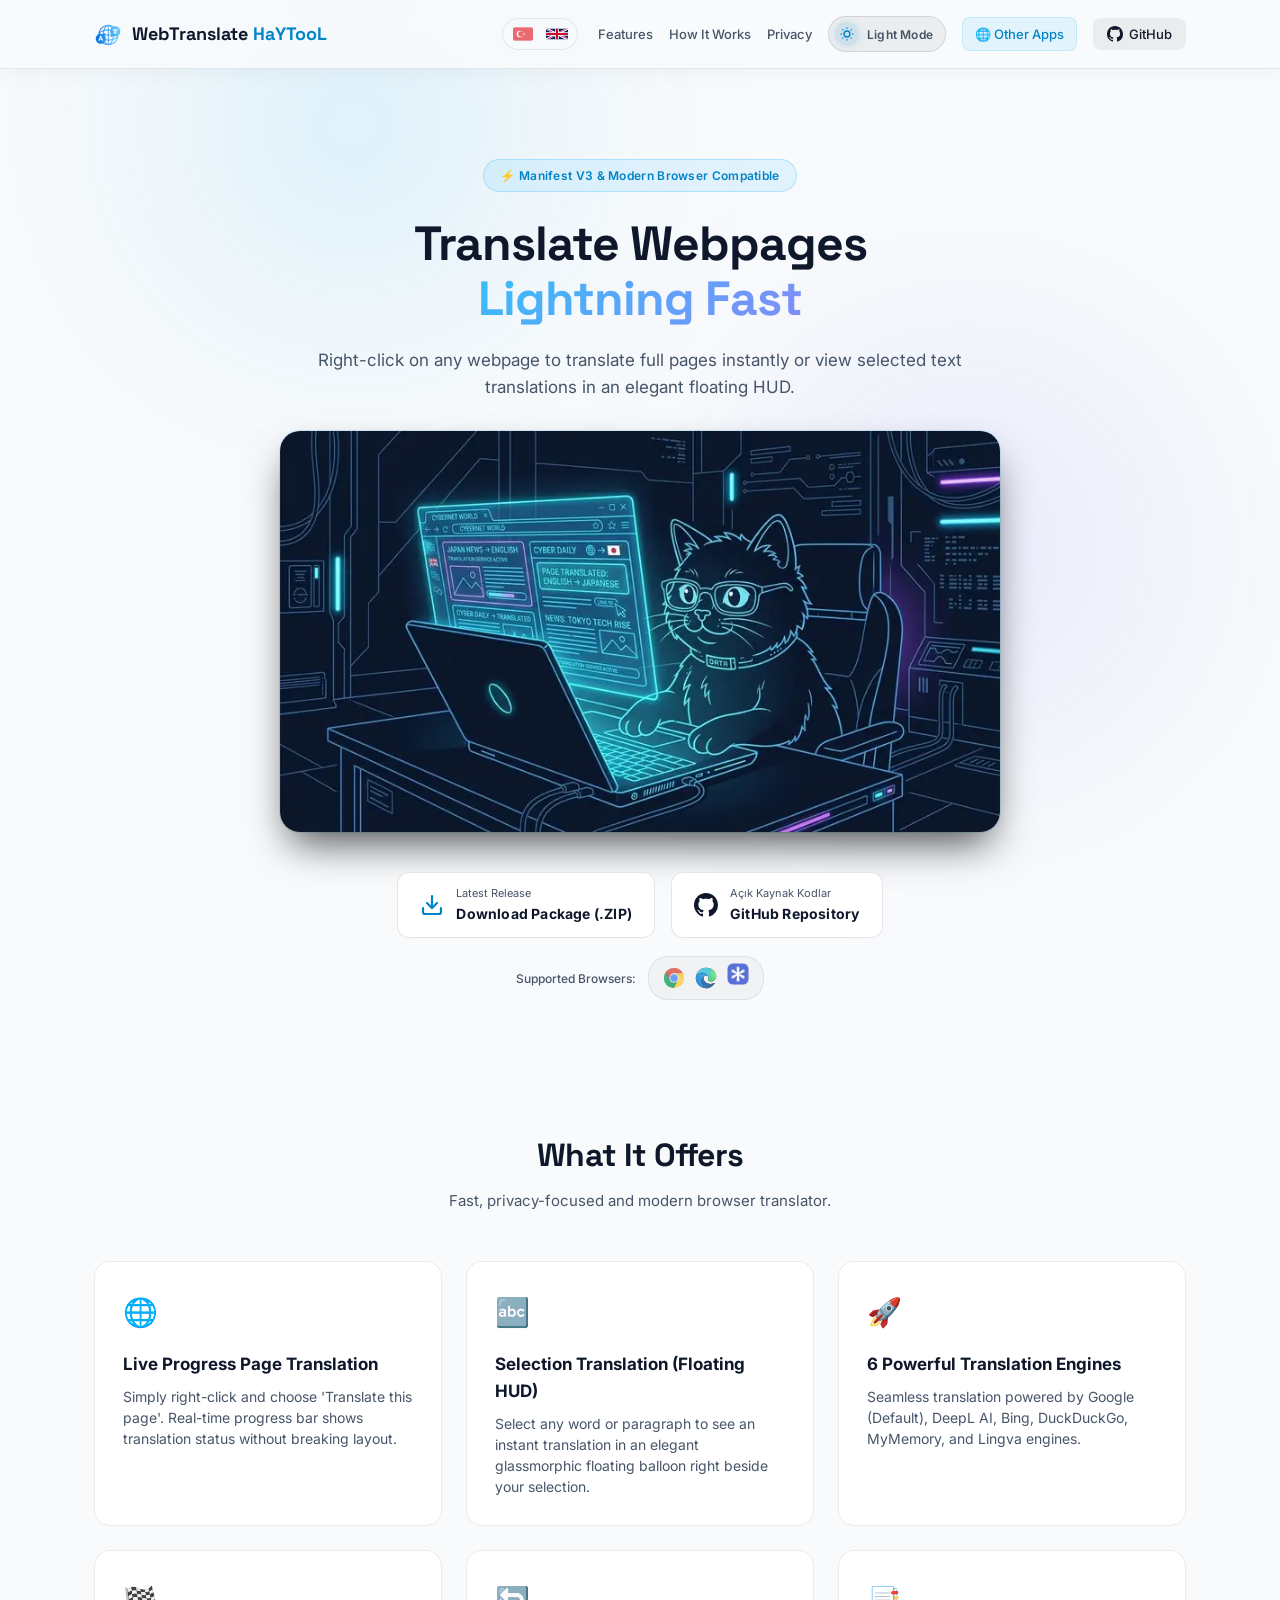
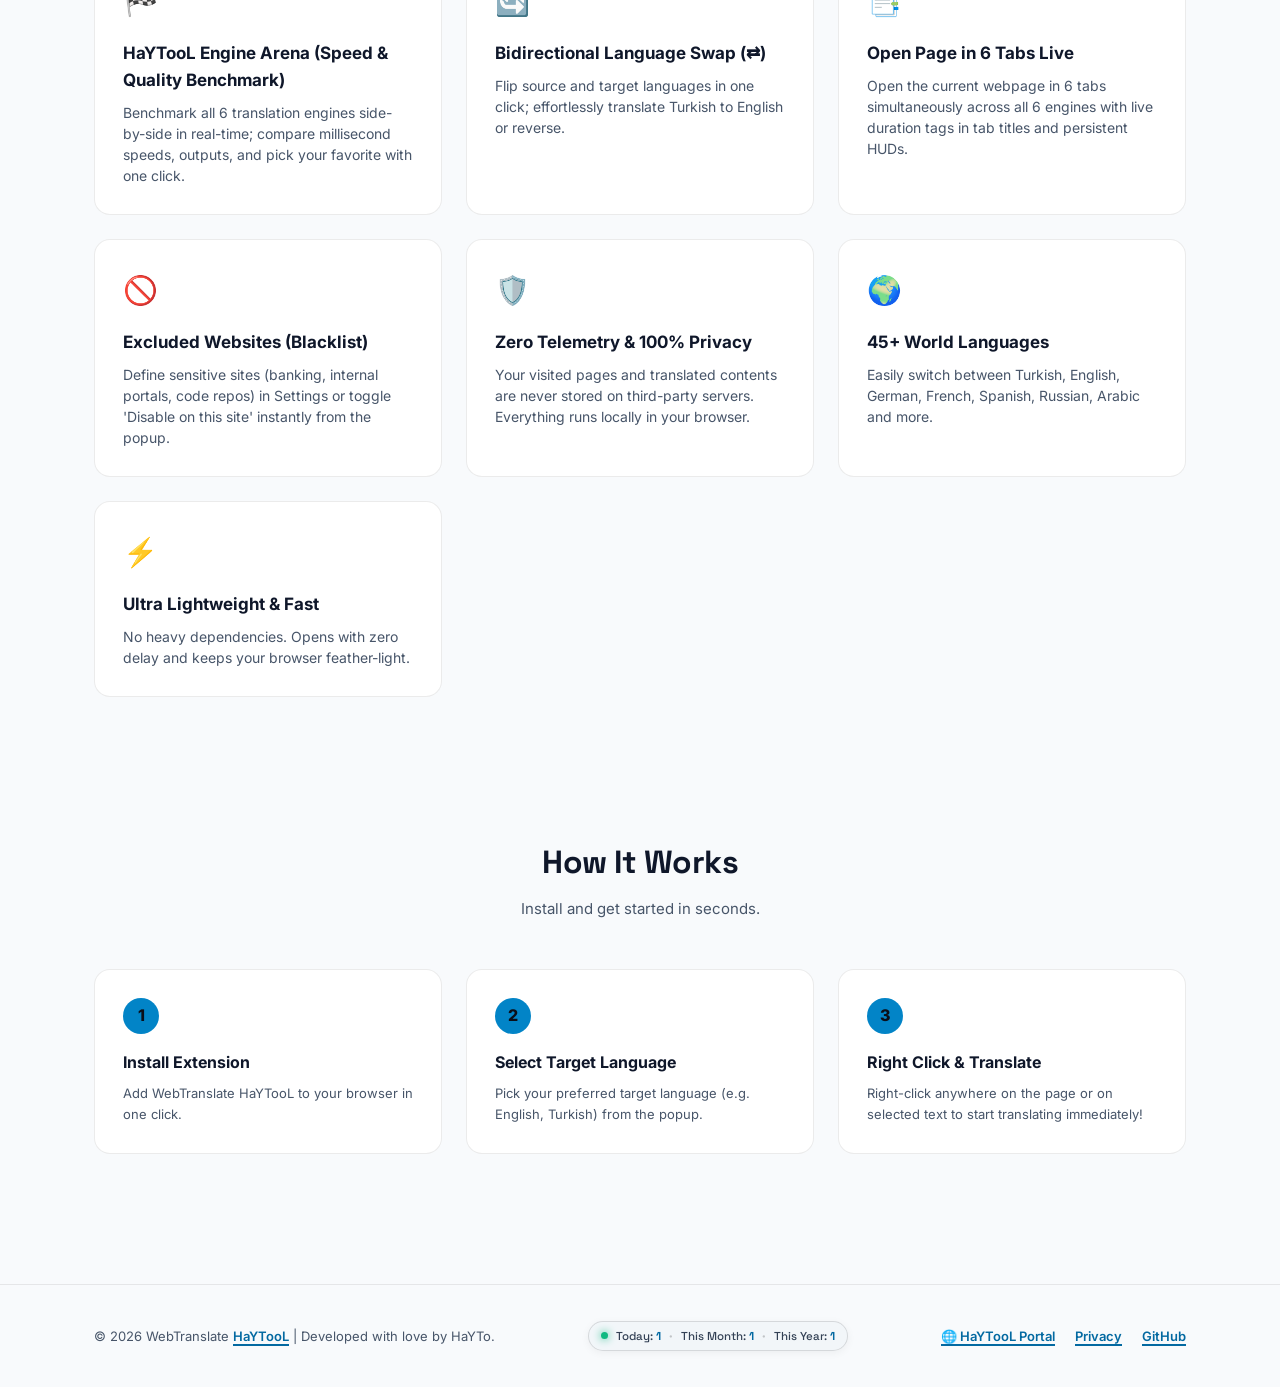
==== index.html @ 19ab4c97 "WebTranslate HaYTooL Website update (2026-10-05 01:56:24)" ====
<!DOCTYPE html>
<html lang="en">
<head>
  <meta charset="UTF-8" />
  <meta name="viewport" content="width=device-width, initial-scale=1.0" />
  <title>WebTranslate HaYTooL | Translate Web Pages & Text at Lightning Speed</title>
  <meta name="description" content="Ultra-lightweight web page and text translator for modern browsers. Translate whole pages seamlessly or selected text instantly with 6 translation engines." />
  <meta name="keywords" content="web translate, web page translator, text translate extension, browser translation extension, chrome translate, deepl extension, google translate addon, helium browser translate" />
  <meta name="author" content="HaYTo" />
  <meta name="publisher" content="HaYTooL" />
  <link rel="canonical" href="https://haytokoraz.github.io/WebTranslate-HaYTooL/" />
  <link rel="sitemap" type="application/xml" title="Sitemap" href="https://haytokoraz.github.io/WebTranslate-HaYTooL/sitemap.xml" />

  <!-- Multi-Language & Regional SEO (Hreflang) -->
  <link rel="alternate" hreflang="tr" href="https://haytokoraz.github.io/WebTranslate-HaYTooL/?lang=tr" />
  <link rel="alternate" hreflang="tr-TR" href="https://haytokoraz.github.io/WebTranslate-HaYTooL/?lang=tr" />
  <link rel="alternate" hreflang="en" href="https://haytokoraz.github.io/WebTranslate-HaYTooL/?lang=en" />
  <link rel="alternate" hreflang="en-US" href="https://haytokoraz.github.io/WebTranslate-HaYTooL/?lang=en" />
  <link rel="alternate" hreflang="en-GB" href="https://haytokoraz.github.io/WebTranslate-HaYTooL/?lang=en" />
  <link rel="alternate" hreflang="x-default" href="https://haytokoraz.github.io/WebTranslate-HaYTooL/" />

  <!-- Open Graph / Facebook -->
  <meta property="og:type" content="website" />
  <meta property="og:site_name" content="WebTranslate HaYTooL" />
  <meta property="og:url" content="https://haytokoraz.github.io/WebTranslate-HaYTooL/" />
  <meta property="og:title" content="WebTranslate HaYTooL | Translate Web Pages at Lightning Speed" />
  <meta property="og:description" content="Ultra-lightweight web page and text translator for modern browsers. Translate whole pages seamlessly or selected text instantly with 6 translation engines." />
  <meta property="og:image" content="https://haytokoraz.github.io/WebTranslate-HaYTooL/icon.png" />
  <meta property="og:image:width" content="512" />
  <meta property="og:image:height" content="512" />
  <meta property="og:image:alt" content="WebTranslate HaYTooL Logo" />
  <meta property="og:locale" content="en_US" />
  <meta property="og:locale:alternate" content="tr_TR" />

  <!-- Twitter Cards -->
  <meta name="twitter:card" content="summary" />
  <meta name="twitter:site" content="@HaYToKoRaZ" />
  <meta name="twitter:creator" content="@HaYToKoRaZ" />
  <meta name="twitter:title" content="WebTranslate HaYTooL | Browser Page & Text Translator" />
  <meta name="twitter:description" content="Ultra-lightweight web page and text translator for modern browsers. Translate whole pages seamlessly or selected text instantly with 6 translation engines." />
  <meta name="twitter:image" content="https://haytokoraz.github.io/WebTranslate-HaYTooL/icon.png" />
  <meta name="twitter:image:alt" content="WebTranslate HaYTooL Logo" />

  <!-- Structured Data / JSON-LD Schema (SoftwareApplication & Organization) -->
  <script type="application/ld+json">
  {
    "@context": "https://schema.org",
    "@graph": [
      {
        "@type": "SoftwareApplication",
        "name": "WebTranslate HaYTooL",
        "operatingSystem": "Windows, macOS, Linux, ChromeOS",
        "applicationCategory": "BrowserExtension",
        "offers": {
          "@type": "Offer",
          "price": "0",
          "priceCurrency": "USD"
        },
        "description": "Web sayfalarını ve seçili metinleri tek tıkla ışık hızında çeviren modern, gizlilik odaklı tarayıcı çevirmeni.",
        "softwareVersion": "3.0.0",
        "author": {
          "@type": "Person",
          "name": "HaYTo",
          "url": "https://github.com/HaYToKoRaZ"
        }
      },
      {
        "@type": "WebSite",
        "url": "https://haytokoraz.github.io/WebTranslate-HaYTooL/",
        "name": "WebTranslate HaYTooL",
        "inLanguage": ["tr", "en"]
      }
    ]
  }
  </script>

  <link rel="icon" type="image/x-icon" href="favicon.ico" />
  <link rel="icon" type="image/png" sizes="32x32" href="favicon.png" />
  <link rel="apple-touch-icon" sizes="180x180" href="apple-touch-icon.png" />
  <link rel="preconnect" href="https://fonts.googleapis.com">
  <link rel="preconnect" href="https://fonts.gstatic.com" crossorigin>
  <link rel="preload" as="style" href="https://fonts.googleapis.com/css2?family=Inter:wght@400;500;600;700;800&family=Space+Grotesk:wght@600;700&display=swap" />
  <link rel="stylesheet" href="https://fonts.googleapis.com/css2?family=Inter:wght@400;500;600;700;800&family=Space+Grotesk:wght@600;700&display=swap" media="print" onload="this.media='all'" />
  <noscript>
    <link rel="stylesheet" href="https://fonts.googleapis.com/css2?family=Inter:wght@400;500;600;700;800&family=Space+Grotesk:wght@600;700&display=swap" />
    <link rel="stylesheet" href="style.css" />
  </noscript>

  <!-- Inlined Critical CSS for 0ms Zero-Latency First Paint -->
  <style>
:root{--bg:#0b0f19;--bg-card:rgba(17,24,39,0.7);--border:rgba(255,255,255,0.08);--text:#f8fafc;--text-muted:#cbd5e1;--link-color:#38bdf8;--stat-lbl-color:#cbd5e1;--accent:#38bdf8;--accent-glow:rgba(56,189,248,0.25);--nav-bg:rgba(11,15,25,0.85)}[data-theme="light"]{--bg:#f8fafc;--bg-card:rgba(255,255,255,0.95);--border:rgba(0,0,0,0.08);--text:#0f172a;--text-muted:#475569;--link-color:#0369a1;--stat-lbl-color:#334155;--accent:#0284c7;--accent-glow:rgba(2,132,199,0.2);--nav-bg:rgba(248,250,252,0.92)}[data-theme="light"] .navbar{background:var(--nav-bg);border-bottom:1px solid rgba(0,0,0,0.08);box-shadow:0 4px 20px rgba(0,0,0,0.04)}[data-theme="light"] .footer-brand-link{color:#0284c7}[data-theme="light"] .logo,[data-theme="light"] .feature-card h3,[data-theme="light"] .step-card h3,[data-theme="light"] .section-title{color:#0f172a}[data-theme="light"] .nav-links a{color:#475569}[data-theme="light"] .nav-links a:hover{color:#0284c7}[data-theme="light"] .store-btn{background:rgba(255,255,255,0.95);border-color:rgba(0,0,0,0.1);color:#0f172a}[data-theme="light"] .store-btn:hover{border-color:#0284c7;box-shadow:0 8px 24px rgba(2,132,199,0.15)}[data-theme="light"] .github-btn{background:rgba(0,0,0,0.06);color:#0f172a !important}[data-theme="light"] .theme-toggle-btn{color:#475569;background:rgba(0,0,0,0.05);border-color:rgba(0,0,0,0.1)}*{box-sizing:border-box;margin:0;padding:0}body{background-color:var(--bg);color:var(--text);font-family:'Inter',-apple-system,BlinkMacSystemFont,Segoe UI,Roboto,sans-serif;line-height:1.6;overflow-x:hidden;position:relative}.container{width:100%;max-width:1140px;margin:0 auto;padding:0 24px}.glow{position:absolute;border-radius:50%;filter:blur(120px);z-index:-1;pointer-events:none}.glow-1{width:450px;height:450px;background:radial-gradient(circle,rgba(14,165,233,0.25),transparent 70%);top:-100px;left:10%}.glow-2{width:500px;height:500px;background:radial-gradient(circle,rgba(99,102,241,0.2),transparent 70%);top:300px;right:5%}.navbar{position:sticky;top:0;z-index:100;background:var(--nav-bg);backdrop-filter:blur(16px);-webkit-backdrop-filter:blur(16px);border-bottom:1px solid var(--border);padding:16px 0;transition:background-color 0.3s ease,border-color 0.3s ease}.nav-content{display:flex;align-items:center;justify-content:space-between}.logo{display:flex;align-items:center;gap:10px;font-family:'Space Grotesk',sans-serif;font-size:18px;font-weight:700;color:#fff;text-decoration:none}.logo-badge{display:flex;align-items:center;justify-content:center}.logo-text span{color:var(--accent)}.nav-right{display:flex;align-items:center;gap:20px}.lang-switcher{display:flex;align-items:center;gap:6px;background:rgba(255,255,255,0.05);padding:4px 6px;border-radius:20px;border:1px solid var(--border)}.lang-btn{background:transparent;border:none;cursor:pointer;padding:4px;border-radius:50%;display:flex;align-items:center;justify-content:center;opacity:0.6;transition:all 0.2s}.lang-btn.active,.lang-btn:hover{opacity:1;transform:scale(1.1)}.flag-svg{width:20px;height:14px;border-radius:2px}.nav-links{display:flex;align-items:center;gap:16px}.nav-links a{color:var(--text-muted);text-decoration:none;font-size:13px;font-weight:500;transition:color 0.2s}.nav-links a:hover{color:#fff}.portal-btn{background:rgba(56,189,248,0.1);color:var(--accent) !important;padding:6px 12px;border-radius:8px;border:1px solid rgba(56,189,248,0.2)}.theme-toggle-pill{display:inline-flex;align-items:center;gap:8px;background:rgba(255,255,255,0.06);border:1px solid var(--border);color:var(--text-muted);padding:5px 12px 5px 6px;border-radius:24px;cursor:pointer;font-family:inherit;font-size:12px;font-weight:600;transition:all 0.25s ease;user-select:none}.theme-toggle-pill:hover{background:rgba(255,255,255,0.12);border-color:rgba(56,189,248,0.4);color:#fff;transform:translateY(-1px)}.theme-icon-wrap{display:flex;align-items:center;justify-content:center;width:24px;height:24px;border-radius:50%;background:rgba(56,189,248,0.15);color:var(--accent);box-shadow:0 0 10px rgba(56,189,248,0.2);transition:all 0.25s ease}.theme-toggle-pill:hover .theme-icon-wrap{transform:rotate(15deg) scale(1.05);background:rgba(56,189,248,0.25)}.theme-label{font-size:12px;letter-spacing:0.2px}[data-theme="light"] .theme-toggle-pill{background:rgba(0,0,0,0.05);border-color:rgba(0,0,0,0.1);color:#475569}[data-theme="light"] .theme-toggle-pill:hover{background:rgba(0,0,0,0.08);border-color:#0284c7;color:#0f172a}[data-theme="light"] .theme-icon-wrap{background:rgba(2,132,199,0.12);color:#0284c7;box-shadow:0 0 8px rgba(2,132,199,0.15)}#sun-icon{display:none}#moon-icon{display:block}[data-theme="light"] #sun-icon{display:block !important}[data-theme="light"] #moon-icon{display:none !important}.github-btn{display:flex;align-items:center;gap:6px;background:rgba(255,255,255,0.08);padding:6px 14px;border-radius:8px;color:#fff !important}.hero{padding:90px 0 60px;text-align:center}.hero-content{display:flex;flex-direction:column;align-items:center}.badge{background:rgba(56,189,248,0.12);color:var(--accent);border:1px solid rgba(56,189,248,0.3);padding:6px 16px;border-radius:20px;font-size:12px;font-weight:600;letter-spacing:0.3px;margin-bottom:24px}.hero-title{font-family:'Space Grotesk',sans-serif;font-size:48px;font-weight:800;line-height:1.15;letter-spacing:-1px;margin-bottom:20px;max-width:800px}.gradient-text{background:linear-gradient(135deg,#38bdf8 0%,#818cf8 100%);-webkit-background-clip:text;-webkit-text-fill-color:transparent}.hero-subtitle{font-size:17px;color:var(--text-muted);max-width:650px;margin-bottom:30px}.cat-showcase-wrap{position:relative;max-width:720px;width:100%;aspect-ratio:800 / 446;margin:0 auto 40px;border-radius:20px;overflow:hidden;box-shadow:0 20px 40px -10px rgba(0,0,0,0.7),0 0 0 1px rgba(56,189,248,0.2);transition:transform 0.3s ease;contain:layout paint}.cat-showcase-wrap:hover{transform:translateY(-4px);box-shadow:0 25px 50px -10px rgba(0,0,0,0.8),0 0 30px rgba(56,189,248,0.3)}.cat-img{width:100%;height:100%;aspect-ratio:800 / 446;display:block;object-fit:cover}.store-buttons{display:flex;flex-wrap:wrap;justify-content:center;gap:16px}.store-btn{display:flex;align-items:center;gap:12px;background:rgba(17,24,39,0.85);border:1px solid rgba(255,255,255,0.12);padding:12px 22px;border-radius:12px;text-decoration:none;color:#fff;transition:all 0.25s ease;backdrop-filter:blur(10px)}.store-btn:hover{transform:translateY(-2px);border-color:var(--accent);box-shadow:0 8px 24px rgba(56,189,248,0.2)}.store-text{display:flex;flex-direction:column;text-align:left}.store-sub{font-size:11px;color:var(--text-muted)}.store-name{font-size:14px;font-weight:700;letter-spacing:0.2px}.supported-browsers-row{display:flex;align-items:center;justify-content:center;gap:12px;margin-top:18px;flex-wrap:wrap}.browsers-label{font-size:12px;color:var(--text-muted);font-weight:500}.browser-badge-list{display:inline-flex;align-items:center;gap:10px;background:rgba(255,255,255,0.04);padding:6px 14px;border-radius:20px;border:1px solid var(--border)}[data-theme="light"] .browser-badge-list{background:rgba(0,0,0,0.03)}.browser-badge-list a{display:inline-flex;align-items:center;justify-content:center;opacity:0.8;transition:all 0.2s ease}.browser-badge-list a:hover{opacity:1;transform:scale(1.15)}.features-section,.how-section{padding:70px 0}.section-title-wrap{text-align:center;margin-bottom:48px}.section-title{font-family:'Space Grotesk',sans-serif;font-size:32px;font-weight:700;letter-spacing:-0.5px;margin-bottom:8px}.section-subtitle{font-size:15px;color:var(--text-muted)}.features-grid{display:grid;grid-template-columns:repeat(auto-fit,minmax(300px,1fr));gap:24px}.feature-card{background:var(--bg-card);backdrop-filter:blur(12px);border:1px solid var(--border);padding:28px;border-radius:16px;transition:all 0.2s}.feature-card:hover{border-color:rgba(56,189,248,0.4);transform:translateY(-3px)}.feature-icon{font-size:28px;margin-bottom:16px}.feature-card h3{font-size:17px;font-weight:700;margin-bottom:8px;color:#fff}.feature-card p{font-size:14px;color:var(--text-muted);line-height:1.5}.steps-grid{display:grid;grid-template-columns:repeat(auto-fit,minmax(280px,1fr));gap:24px}.step-card{background:var(--bg-card);border:1px solid var(--border);padding:28px;border-radius:16px;position:relative}.step-number{width:36px;height:36px;background:var(--accent);color:#0b0f19;font-weight:800;border-radius:50%;display:flex;align-items:center;justify-content:center;margin-bottom:16px}.step-card h3{font-size:16px;font-weight:700;margin-bottom:8px}.step-card p{font-size:13px;color:var(--text-muted)}.footer{border-top:1px solid var(--border);padding:36px 0;margin-top:60px}.footer-content{display:flex;align-items:center;justify-content:space-between;flex-wrap:wrap;gap:16px;font-size:13px;color:var(--text-muted)}.footer-content a{color:var(--link-color);text-decoration:underline;text-underline-offset:3px;text-decoration-thickness:1.5px;font-weight:600;transition:color 0.2s ease,text-decoration-color 0.2s ease}.footer-content a:hover{text-decoration-color:currentColor;opacity:0.85}.footer-brand-link{color:var(--link-color) !important}.footer-links{display:flex;gap:20px}.footer-links a{color:var(--link-color) !important}.retro-stats-pill{display:inline-flex;align-items:center;gap:8px;background:rgba(15,23,42,0.7);border:1px solid rgba(255,255,255,0.1);padding:5px 12px;border-radius:20px;font-family:'Space Grotesk',-apple-system,sans-serif;font-size:11.5px;color:var(--text-muted);box-shadow:0 2px 10px rgba(0,0,0,0.2);transition:all 0.2s ease}[data-theme="light"] .retro-stats-pill{background:rgba(241,245,249,0.9);border-color:rgba(0,0,0,0.12);box-shadow:0 2px 8px rgba(0,0,0,0.05)}.retro-stats-pill:hover{border-color:rgba(56,189,248,0.4);transform:translateY(-1px)}.retro-led-dot{width:7px;height:7px;border-radius:50%;background:#10b981;box-shadow:0 0 8px #10b981;animation:pulseLed 2s infinite ease-in-out}@keyframes pulseLed{0%,100%{opacity:1;transform:scale(1)}50%{opacity:0.4;transform:scale(0.85)}}.stat-lbl{color:var(--stat-lbl-color);font-weight:500}.retro-stat-item strong{color:#38bdf8;font-weight:700;letter-spacing:0.3px}[data-theme="light"] .retro-stat-item strong{color:#0369a1}.stat-sep{color:rgba(255,255,255,0.2);font-size:10px}[data-theme="light"] .stat-sep{color:rgba(0,0,0,0.2)}@media (max-width:768px){.hero-title{font-size:34px}.nav-links{display:none}}button,a,input,select,[role="button"]{outline:none}button:focus-visible,a:focus-visible{outline:2px solid var(--accent) !important;outline-offset:2px !important;box-shadow:0 0 0 4px var(--accent-glow) !important}button,.store-btn,.github-btn,.portal-btn,.theme-toggle-pill,.lang-btn{cursor:pointer;transition:transform 0.2s cubic-bezier(0.16,1,0.3,1),box-shadow 0.2s ease,opacity 0.2s ease,background-color 0.2s ease,border-color 0.2s ease}.store-btn:active,.github-btn:active,.portal-btn:active,.theme-toggle-pill:active{transform:scale(0.98)}@media (prefers-reduced-motion:reduce){*,*::before,*::after{animation-duration:0.01ms !important;animation-iteration-count:1 !important;transition-duration:0.01ms !important;scroll-behavior:auto !important}}
  </style>
</head>
<body>
  <div class="glow glow-1"></div>
  <div class="glow glow-2"></div>

  <!-- Üst Menü / Navbar -->
  <nav class="navbar">
    <div class="container nav-content">
      <div class="logo">
        <span class="logo-badge">
          <picture>
            <source srcset="icon-28.webp 1x, icon-56.webp 2x" type="image/webp">
            <img src="icon.png" alt="Logo" width="28" height="28" style="vertical-align: middle;" />
          </picture>
        </span>
        <span class="logo-text">WebTranslate<span> HaYTooL</span></span>
      </div>

      <div class="nav-right">
        <!-- Dil Değiştirici (TR / EN) -->
        <div class="lang-switcher">
          <button type="button" class="lang-btn active" onclick="setLanguage('tr')" title="Türkçe">
            <svg viewBox="0 0 1200 800" class="flag-svg">
              <rect width="1200" height="800" fill="#E30A17" />
              <circle cx="425" cy="400" r="200" fill="#FFFFFF" />
              <circle cx="475" cy="400" r="160" fill="#E30A17" />
              <polygon fill="#FFFFFF" points="583.33,400 706.87,440.14 659.73,319.86 659.73,480.14 706.87,359.86" />
            </svg>
          </button>
          <button type="button" class="lang-btn" onclick="setLanguage('en')" title="English">
            <svg viewBox="0 0 60 30" class="flag-svg">
              <clipPath id="s1"><path d="M0,0 v30 h60 v-30 z" /></clipPath>
              <clipPath id="t1"><path d="M30,15 h30 v15 z v15 h-30 z h-30 v-15 z v-15 h30 z" /></clipPath>
              <g clip-path="url(#s1)">
                <path d="M0,0 v30 h60 v-30 z" fill="#012169" />
                <path d="M0,0 L60,30 M60,0 L0,30" stroke="#fff" stroke-width="6" />
                <path d="M0,0 L60,30 M60,0 L0,30" clip-path="url(#t1)" stroke="#C8102E" stroke-width="4" />
                <path d="M30,0 v30 M0,15 h60" stroke="#fff" stroke-width="10" />
                <path d="M30,0 v30 M0,15 h60" stroke="#C8102E" stroke-width="6" />
              </g>
            </svg>
          </button>
        </div>

        <div class="nav-links">
          <a href="#features" data-i18n="navFeatures">Özellikler</a>
          <a href="#how" data-i18n="navHow">Nasıl Çalışır?</a>
          <a href="privacy.html" data-i18n="navPrivacy">Gizlilik</a>
          
          <!-- Tema Değiştirici Buton (Koyu / Açık - Açıklayıcı ve Şık) -->
          <button type="button" id="theme-toggle" class="theme-toggle-pill" title="Koyu / Açık Tema Değiştir">
            <span class="theme-icon-wrap">
              <svg id="moon-icon" width="14" height="14" viewBox="0 0 24 24" fill="none" stroke="currentColor" stroke-width="2.5">
                <path d="M21 12.79A9 9 0 1 1 11.21 3 7 7 0 0 0 21 12.79z"></path>
              </svg>
              <svg id="sun-icon" width="14" height="14" viewBox="0 0 24 24" fill="none" stroke="currentColor" stroke-width="2.5" style="display:none;">
                <circle cx="12" cy="12" r="5"></circle>
                <line x1="12" y1="1" x2="12" y2="3"></line>
                <line x1="12" y1="21" x2="12" y2="23"></line>
                <line x1="4.22" y1="4.22" x2="5.64" y2="5.64"></line>
                <line x1="18.36" y1="18.36" x2="19.78" y2="19.78"></line>
                <line x1="1" y1="12" x2="3" y2="12"></line>
                <line x1="21" y1="12" x2="23" y2="12"></line>
                <line x1="4.22" y1="19.78" x2="5.64" y2="18.36"></line>
                <line x1="18.36" y1="5.64" x2="19.78" y2="4.22"></line>
              </svg>
            </span>
            <span id="theme-text" class="theme-label" data-i18n="themeDark">Koyu Tema</span>
          </button>

          <a href="https://haytokoraz.github.io/" target="_blank" rel="nofollow noopener noreferrer" class="portal-btn" data-i18n="navOtherApps" title="HaYTooL Portal">
            🌐 Diğer Uygulamalar
          </a>
          <a href="https://github.com/HaYToKoRaZ/WebTranslate-HaYTooL" target="_blank" rel="nofollow noopener noreferrer" class="github-btn">
            <svg height="16" width="16" viewBox="0 0 16 16" fill="currentColor">
              <path d="M8 0C3.58 0 0 3.58 0 8c0 3.54 2.29 6.53 5.47 7.59.4.07.55-.17.55-.38 0-.19-.01-.82-.01-1.49-2.01.37-2.53-.49-2.69-.94-.09-.23-.48-.94-.82-1.13-.28-.15-.68-.52-.01-.53.63-.01 1.08.58 1.23.82.72 1.21 1.87.87 2.33.66.07-.52.28-.87.51-1.07-1.78-.2-3.64-.89-3.64-3.95 0-.87.31-1.59.82-2.15-.08-.2-.36-1.02.08-2.12 0 0 .67-.21 2.2.82.64-.18 1.32-.27 2-.27.68 0 1.36.09 2 .27 1.53-1.04 2.2-.82 2.2-.82.44 1.1.16 1.92.08 2.12.51.56.82 1.27.82 2.15 0 3.07-1.87 3.75-3.65 3.95.29.25.54.73.54 1.48 0 1.07-.01 1.93-.01 2.2 0 .21.15.46.55.38A8.013 8.013 0 0016 8c0-4.42-3.58-8-8-8z"/>
            </svg>
            GitHub
          </a>
        </div>
      </div>
    </div>
  </nav>

  <!-- Hero Bölümü -->
  <header class="hero">
    <div class="container hero-content">
      <div class="badge" data-i18n="heroBadge">⚡ Manifest V3 & Modern Tarayıcı Uyumlu</div>
      <h1 class="hero-title" data-i18n="heroTitle">
        Web Sayfalarını <br />
        <span class="gradient-text">Işık Hızında</span> Çevirin
      </h1>
      <p class="hero-subtitle" data-i18n="heroSubtitle">
        Tarayıcınızda dilediğiniz sayfada sağ tıklayarak sayfayı tek tıkla çevirin veya seçtiğiniz metinleri zarif bir baloncuk içinde anında görüntüleyin.
      </p>

      <!-- Web Sayfalarını Gezen Akıllı Çizgi-Sanatı Kedi Görsel Vitrini -->
      <div class="cat-showcase-wrap">
        <picture>
          <source type="image/webp" srcset="cat-400.webp 400w, cat.webp 800w" sizes="(max-width: 600px) 364px, 800px">
          <source type="image/jpeg" srcset="cat-400.jpg 400w, cat.jpg 800w" sizes="(max-width: 600px) 364px, 800px">
          <img src="cat.jpg" alt="Web Sitelerini Gezen Çevirmen Kedi - WebTranslate HaYTooL" class="cat-img" width="800" height="446" fetchpriority="high" decoding="async" />
        </picture>
        <div class="cat-glow"></div>
      </div>

      <!-- Tarayıcı Eklenti Butonları (Son Sürüm Releases ve GitHub Bağlantıları) -->
      <div class="store-buttons">
        <a href="https://github.com/HaYToKoRaZ/WebTranslate-HaYTooL/releases/latest" target="_blank" rel="nofollow noopener noreferrer" class="store-btn primary-store-btn" title="GitHub Releases - En Son Sürüm ZIP İndir">
          <svg width="24" height="24" viewBox="0 0 24 24" fill="none" stroke="currentColor" stroke-width="2.2" stroke-linecap="round" stroke-linejoin="round" style="color: var(--accent);">
            <path d="M21 15v4a2 2 0 0 1-2 2H5a2 2 0 0 1-2-2v-4"></path>
            <polyline points="7 10 12 15 17 10"></polyline>
            <line x1="12" y1="15" x2="12" y2="3"></line>
          </svg>
          <div class="store-text">
            <span class="store-sub" data-i18n="storeSubStore">Son Sürüm (Releases)</span>
            <span class="store-name" data-i18n="storeNameStore">Paketi İndir (.ZIP)</span>
          </div>
        </a>

        <a href="https://github.com/HaYToKoRaZ/WebTranslate-HaYTooL" target="_blank" rel="nofollow noopener noreferrer" class="store-btn" title="GitHub Deposu">
          <svg height="24" width="24" viewBox="0 0 16 16" fill="currentColor">
            <path d="M8 0C3.58 0 0 3.58 0 8c0 3.54 2.29 6.53 5.47 7.59.4.07.55-.17.55-.38 0-.19-.01-.82-.01-1.49-2.01.37-2.53-.49-2.69-.94-.09-.23-.48-.94-.82-1.13-.28-.15-.68-.52-.01-.53.63-.01 1.08.58 1.23.82.72 1.21 1.87.87 2.33.66.07-.52.28-.87.51-1.07-1.78-.2-3.64-.89-3.64-3.95 0-.87.31-1.59.82-2.15-.08-.2-.36-1.02.08-2.12 0 0 .67-.21 2.2.82.64-.18 1.32-.27 2-.27.68 0 1.36.09 2 .27 1.53-1.04 2.2-.82 2.2-.82.44 1.1.16 1.92.08 2.12.51.56.82 1.27.82 2.15 0 3.07-1.87 3.75-3.65 3.95.29.25.54.73.54 1.48 0 1.07-.01 1.93-.01 2.2 0 .21.15.46.55.38A8.013 8.013 0 0016 8c0-4.42-3.58-8-8-8z"/>
          </svg>
          <div class="store-text">
            <span class="store-sub">Açık Kaynak Kodlar</span>
            <span class="store-name">GitHub Repository</span>
          </div>
        </a>
      </div>

      <!-- Desteklenen Tarayıcılar Rozet Satırı -->
      <div class="supported-browsers-row">
        <span class="browsers-label" data-i18n="supportedBrowsers">Desteklenen Tarayıcılar:</span>
        <div class="browser-badge-list">
          <a href="https://github.com/HaYToKoRaZ/WebTranslate-HaYTooL/releases/latest" target="_blank" rel="nofollow noopener noreferrer" data-i18n-title="browserChromeTitle" title="Chrome Web Store (Yakında / Releases)">
            <img src="chrome.svg" alt="Chrome" width="22" height="22" />
          </a>
          <a href="https://github.com/HaYToKoRaZ/WebTranslate-HaYTooL/releases/latest" target="_blank" rel="nofollow noopener noreferrer" data-i18n-title="browserEdgeTitle" title="Microsoft Edge Add-ons (Yakında / Releases)">
            <img src="edge.svg" alt="Edge" width="22" height="22" />
          </a>
          <a href="https://github.com/HaYToKoRaZ/WebTranslate-HaYTooL/releases/latest" target="_blank" rel="nofollow noopener noreferrer" data-i18n-title="browserHeliumTitle" title="Helium Browser (Yakında / Releases)">
            <picture>
              <source srcset="helium.webp" type="image/webp">
              <img src="helium.png" alt="Helium" width="22" height="22" loading="lazy" decoding="async" />
            </picture>
          </a>
        </div>
      </div>
    </div>
  </header>

  <!-- Ana İçerik Belirgin İşareti (Semantik Main Landmark) -->
  <main id="main-content">
    <!-- Özellikler Bölümü -->
    <section id="features" class="features-section">
    <div class="container">
      <div class="section-title-wrap">
        <h2 class="section-title" data-i18n="featHeading">Neler Sunuyor?</h2>
        <p class="section-subtitle" data-i18n="featSub">Hızlı, gizlilik odaklı ve modern tarayıcı çevirmeni.</p>
      </div>

      <div class="features-grid">
        <div class="feature-card">
          <div class="feature-icon">🌐</div>
          <h3 data-i18n="feat1Title">Canlı İlerlemeli Sayfa Çevirisi</h3>
          <p data-i18n="feat1Desc">Sağ tıklayıp "Bu Sayfayı Çevir" demeniz yeterli. Canlı yüzde çubuğuyla sayfa düzenini bozmadan anında hedef dilinize çevirir.</p>
        </div>

        <div class="feature-card">
          <div class="feature-icon">🔤</div>
          <h3 data-i18n="feat2Title">Seçili Metin Çevirisi (Floating HUD)</h3>
          <p data-i18n="feat2Desc">Bir kelime veya paragraf seçin; hemen yanında beliren şık cam efektli baloncukta orijinal ve çeviri metnini anında görün.</p>
        </div>

        <div class="feature-card">
          <div class="feature-icon">🚀</div>
          <h3 data-i18n="feat3Title">6 Güçlü Çeviri Motoru</h3>
          <p data-i18n="feat3Desc">Google Translate, DeepL AI, Bing, DuckDuckGo, MyMemory ve Lingva entegrasyonuyla kesintisiz, hızlı ve yüksek kaliteli çeviri sağlar.</p>
        </div>

        <div class="feature-card">
          <div class="feature-icon">🏁</div>
          <h3 data-i18n="feat7Title">HaYTooL Engine Arena (Benchmark)</h3>
          <p data-i18n="feat7Desc">6 çeviri motorunu (Google, DeepL, Bing, DDG, MyMemory, Lingva) aynı anda yarıştırın; milisaniye hızlarını ve çevirilerini canlı karşılaştırın.</p>
        </div>

        <div class="feature-card">
          <div class="feature-icon">🔄</div>
          <h3 data-i18n="feat8Title">Çift Yönlü Dil Değişimi (Swap ⇄)</h3>
          <p data-i18n="feat8Desc">Tek tıkla kaynak ve hedef dilleri yer değiştirin; Türkçe'den İngilizce'ye ya da tersine ışık hızında çeviri yapın.</p>
        </div>

        <div class="feature-card">
          <div class="feature-icon">📑</div>
          <h3 data-i18n="feat9Title">Sayfayı 6 Sekmede Canlı Açma</h3>
          <p data-i18n="feat9Desc">Aktif web sayfasını aynı anda 6 farklı sekmede 6 farklı motorla açıp çevirilerini sekme başlığında ve kalıcı göstergede canlı kıyaslayın.</p>
        </div>

        <div class="feature-card">
          <div class="feature-icon">🚫</div>
          <h3 data-i18n="feat10Title">Hariç Tutulan Siteler (Blacklist)</h3>
          <p data-i18n="feat10Desc">Banka, intranet veya kod sitelerini ayarlardan tek liste halinde hariç tutun veya popup'tan tek tıkla o sitede çeviriyi kapatın.</p>
        </div>

        <div class="feature-card">
          <div class="feature-icon">🛡️</div>
          <h3 data-i18n="feat4Title">Sıfır Telemetri & %100 Gizlilik</h3>
          <p data-i18n="feat4Desc">Ziyaret ettiğiniz siteler veya çevirdiğiniz metinler asla üçüncü taraf sunucularda saklanmaz. Yalnızca tarayıcınızda çalışır.</p>
        </div>

        <div class="feature-card">
          <div class="feature-icon">🌍</div>
          <h3 data-i18n="feat5Title">45+ Dünya Dili Desteği</h3>
          <p data-i18n="feat5Desc">Türkçe, İngilizce, Almanca, Fransızca, İspanyolca, Rusça, Arapça ve daha fazlası arasında tek tıkla geçiş yapın.</p>
        </div>

        <div class="feature-card">
          <div class="feature-icon">⚡</div>
          <h3 data-i18n="feat6Title">Ultra Hafif & Hızlı</h3>
          <p data-i18n="feat6Desc">Ağır kütüphaneler içermez, sıfır gecikmeyle açılır ve tarayıcınızı asla yormaz.</p>
        </div>
      </div>
    </div>
  </section>

  <!-- Nasıl Çalışır -->
  <section id="how" class="how-section">
    <div class="container">
      <div class="section-title-wrap">
        <h2 class="section-title" data-i18n="howHeading">Nasıl Kullanılır?</h2>
        <p class="section-subtitle" data-i18n="howSub">Saniyeler içinde kurun ve kullanmaya başlayın.</p>
      </div>

      <div class="steps-grid">
        <div class="step-card">
          <div class="step-number">1</div>
          <h3 data-i18n="step1Title">Eklentiyi Ekleyin</h3>
          <p data-i18n="step1Desc">WebTranslate HaYTooL'u tarayıcınıza tek tıkla yükleyin.</p>
        </div>
        <div class="step-card">
          <div class="step-number">2</div>
          <h3 data-i18n="step2Title">Hedef Dili Seçin</h3>
          <p data-i18n="step2Desc">Popup menüsünden veya ayarlardan hedef dilinizi (örneğin Türkçe) belirleyin.</p>
        </div>
        <div class="step-card">
          <div class="step-number">3</div>
          <h3 data-i18n="step3Title">Sağ Tıklayın & Çevirin</h3>
          <p data-i18n="step3Desc">Sayfada herhangi bir yere veya seçtiğiniz bir metne sağ tıklayıp çeviriye başlayın!</p>
        </div>
      </div>
    </div>
  </section>
  </main>

  <!-- Footer -->
  <footer class="footer">
    <div class="container footer-content">
      <p data-i18n="footerText">© 2026 WebTranslate <a href="https://github.com/HaYToKoRaZ" target="_blank" rel="nofollow noopener noreferrer" class="footer-brand-link">HaYTooL</a> | HaYTo tarafından sevgiyle geliştirilmiştir.</p>
      
      <!-- Nostaljik Ziyaretçi İstatistik Sayacı -->
      <div class="retro-stats-pill" id="site-visitor-stats" title="Ziyaretçi İstatistikleri">
        <span class="retro-led-dot"></span>
        <span class="retro-stat-item"><span class="stat-lbl" data-i18n="statDaily">Bugün:</span> <strong id="stat-daily-val">1</strong></span>
        <span class="stat-sep">•</span>
        <span class="retro-stat-item"><span class="stat-lbl" data-i18n="statMonthly">Bu Ay:</span> <strong id="stat-monthly-val">1</strong></span>
        <span class="stat-sep">•</span>
        <span class="retro-stat-item"><span class="stat-lbl" data-i18n="statYearly">Bu Yıl:</span> <strong id="stat-yearly-val">1</strong></span>
      </div>

      <div class="footer-links">
        <a href="https://haytokoraz.github.io/" target="_blank" rel="nofollow noopener noreferrer">🌐 HaYTooL Portal</a>
        <a href="privacy.html" data-i18n="navPrivacy">Gizlilik Politikası</a>
        <a href="https://github.com/HaYToKoRaZ/WebTranslate-HaYTooL" target="_blank" rel="nofollow noopener noreferrer">GitHub</a>
      </div>
    </div>
  </footer>

  <script src="main.js" defer></script>
  <script>
  (function() {
    var PULSE_URL = 'https://hayto-telemetry.korazhayto.workers.dev/api/ping';
    var APP_ID = 'web_webtranslate';

    function sendPulse() {
      if (!navigator.onLine) return;
      try {
        var todayStr = new Date().toISOString().slice(0, 10);
        var sid = localStorage.getItem('hayto_site_sid');
        var lastDate = localStorage.getItem('hayto_site_last_date');
        
        var isNew = false;
        if (!sid) {
          sid = 's_' + Math.random().toString(36).substring(2, 15);
          localStorage.setItem('hayto_site_sid', sid);
        }
        if (lastDate !== todayStr) {
          isNew = true;
          localStorage.setItem('hayto_site_last_date', todayStr);
        }

        fetch(PULSE_URL, {
          method: 'POST',
          mode: 'cors',
          headers: { 'Content-Type': 'application/json' },
          body: JSON.stringify({ app: APP_ID, session_id: sid, is_new_session: isNew }),
          keepalive: true
        }).catch(function() {});
      } catch(e) {}
    }

    // Defer ping completely out of the critical rendering path
    if ('requestIdleCallback' in window) {
      window.requestIdleCallback(function() {
        setTimeout(sendPulse, 2500);
      });
    } else {
      window.addEventListener('load', function() {
        setTimeout(sendPulse, 2500);
      });
    }
    setInterval(sendPulse, 3 * 60 * 1000);
  })();
  </script>
</body>
</html>
---- style.css ----
:root {
  --bg: #0b0f19;
  --bg-card: rgba(17, 24, 39, 0.7);
  --border: rgba(255, 255, 255, 0.08);
  --text: #f8fafc;
  --text-muted: #cbd5e1;
  --link-color: #38bdf8;
  --stat-lbl-color: #cbd5e1;
  --accent: #38bdf8;
  --accent-glow: rgba(56, 189, 248, 0.25);
  --nav-bg: rgba(11, 15, 25, 0.85);
}

[data-theme="light"] {
  --bg: #f8fafc;
  --bg-card: rgba(255, 255, 255, 0.95);
  --border: rgba(0, 0, 0, 0.08);
  --text: #0f172a;
  --text-muted: #475569;
  --link-color: #0369a1;
  --stat-lbl-color: #334155;
  --accent: #0284c7;
  --accent-glow: rgba(2, 132, 199, 0.2);
  --nav-bg: rgba(248, 250, 252, 0.92);
}

[data-theme="light"] .navbar {
  background: var(--nav-bg);
  border-bottom: 1px solid rgba(0, 0, 0, 0.08);
  box-shadow: 0 4px 20px rgba(0, 0, 0, 0.04);
}

[data-theme="light"] .footer-brand-link {
  color: #0284c7;
}

[data-theme="light"] .logo,
[data-theme="light"] .feature-card h3,
[data-theme="light"] .step-card h3,
[data-theme="light"] .section-title {
  color: #0f172a;
}

[data-theme="light"] .nav-links a {
  color: #475569;
}

[data-theme="light"] .nav-links a:hover {
  color: #0284c7;
}

[data-theme="light"] .store-btn {
  background: rgba(255, 255, 255, 0.95);
  border-color: rgba(0, 0, 0, 0.1);
  color: #0f172a;
}

[data-theme="light"] .store-btn:hover {
  border-color: #0284c7;
  box-shadow: 0 8px 24px rgba(2, 132, 199, 0.15);
}

[data-theme="light"] .github-btn {
  background: rgba(0, 0, 0, 0.06);
  color: #0f172a !important;
}

[data-theme="light"] .theme-toggle-btn {
  color: #475569;
  background: rgba(0, 0, 0, 0.05);
  border-color: rgba(0, 0, 0, 0.1);
}

* {
  box-sizing: border-box;
  margin: 0;
  padding: 0;
}

body {
  background-color: var(--bg);
  color: var(--text);
  font-family: 'Inter', -apple-system, sans-serif;
  line-height: 1.6;
  overflow-x: hidden;
  position: relative;
}

.container {
  width: 100%;
  max-width: 1140px;
  margin: 0 auto;
  padding: 0 24px;
}

/* Arka Plan Glow Efektleri */
.glow {
  position: absolute;
  border-radius: 50%;
  filter: blur(120px);
  z-index: -1;
  pointer-events: none;
}

.glow-1 {
  width: 450px;
  height: 450px;
  background: radial-gradient(circle, rgba(14, 165, 233, 0.25), transparent 70%);
  top: -100px;
  left: 10%;
}

.glow-2 {
  width: 500px;
  height: 500px;
  background: radial-gradient(circle, rgba(99, 102, 241, 0.2), transparent 70%);
  top: 300px;
  right: 5%;
}

/* Navbar */
.navbar {
  position: sticky;
  top: 0;
  z-index: 100;
  background: var(--nav-bg);
  backdrop-filter: blur(16px);
  -webkit-backdrop-filter: blur(16px);
  border-bottom: 1px solid var(--border);
  padding: 16px 0;
  transition: background-color 0.3s ease, border-color 0.3s ease;
}

.nav-content {
  display: flex;
  align-items: center;
  justify-content: space-between;
}

.logo {
  display: flex;
  align-items: center;
  gap: 10px;
  font-family: 'Space Grotesk', sans-serif;
  font-size: 18px;
  font-weight: 700;
  color: #fff;
  text-decoration: none;
}

.logo-badge {
  display: flex;
  align-items: center;
  justify-content: center;
}

.logo-text span {
  color: var(--accent);
}

.nav-right {
  display: flex;
  align-items: center;
  gap: 20px;
}

.lang-switcher {
  display: flex;
  align-items: center;
  gap: 6px;
  background: rgba(255, 255, 255, 0.05);
  padding: 4px 6px;
  border-radius: 20px;
  border: 1px solid var(--border);
}

.lang-btn {
  background: transparent;
  border: none;
  cursor: pointer;
  padding: 4px;
  border-radius: 50%;
  display: flex;
  align-items: center;
  justify-content: center;
  opacity: 0.6;
  transition: all 0.2s;
}

.lang-btn.active, .lang-btn:hover {
  opacity: 1;
  transform: scale(1.1);
}

.flag-svg {
  width: 20px;
  height: 14px;
  border-radius: 2px;
}

.nav-links {
  display: flex;
  align-items: center;
  gap: 16px;
}

.nav-links a {
  color: var(--text-muted);
  text-decoration: none;
  font-size: 13px;
  font-weight: 500;
  transition: color 0.2s;
}

.nav-links a:hover {
  color: #fff;
}

.portal-btn {
  background: rgba(56, 189, 248, 0.1);
  color: var(--accent) !important;
  padding: 6px 12px;
  border-radius: 8px;
  border: 1px solid rgba(56, 189, 248, 0.2);
}

/* Koyu / Açık Tema Şık Hap Buton */
.theme-toggle-pill {
  display: inline-flex;
  align-items: center;
  gap: 8px;
  background: rgba(255, 255, 255, 0.06);
  border: 1px solid var(--border);
  color: var(--text-muted);
  padding: 5px 12px 5px 6px;
  border-radius: 24px;
  cursor: pointer;
  font-family: inherit;
  font-size: 12px;
  font-weight: 600;
  transition: all 0.25s ease;
  user-select: none;
}

.theme-toggle-pill:hover {
  background: rgba(255, 255, 255, 0.12);
  border-color: rgba(56, 189, 248, 0.4);
  color: #fff;
  transform: translateY(-1px);
}

.theme-icon-wrap {
  display: flex;
  align-items: center;
  justify-content: center;
  width: 24px;
  height: 24px;
  border-radius: 50%;
  background: rgba(56, 189, 248, 0.15);
  color: var(--accent);
  box-shadow: 0 0 10px rgba(56, 189, 248, 0.2);
  transition: all 0.25s ease;
}

.theme-toggle-pill:hover .theme-icon-wrap {
  transform: rotate(15deg) scale(1.05);
  background: rgba(56, 189, 248, 0.25);
}

.theme-label {
  font-size: 12px;
  letter-spacing: 0.2px;
}

[data-theme="light"] .theme-toggle-pill {
  background: rgba(0, 0, 0, 0.05);
  border-color: rgba(0, 0, 0, 0.1);
  color: #475569;
}

[data-theme="light"] .theme-toggle-pill:hover {
  background: rgba(0, 0, 0, 0.08);
  border-color: #0284c7;
  color: #0f172a;
}

[data-theme="light"] .theme-icon-wrap {
  background: rgba(2, 132, 199, 0.12);
  color: #0284c7;
  box-shadow: 0 0 8px rgba(2, 132, 199, 0.15);
}

#sun-icon { display: none; }
#moon-icon { display: block; }
[data-theme="light"] #sun-icon { display: block !important; }
[data-theme="light"] #moon-icon { display: none !important; }


.github-btn {
  display: flex;
  align-items: center;
  gap: 6px;
  background: rgba(255, 255, 255, 0.08);
  padding: 6px 14px;
  border-radius: 8px;
  color: #fff !important;
}

/* Hero Section */
.hero {
  padding: 90px 0 60px;
  text-align: center;
}

.hero-content {
  display: flex;
  flex-direction: column;
  align-items: center;
}

.badge {
  background: rgba(56, 189, 248, 0.12);
  color: var(--accent);
  border: 1px solid rgba(56, 189, 248, 0.3);
  padding: 6px 16px;
  border-radius: 20px;
  font-size: 12px;
  font-weight: 600;
  letter-spacing: 0.3px;
  margin-bottom: 24px;
}

.hero-title {
  font-family: 'Space Grotesk', sans-serif;
  font-size: 48px;
  font-weight: 800;
  line-height: 1.15;
  letter-spacing: -1px;
  margin-bottom: 20px;
  max-width: 800px;
}

.gradient-text {
  background: linear-gradient(135deg, #38bdf8 0%, #818cf8 100%);
  -webkit-background-clip: text;
  -webkit-text-fill-color: transparent;
}

.hero-subtitle {
  font-size: 17px;
  color: var(--text-muted);
  max-width: 650px;
  margin-bottom: 30px;
}

/* Kedi Görsel Vitrini */
.cat-showcase-wrap {
  position: relative;
  max-width: 720px;
  width: 100%;
  aspect-ratio: 800 / 446;
  margin: 0 auto 40px;
  border-radius: 20px;
  overflow: hidden;
  box-shadow: 0 20px 40px -10px rgba(0, 0, 0, 0.7), 0 0 0 1px rgba(56, 189, 248, 0.2);
  transition: transform 0.3s ease;
  contain: layout paint;
}

.cat-showcase-wrap:hover {
  transform: translateY(-4px);
  box-shadow: 0 25px 50px -10px rgba(0, 0, 0, 0.8), 0 0 30px rgba(56, 189, 248, 0.3);
}

.cat-img {
  width: 100%;
  height: 100%;
  aspect-ratio: 800 / 446;
  display: block;
  object-fit: cover;
}

/* Store Buttons */
.store-buttons {
  display: flex;
  flex-wrap: wrap;
  justify-content: center;
  gap: 16px;
}

.store-btn {
  display: flex;
  align-items: center;
  gap: 12px;
  background: rgba(17, 24, 39, 0.85);
  border: 1px solid rgba(255, 255, 255, 0.12);
  padding: 12px 22px;
  border-radius: 12px;
  text-decoration: none;
  color: #fff;
  transition: all 0.25s ease;
  backdrop-filter: blur(10px);
}

.store-btn:hover {
  transform: translateY(-2px);
  border-color: var(--accent);
  box-shadow: 0 8px 24px rgba(56, 189, 248, 0.2);
}

.store-text {
  display: flex;
  flex-direction: column;
  text-align: left;
}

.store-sub {
  font-size: 11px;
  color: var(--text-muted);
}

.store-name {
  font-size: 14px;
  font-weight: 700;
  letter-spacing: 0.2px;
}

/* Desteklenen Tarayıcılar Satırı */
.supported-browsers-row {
  display: flex;
  align-items: center;
  justify-content: center;
  gap: 12px;
  margin-top: 18px;
  flex-wrap: wrap;
}

.browsers-label {
  font-size: 12px;
  color: var(--text-muted);
  font-weight: 500;
}

.browser-badge-list {
  display: inline-flex;
  align-items: center;
  gap: 10px;
  background: rgba(255, 255, 255, 0.04);
  padding: 6px 14px;
  border-radius: 20px;
  border: 1px solid var(--border);
}

[data-theme="light"] .browser-badge-list {
  background: rgba(0, 0, 0, 0.03);
}

.browser-badge-list a {
  display: inline-flex;
  align-items: center;
  justify-content: center;
  opacity: 0.8;
  transition: all 0.2s ease;
}

.browser-badge-list a:hover {
  opacity: 1;
  transform: scale(1.15);
}

/* Features */
.features-section, .how-section {
  padding: 70px 0;
}

.section-title-wrap {
  text-align: center;
  margin-bottom: 48px;
}

.section-title {
  font-family: 'Space Grotesk', sans-serif;
  font-size: 32px;
  font-weight: 700;
  letter-spacing: -0.5px;
  margin-bottom: 8px;
}

.section-subtitle {
  font-size: 15px;
  color: var(--text-muted);
}

.features-grid {
  display: grid;
  grid-template-columns: repeat(auto-fit, minmax(300px, 1fr));
  gap: 24px;
}

.feature-card {
  background: var(--bg-card);
  backdrop-filter: blur(12px);
  border: 1px solid var(--border);
  padding: 28px;
  border-radius: 16px;
  transition: all 0.2s;
}

.feature-card:hover {
  border-color: rgba(56, 189, 248, 0.4);
  transform: translateY(-3px);
}

.feature-icon {
  font-size: 28px;
  margin-bottom: 16px;
}

.feature-card h3 {
  font-size: 17px;
  font-weight: 700;
  margin-bottom: 8px;
  color: #fff;
}

.feature-card p {
  font-size: 14px;
  color: var(--text-muted);
  line-height: 1.5;
}

/* Steps */
.steps-grid {
  display: grid;
  grid-template-columns: repeat(auto-fit, minmax(280px, 1fr));
  gap: 24px;
}

.step-card {
  background: var(--bg-card);
  border: 1px solid var(--border);
  padding: 28px;
  border-radius: 16px;
  position: relative;
}

.step-number {
  width: 36px;
  height: 36px;
  background: var(--accent);
  color: #0b0f19;
  font-weight: 800;
  border-radius: 50%;
  display: flex;
  align-items: center;
  justify-content: center;
  margin-bottom: 16px;
}

.step-card h3 {
  font-size: 16px;
  font-weight: 700;
  margin-bottom: 8px;
}

.step-card p {
  font-size: 13px;
  color: var(--text-muted);
}

/* Footer */
.footer {
  border-top: 1px solid var(--border);
  padding: 36px 0;
  margin-top: 60px;
}

.footer-content {
  display: flex;
  align-items: center;
  justify-content: space-between;
  flex-wrap: wrap;
  gap: 16px;
  font-size: 13px;
  color: var(--text-muted);
}

.footer-content a {
  color: var(--link-color);
  text-decoration: underline;
  text-underline-offset: 3px;
  text-decoration-thickness: 1.5px;
  font-weight: 600;
  transition: color 0.2s ease, text-decoration-color 0.2s ease;
}

.footer-content a:hover {
  text-decoration-color: currentColor;
  opacity: 0.85;
}

.footer-brand-link {
  color: var(--link-color) !important;
}

.footer-links {
  display: flex;
  gap: 20px;
}

.footer-links a {
  color: var(--link-color) !important;
}

/* Nostaljik Sayaç Hapı (Retro Stats Pill) */
.retro-stats-pill {
  display: inline-flex;
  align-items: center;
  gap: 8px;
  background: rgba(15, 23, 42, 0.7);
  border: 1px solid rgba(255, 255, 255, 0.1);
  padding: 5px 12px;
  border-radius: 20px;
  font-family: 'Space Grotesk', -apple-system, sans-serif;
  font-size: 11.5px;
  color: var(--text-muted);
  box-shadow: 0 2px 10px rgba(0, 0, 0, 0.2);
  transition: all 0.2s ease;
}

[data-theme="light"] .retro-stats-pill {
  background: rgba(241, 245, 249, 0.9);
  border-color: rgba(0, 0, 0, 0.12);
  box-shadow: 0 2px 8px rgba(0, 0, 0, 0.05);
}

.retro-stats-pill:hover {
  border-color: rgba(56, 189, 248, 0.4);
  transform: translateY(-1px);
}

.retro-led-dot {
  width: 7px;
  height: 7px;
  border-radius: 50%;
  background: #10b981;
  box-shadow: 0 0 8px #10b981;
  animation: pulseLed 2s infinite ease-in-out;
}

@keyframes pulseLed {
  0%, 100% { opacity: 1; transform: scale(1); }
  50% { opacity: 0.4; transform: scale(0.85); }
}

.stat-lbl {
  color: var(--stat-lbl-color);
  font-weight: 500;
}

.retro-stat-item strong {
  color: #38bdf8;
  font-weight: 700;
  letter-spacing: 0.3px;
}

[data-theme="light"] .retro-stat-item strong {
  color: #0369a1;
}

.stat-sep {
  color: rgba(255, 255, 255, 0.2);
  font-size: 10px;
}

[data-theme="light"] .stat-sep {
  color: rgba(0, 0, 0, 0.2);
}

@media (max-width: 768px) {
  .hero-title {
    font-size: 34px;
  }
  .nav-links {
    display: none;
  }
}

/* UI/UX Pro Max & SEO Core Web Vitals (a11y & Interactions) */
button,
a,
input,
select,
[role="button"] {
  outline: none;
}

button:focus-visible,
a:focus-visible {
  outline: 2px solid var(--accent) !important;
  outline-offset: 2px !important;
  box-shadow: 0 0 0 4px var(--accent-glow) !important;
}

button,
.store-btn,
.github-btn,
.portal-btn,
.theme-toggle-pill,
.lang-btn {
  cursor: pointer;
  transition: transform 0.2s cubic-bezier(0.16, 1, 0.3, 1), box-shadow 0.2s ease, opacity 0.2s ease, background-color 0.2s ease, border-color 0.2s ease;
}

.store-btn:active,
.github-btn:active,
.portal-btn:active,
.theme-toggle-pill:active {
  transform: scale(0.98);
}

@media (prefers-reduced-motion: reduce) {
  *,
  *::before,
  *::after {
    animation-duration: 0.01ms !important;
    animation-iteration-count: 1 !important;
    transition-duration: 0.01ms !important;
    scroll-behavior: auto !important;
  }
}
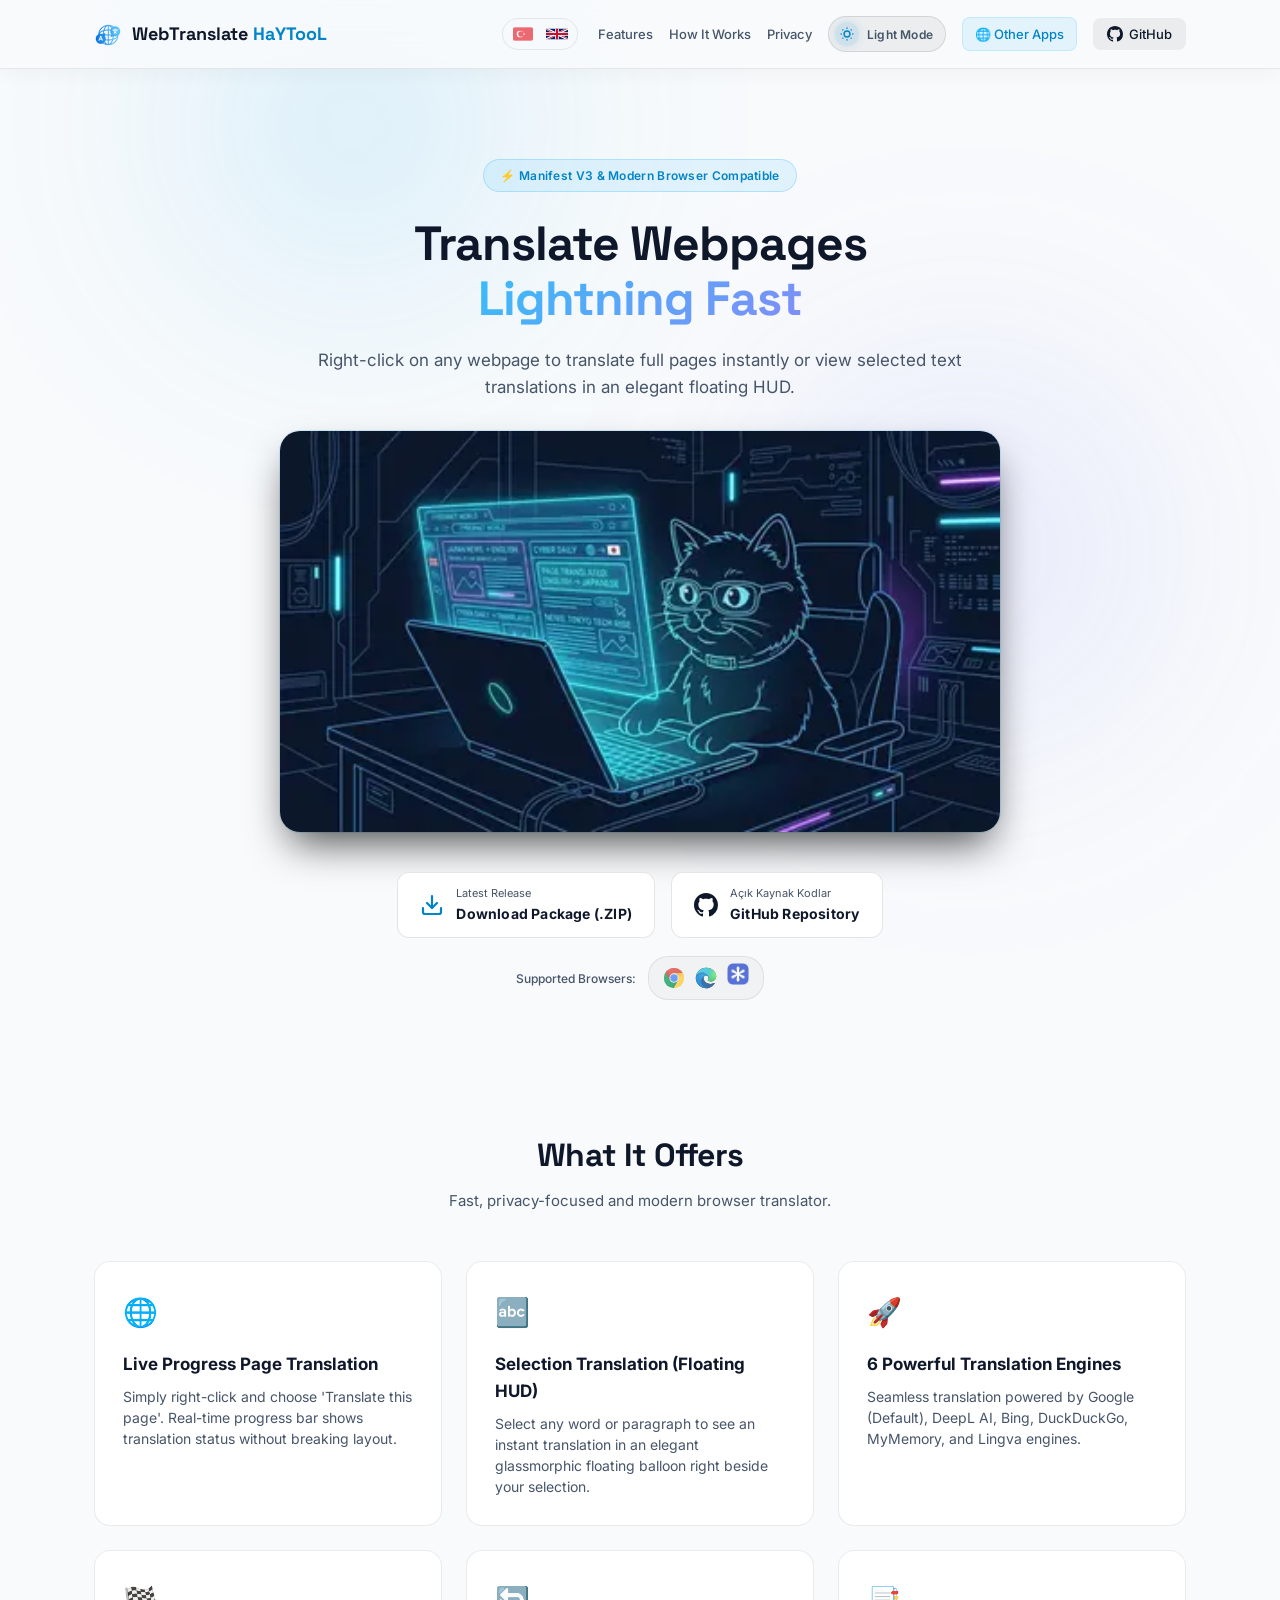
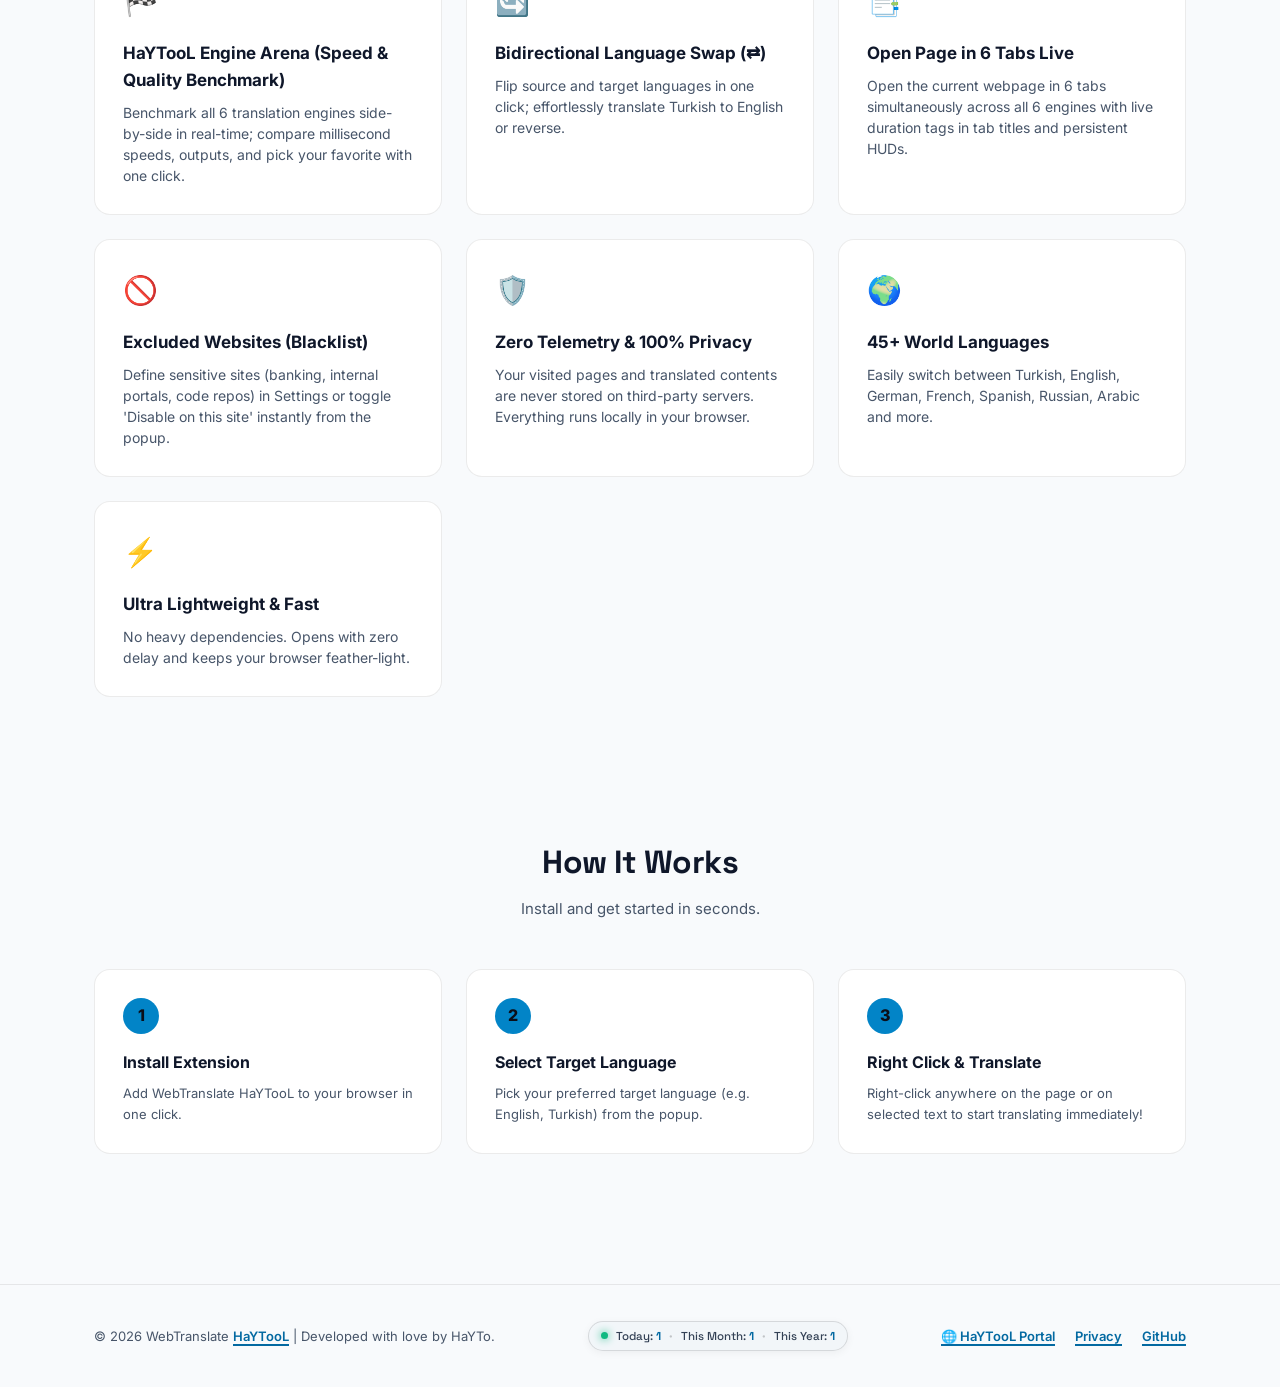
==== commit 7d626642: "WebTranslate HaYTooL Website update (2026-10-05 01:57:47)" ====
--- a/index.html
+++ b/index.html
@@ -189,9 +189,11 @@
       <!-- Web Sayfalarını Gezen Akıllı Çizgi-Sanatı Kedi Görsel Vitrini -->
       <div class="cat-showcase-wrap">
         <picture>
-          <source type="image/webp" srcset="cat-400.webp 400w, cat.webp 800w" sizes="(max-width: 600px) 364px, 800px">
-          <source type="image/jpeg" srcset="cat-400.jpg 400w, cat.jpg 800w" sizes="(max-width: 600px) 364px, 800px">
-          <img src="cat.jpg" alt="Web Sitelerini Gezen Çevirmen Kedi - WebTranslate HaYTooL" class="cat-img" width="800" height="446" fetchpriority="high" decoding="async" />
+          <source type="image/webp" media="(max-width: 480px)" srcset="cat-400.webp">
+          <source type="image/webp" media="(max-width: 768px)" srcset="cat-600.webp">
+          <source type="image/webp" srcset="cat.webp">
+          <source type="image/jpeg" media="(max-width: 480px)" srcset="cat-400.jpg">
+          <img src="cat-400.webp" srcset="cat-400.webp 400w, cat-600.webp 600w, cat.webp 800w" sizes="(max-width: 480px) 364px, (max-width: 768px) 600px, 800px" alt="Web Sitelerini Gezen Çevirmen Kedi - WebTranslate HaYTooL" class="cat-img" width="800" height="446" fetchpriority="high" decoding="async" />
         </picture>
         <div class="cat-glow"></div>
       </div>
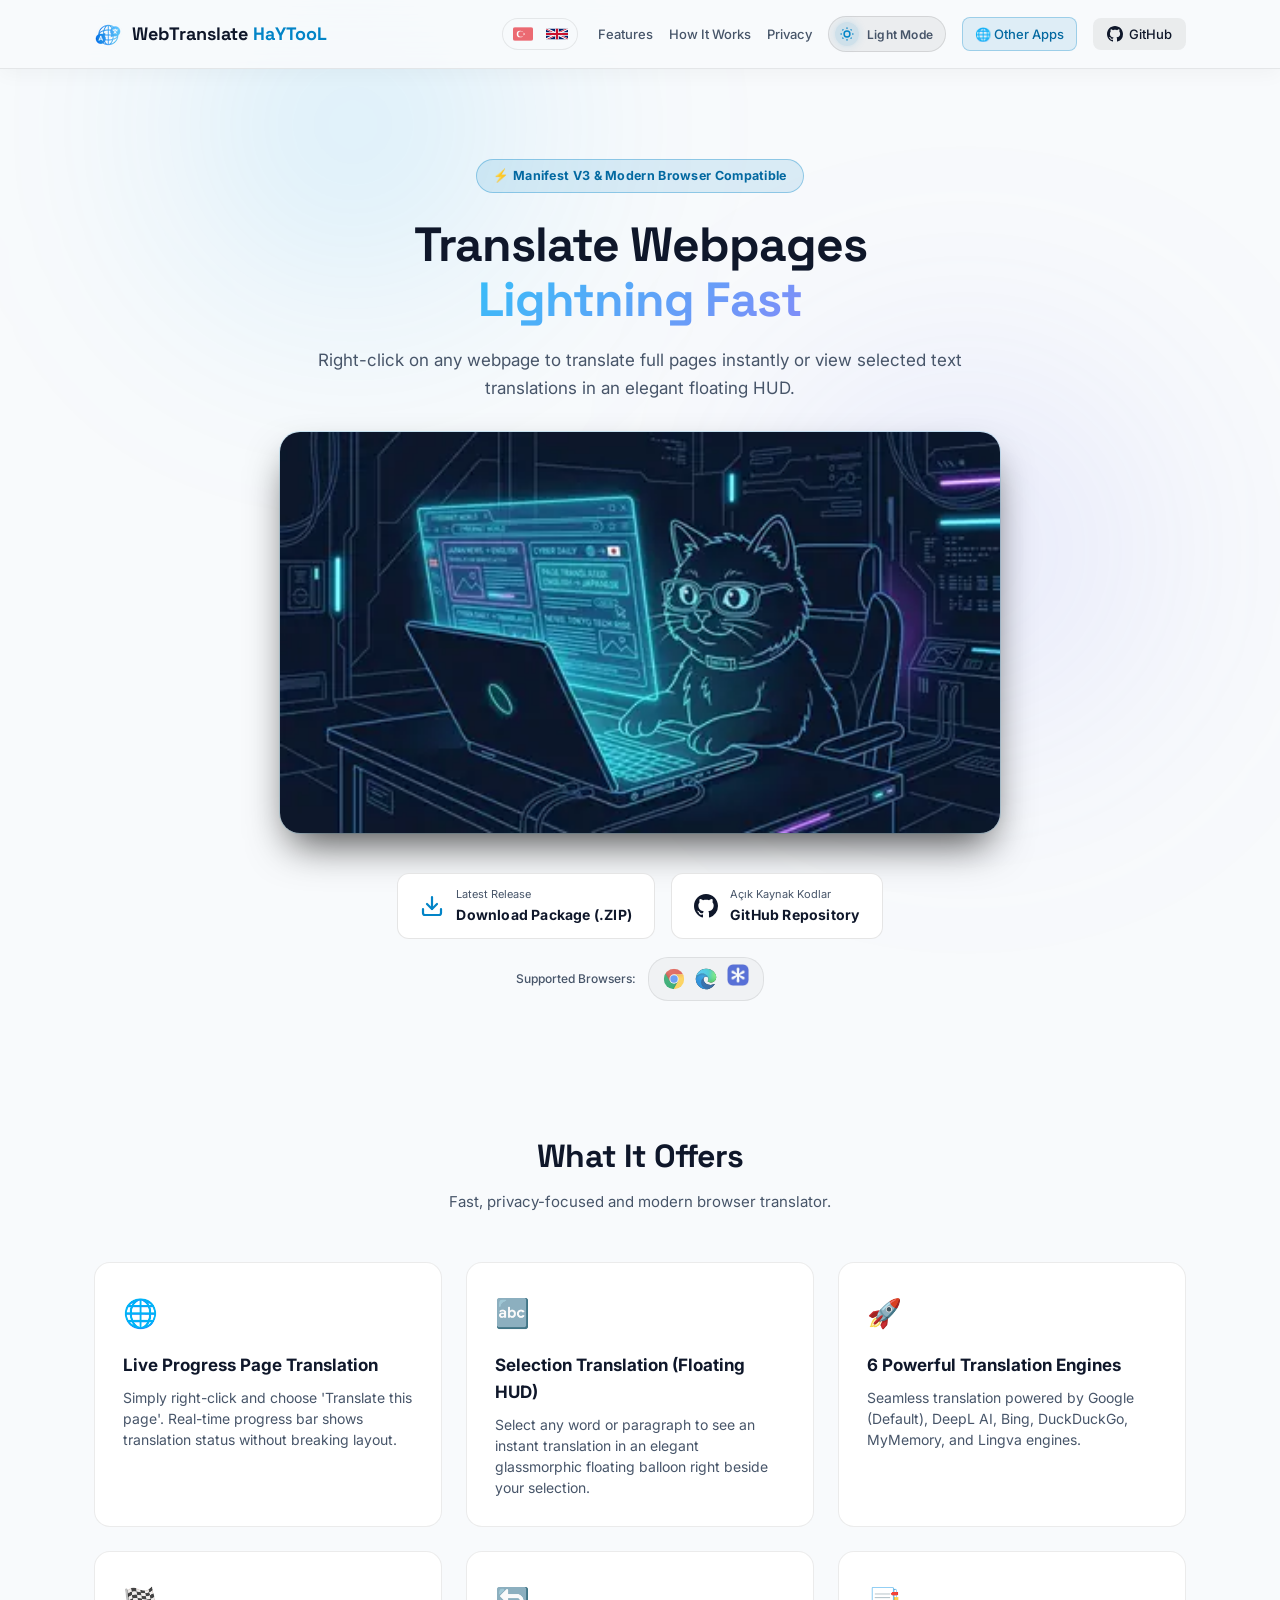
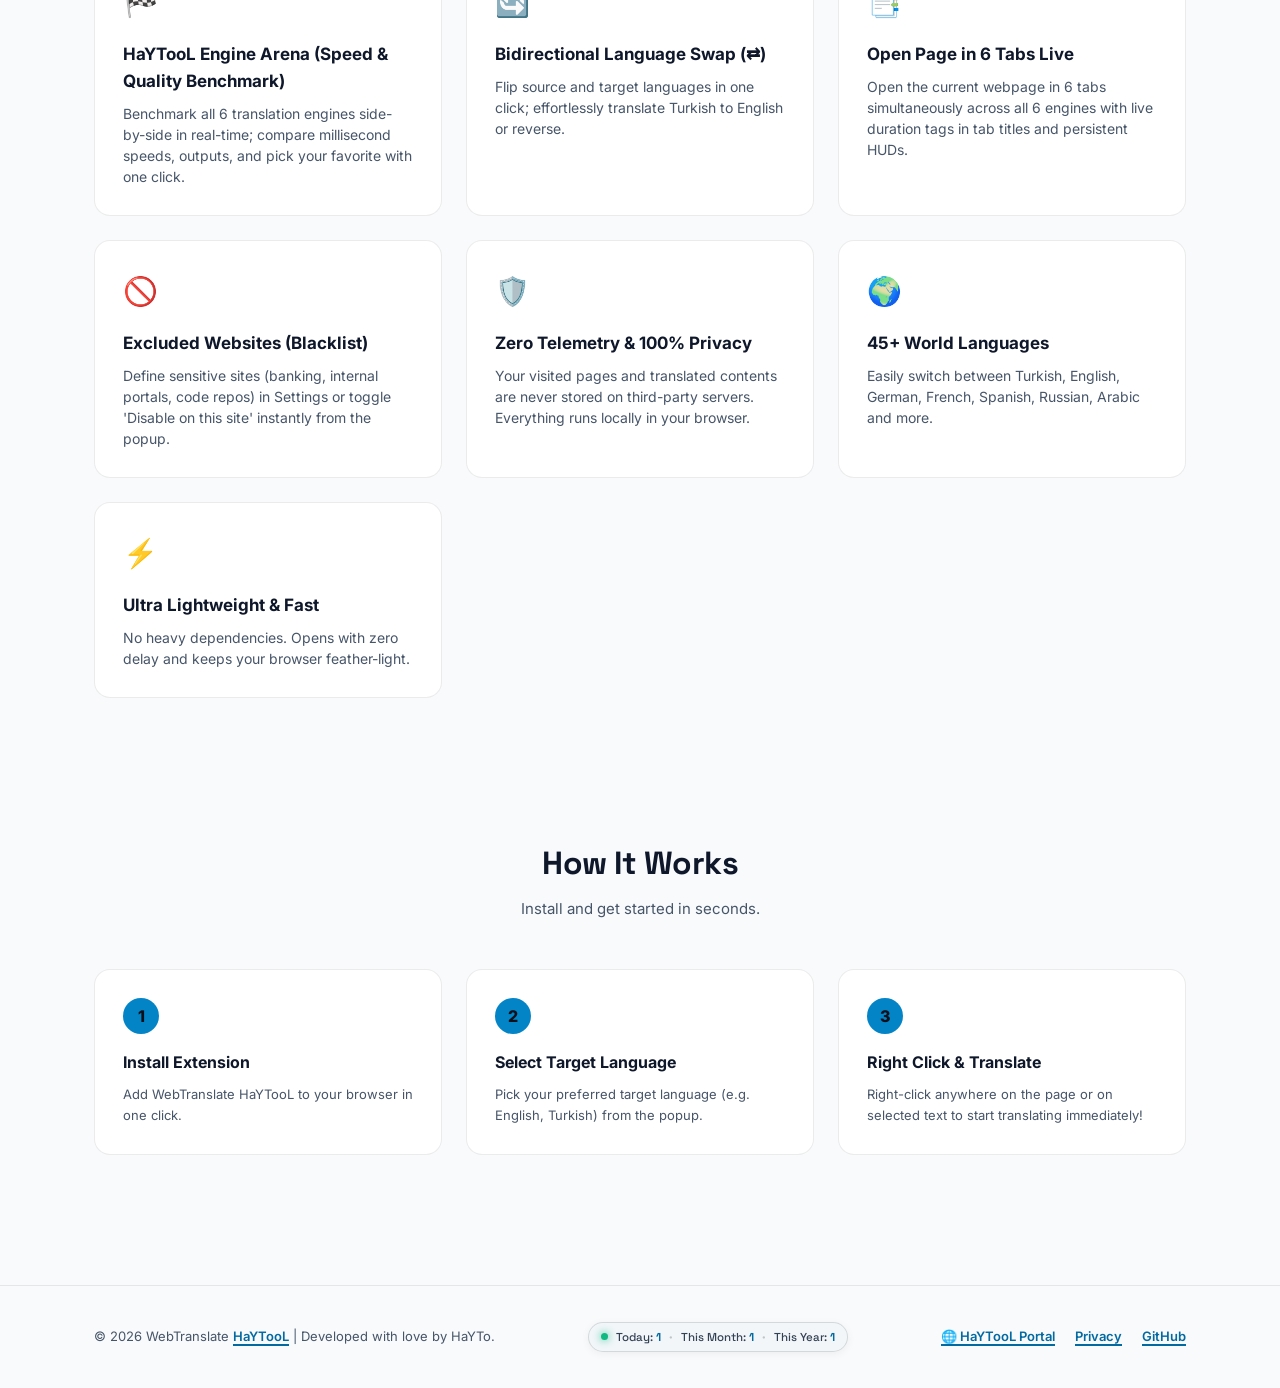
==== commit cd3b7497: "WebTranslate HaYTooL Website update (2026-10-05 01:59:04)" ====
--- a/index.html
+++ b/index.html
@@ -88,7 +88,7 @@
 
   <!-- Inlined Critical CSS for 0ms Zero-Latency First Paint -->
   <style>
-:root{--bg:#0b0f19;--bg-card:rgba(17,24,39,0.7);--border:rgba(255,255,255,0.08);--text:#f8fafc;--text-muted:#cbd5e1;--link-color:#38bdf8;--stat-lbl-color:#cbd5e1;--accent:#38bdf8;--accent-glow:rgba(56,189,248,0.25);--nav-bg:rgba(11,15,25,0.85)}[data-theme="light"]{--bg:#f8fafc;--bg-card:rgba(255,255,255,0.95);--border:rgba(0,0,0,0.08);--text:#0f172a;--text-muted:#475569;--link-color:#0369a1;--stat-lbl-color:#334155;--accent:#0284c7;--accent-glow:rgba(2,132,199,0.2);--nav-bg:rgba(248,250,252,0.92)}[data-theme="light"] .navbar{background:var(--nav-bg);border-bottom:1px solid rgba(0,0,0,0.08);box-shadow:0 4px 20px rgba(0,0,0,0.04)}[data-theme="light"] .footer-brand-link{color:#0284c7}[data-theme="light"] .logo,[data-theme="light"] .feature-card h3,[data-theme="light"] .step-card h3,[data-theme="light"] .section-title{color:#0f172a}[data-theme="light"] .nav-links a{color:#475569}[data-theme="light"] .nav-links a:hover{color:#0284c7}[data-theme="light"] .store-btn{background:rgba(255,255,255,0.95);border-color:rgba(0,0,0,0.1);color:#0f172a}[data-theme="light"] .store-btn:hover{border-color:#0284c7;box-shadow:0 8px 24px rgba(2,132,199,0.15)}[data-theme="light"] .github-btn{background:rgba(0,0,0,0.06);color:#0f172a !important}[data-theme="light"] .theme-toggle-btn{color:#475569;background:rgba(0,0,0,0.05);border-color:rgba(0,0,0,0.1)}*{box-sizing:border-box;margin:0;padding:0}body{background-color:var(--bg);color:var(--text);font-family:'Inter',-apple-system,BlinkMacSystemFont,Segoe UI,Roboto,sans-serif;line-height:1.6;overflow-x:hidden;position:relative}.container{width:100%;max-width:1140px;margin:0 auto;padding:0 24px}.glow{position:absolute;border-radius:50%;filter:blur(120px);z-index:-1;pointer-events:none}.glow-1{width:450px;height:450px;background:radial-gradient(circle,rgba(14,165,233,0.25),transparent 70%);top:-100px;left:10%}.glow-2{width:500px;height:500px;background:radial-gradient(circle,rgba(99,102,241,0.2),transparent 70%);top:300px;right:5%}.navbar{position:sticky;top:0;z-index:100;background:var(--nav-bg);backdrop-filter:blur(16px);-webkit-backdrop-filter:blur(16px);border-bottom:1px solid var(--border);padding:16px 0;transition:background-color 0.3s ease,border-color 0.3s ease}.nav-content{display:flex;align-items:center;justify-content:space-between}.logo{display:flex;align-items:center;gap:10px;font-family:'Space Grotesk',sans-serif;font-size:18px;font-weight:700;color:#fff;text-decoration:none}.logo-badge{display:flex;align-items:center;justify-content:center}.logo-text span{color:var(--accent)}.nav-right{display:flex;align-items:center;gap:20px}.lang-switcher{display:flex;align-items:center;gap:6px;background:rgba(255,255,255,0.05);padding:4px 6px;border-radius:20px;border:1px solid var(--border)}.lang-btn{background:transparent;border:none;cursor:pointer;padding:4px;border-radius:50%;display:flex;align-items:center;justify-content:center;opacity:0.6;transition:all 0.2s}.lang-btn.active,.lang-btn:hover{opacity:1;transform:scale(1.1)}.flag-svg{width:20px;height:14px;border-radius:2px}.nav-links{display:flex;align-items:center;gap:16px}.nav-links a{color:var(--text-muted);text-decoration:none;font-size:13px;font-weight:500;transition:color 0.2s}.nav-links a:hover{color:#fff}.portal-btn{background:rgba(56,189,248,0.1);color:var(--accent) !important;padding:6px 12px;border-radius:8px;border:1px solid rgba(56,189,248,0.2)}.theme-toggle-pill{display:inline-flex;align-items:center;gap:8px;background:rgba(255,255,255,0.06);border:1px solid var(--border);color:var(--text-muted);padding:5px 12px 5px 6px;border-radius:24px;cursor:pointer;font-family:inherit;font-size:12px;font-weight:600;transition:all 0.25s ease;user-select:none}.theme-toggle-pill:hover{background:rgba(255,255,255,0.12);border-color:rgba(56,189,248,0.4);color:#fff;transform:translateY(-1px)}.theme-icon-wrap{display:flex;align-items:center;justify-content:center;width:24px;height:24px;border-radius:50%;background:rgba(56,189,248,0.15);color:var(--accent);box-shadow:0 0 10px rgba(56,189,248,0.2);transition:all 0.25s ease}.theme-toggle-pill:hover .theme-icon-wrap{transform:rotate(15deg) scale(1.05);background:rgba(56,189,248,0.25)}.theme-label{font-size:12px;letter-spacing:0.2px}[data-theme="light"] .theme-toggle-pill{background:rgba(0,0,0,0.05);border-color:rgba(0,0,0,0.1);color:#475569}[data-theme="light"] .theme-toggle-pill:hover{background:rgba(0,0,0,0.08);border-color:#0284c7;color:#0f172a}[data-theme="light"] .theme-icon-wrap{background:rgba(2,132,199,0.12);color:#0284c7;box-shadow:0 0 8px rgba(2,132,199,0.15)}#sun-icon{display:none}#moon-icon{display:block}[data-theme="light"] #sun-icon{display:block !important}[data-theme="light"] #moon-icon{display:none !important}.github-btn{display:flex;align-items:center;gap:6px;background:rgba(255,255,255,0.08);padding:6px 14px;border-radius:8px;color:#fff !important}.hero{padding:90px 0 60px;text-align:center}.hero-content{display:flex;flex-direction:column;align-items:center}.badge{background:rgba(56,189,248,0.12);color:var(--accent);border:1px solid rgba(56,189,248,0.3);padding:6px 16px;border-radius:20px;font-size:12px;font-weight:600;letter-spacing:0.3px;margin-bottom:24px}.hero-title{font-family:'Space Grotesk',sans-serif;font-size:48px;font-weight:800;line-height:1.15;letter-spacing:-1px;margin-bottom:20px;max-width:800px}.gradient-text{background:linear-gradient(135deg,#38bdf8 0%,#818cf8 100%);-webkit-background-clip:text;-webkit-text-fill-color:transparent}.hero-subtitle{font-size:17px;color:var(--text-muted);max-width:650px;margin-bottom:30px}.cat-showcase-wrap{position:relative;max-width:720px;width:100%;aspect-ratio:800 / 446;margin:0 auto 40px;border-radius:20px;overflow:hidden;box-shadow:0 20px 40px -10px rgba(0,0,0,0.7),0 0 0 1px rgba(56,189,248,0.2);transition:transform 0.3s ease;contain:layout paint}.cat-showcase-wrap:hover{transform:translateY(-4px);box-shadow:0 25px 50px -10px rgba(0,0,0,0.8),0 0 30px rgba(56,189,248,0.3)}.cat-img{width:100%;height:100%;aspect-ratio:800 / 446;display:block;object-fit:cover}.store-buttons{display:flex;flex-wrap:wrap;justify-content:center;gap:16px}.store-btn{display:flex;align-items:center;gap:12px;background:rgba(17,24,39,0.85);border:1px solid rgba(255,255,255,0.12);padding:12px 22px;border-radius:12px;text-decoration:none;color:#fff;transition:all 0.25s ease;backdrop-filter:blur(10px)}.store-btn:hover{transform:translateY(-2px);border-color:var(--accent);box-shadow:0 8px 24px rgba(56,189,248,0.2)}.store-text{display:flex;flex-direction:column;text-align:left}.store-sub{font-size:11px;color:var(--text-muted)}.store-name{font-size:14px;font-weight:700;letter-spacing:0.2px}.supported-browsers-row{display:flex;align-items:center;justify-content:center;gap:12px;margin-top:18px;flex-wrap:wrap}.browsers-label{font-size:12px;color:var(--text-muted);font-weight:500}.browser-badge-list{display:inline-flex;align-items:center;gap:10px;background:rgba(255,255,255,0.04);padding:6px 14px;border-radius:20px;border:1px solid var(--border)}[data-theme="light"] .browser-badge-list{background:rgba(0,0,0,0.03)}.browser-badge-list a{display:inline-flex;align-items:center;justify-content:center;opacity:0.8;transition:all 0.2s ease}.browser-badge-list a:hover{opacity:1;transform:scale(1.15)}.features-section,.how-section{padding:70px 0}.section-title-wrap{text-align:center;margin-bottom:48px}.section-title{font-family:'Space Grotesk',sans-serif;font-size:32px;font-weight:700;letter-spacing:-0.5px;margin-bottom:8px}.section-subtitle{font-size:15px;color:var(--text-muted)}.features-grid{display:grid;grid-template-columns:repeat(auto-fit,minmax(300px,1fr));gap:24px}.feature-card{background:var(--bg-card);backdrop-filter:blur(12px);border:1px solid var(--border);padding:28px;border-radius:16px;transition:all 0.2s}.feature-card:hover{border-color:rgba(56,189,248,0.4);transform:translateY(-3px)}.feature-icon{font-size:28px;margin-bottom:16px}.feature-card h3{font-size:17px;font-weight:700;margin-bottom:8px;color:#fff}.feature-card p{font-size:14px;color:var(--text-muted);line-height:1.5}.steps-grid{display:grid;grid-template-columns:repeat(auto-fit,minmax(280px,1fr));gap:24px}.step-card{background:var(--bg-card);border:1px solid var(--border);padding:28px;border-radius:16px;position:relative}.step-number{width:36px;height:36px;background:var(--accent);color:#0b0f19;font-weight:800;border-radius:50%;display:flex;align-items:center;justify-content:center;margin-bottom:16px}.step-card h3{font-size:16px;font-weight:700;margin-bottom:8px}.step-card p{font-size:13px;color:var(--text-muted)}.footer{border-top:1px solid var(--border);padding:36px 0;margin-top:60px}.footer-content{display:flex;align-items:center;justify-content:space-between;flex-wrap:wrap;gap:16px;font-size:13px;color:var(--text-muted)}.footer-content a{color:var(--link-color);text-decoration:underline;text-underline-offset:3px;text-decoration-thickness:1.5px;font-weight:600;transition:color 0.2s ease,text-decoration-color 0.2s ease}.footer-content a:hover{text-decoration-color:currentColor;opacity:0.85}.footer-brand-link{color:var(--link-color) !important}.footer-links{display:flex;gap:20px}.footer-links a{color:var(--link-color) !important}.retro-stats-pill{display:inline-flex;align-items:center;gap:8px;background:rgba(15,23,42,0.7);border:1px solid rgba(255,255,255,0.1);padding:5px 12px;border-radius:20px;font-family:'Space Grotesk',-apple-system,sans-serif;font-size:11.5px;color:var(--text-muted);box-shadow:0 2px 10px rgba(0,0,0,0.2);transition:all 0.2s ease}[data-theme="light"] .retro-stats-pill{background:rgba(241,245,249,0.9);border-color:rgba(0,0,0,0.12);box-shadow:0 2px 8px rgba(0,0,0,0.05)}.retro-stats-pill:hover{border-color:rgba(56,189,248,0.4);transform:translateY(-1px)}.retro-led-dot{width:7px;height:7px;border-radius:50%;background:#10b981;box-shadow:0 0 8px #10b981;animation:pulseLed 2s infinite ease-in-out}@keyframes pulseLed{0%,100%{opacity:1;transform:scale(1)}50%{opacity:0.4;transform:scale(0.85)}}.stat-lbl{color:var(--stat-lbl-color);font-weight:500}.retro-stat-item strong{color:#38bdf8;font-weight:700;letter-spacing:0.3px}[data-theme="light"] .retro-stat-item strong{color:#0369a1}.stat-sep{color:rgba(255,255,255,0.2);font-size:10px}[data-theme="light"] .stat-sep{color:rgba(0,0,0,0.2)}@media (max-width:768px){.hero-title{font-size:34px}.nav-links{display:none}}button,a,input,select,[role="button"]{outline:none}button:focus-visible,a:focus-visible{outline:2px solid var(--accent) !important;outline-offset:2px !important;box-shadow:0 0 0 4px var(--accent-glow) !important}button,.store-btn,.github-btn,.portal-btn,.theme-toggle-pill,.lang-btn{cursor:pointer;transition:transform 0.2s cubic-bezier(0.16,1,0.3,1),box-shadow 0.2s ease,opacity 0.2s ease,background-color 0.2s ease,border-color 0.2s ease}.store-btn:active,.github-btn:active,.portal-btn:active,.theme-toggle-pill:active{transform:scale(0.98)}@media (prefers-reduced-motion:reduce){*,*::before,*::after{animation-duration:0.01ms !important;animation-iteration-count:1 !important;transition-duration:0.01ms !important;scroll-behavior:auto !important}}
+:root{--bg:#0b0f19;--bg-card:rgba(17,24,39,0.7);--border:rgba(255,255,255,0.08);--text:#f8fafc;--text-muted:#cbd5e1;--link-color:#38bdf8;--stat-lbl-color:#cbd5e1;--accent:#38bdf8;--accent-glow:rgba(56,189,248,0.25);--nav-bg:rgba(11,15,25,0.85)}[data-theme="light"]{--bg:#f8fafc;--bg-card:rgba(255,255,255,0.95);--border:rgba(0,0,0,0.08);--text:#0f172a;--text-muted:#475569;--link-color:#0369a1;--stat-lbl-color:#334155;--accent:#0284c7;--accent-glow:rgba(2,132,199,0.2);--nav-bg:rgba(248,250,252,0.92)}[data-theme="light"] .navbar{background:var(--nav-bg);border-bottom:1px solid rgba(0,0,0,0.08);box-shadow:0 4px 20px rgba(0,0,0,0.04)}[data-theme="light"] .footer-brand-link{color:#0284c7}[data-theme="light"] .logo,[data-theme="light"] .feature-card h3,[data-theme="light"] .step-card h3,[data-theme="light"] .section-title{color:#0f172a}[data-theme="light"] .nav-links a{color:#475569}[data-theme="light"] .nav-links a:hover{color:#0284c7}[data-theme="light"] .store-btn{background:rgba(255,255,255,0.95);border-color:rgba(0,0,0,0.1);color:#0f172a}[data-theme="light"] .store-btn:hover{border-color:#0284c7;box-shadow:0 8px 24px rgba(2,132,199,0.15)}[data-theme="light"] .github-btn{background:rgba(0,0,0,0.06);color:#0f172a !important}[data-theme="light"] .theme-toggle-btn{color:#475569;background:rgba(0,0,0,0.05);border-color:rgba(0,0,0,0.1)}*{box-sizing:border-box;margin:0;padding:0}body{background-color:var(--bg);color:var(--text);font-family:'Inter',-apple-system,sans-serif;line-height:1.6;overflow-x:hidden;position:relative}.container{width:100%;max-width:1140px;margin:0 auto;padding:0 24px}.glow{position:absolute;border-radius:50%;filter:blur(120px);z-index:-1;pointer-events:none}.glow-1{width:450px;height:450px;background:radial-gradient(circle,rgba(14,165,233,0.25),transparent 70%);top:-100px;left:10%}.glow-2{width:500px;height:500px;background:radial-gradient(circle,rgba(99,102,241,0.2),transparent 70%);top:300px;right:5%}.navbar{position:sticky;top:0;z-index:100;background:var(--nav-bg);backdrop-filter:blur(16px);-webkit-backdrop-filter:blur(16px);border-bottom:1px solid var(--border);padding:16px 0;transition:background-color 0.3s ease,border-color 0.3s ease}.nav-content{display:flex;align-items:center;justify-content:space-between}.logo{display:flex;align-items:center;gap:10px;font-family:'Space Grotesk',sans-serif;font-size:18px;font-weight:700;color:#fff;text-decoration:none}.logo-badge{display:flex;align-items:center;justify-content:center}.logo-text span{color:var(--accent)}.nav-right{display:flex;align-items:center;gap:20px}.lang-switcher{display:flex;align-items:center;gap:6px;background:rgba(255,255,255,0.05);padding:4px 6px;border-radius:20px;border:1px solid var(--border)}.lang-btn{background:transparent;border:none;cursor:pointer;padding:4px;border-radius:50%;display:flex;align-items:center;justify-content:center;opacity:0.6;transition:all 0.2s}.lang-btn.active,.lang-btn:hover{opacity:1;transform:scale(1.1)}.flag-svg{width:20px;height:14px;border-radius:2px}.nav-links{display:flex;align-items:center;gap:16px}.nav-links a{color:var(--text-muted);text-decoration:none;font-size:13px;font-weight:500;transition:color 0.2s}.nav-links a:hover{color:#fff}.portal-btn{background:rgba(14,165,233,0.15);color:#38bdf8 !important;font-weight:600;padding:6px 12px;border-radius:8px;border:1px solid rgba(56,189,248,0.35)}[data-theme="light"] .portal-btn{background:rgba(2,132,199,0.1);color:#0369a1 !important;border-color:rgba(2,132,199,0.3)}.theme-toggle-pill{display:inline-flex;align-items:center;gap:8px;background:rgba(255,255,255,0.06);border:1px solid var(--border);color:var(--text-muted);padding:5px 12px 5px 6px;border-radius:24px;cursor:pointer;font-family:inherit;font-size:12px;font-weight:600;transition:all 0.25s ease;user-select:none}.theme-toggle-pill:hover{background:rgba(255,255,255,0.12);border-color:rgba(56,189,248,0.4);color:#fff;transform:translateY(-1px)}.theme-icon-wrap{display:flex;align-items:center;justify-content:center;width:24px;height:24px;border-radius:50%;background:rgba(56,189,248,0.15);color:var(--accent);box-shadow:0 0 10px rgba(56,189,248,0.2);transition:all 0.25s ease}.theme-toggle-pill:hover .theme-icon-wrap{transform:rotate(15deg) scale(1.05);background:rgba(56,189,248,0.25)}.theme-label{font-size:12px;letter-spacing:0.2px}[data-theme="light"] .theme-toggle-pill{background:rgba(0,0,0,0.05);border-color:rgba(0,0,0,0.1);color:#475569}[data-theme="light"] .theme-toggle-pill:hover{background:rgba(0,0,0,0.08);border-color:#0284c7;color:#0f172a}[data-theme="light"] .theme-icon-wrap{background:rgba(2,132,199,0.12);color:#0284c7;box-shadow:0 0 8px rgba(2,132,199,0.15)}#sun-icon{display:none}#moon-icon{display:block}[data-theme="light"] #sun-icon{display:block !important}[data-theme="light"] #moon-icon{display:none !important}.github-btn{display:flex;align-items:center;gap:6px;background:rgba(255,255,255,0.08);padding:6px 14px;border-radius:8px;color:#fff !important}.hero{padding:90px 0 60px;text-align:center}.hero-content{display:flex;flex-direction:column;align-items:center}.badge{background:rgba(14,165,233,0.15);color:#38bdf8;border:1px solid rgba(56,189,248,0.4);padding:6px 16px;border-radius:20px;font-size:12.5px;font-weight:700;letter-spacing:0.3px;margin-bottom:24px}[data-theme="light"] .badge{background:rgba(2,132,199,0.12);color:#0369a1;border-color:rgba(2,132,199,0.35)}.hero-title{font-family:'Space Grotesk',sans-serif;font-size:48px;font-weight:800;line-height:1.15;letter-spacing:-1px;margin-bottom:20px;max-width:800px}.gradient-text{background:linear-gradient(135deg,#38bdf8 0%,#818cf8 100%);-webkit-background-clip:text;-webkit-text-fill-color:transparent}.hero-subtitle{font-size:17px;color:var(--text-muted);max-width:650px;margin-bottom:30px}.cat-showcase-wrap{position:relative;max-width:720px;width:100%;aspect-ratio:800 / 446;margin:0 auto 40px;border-radius:20px;overflow:hidden;box-shadow:0 20px 40px -10px rgba(0,0,0,0.7),0 0 0 1px rgba(56,189,248,0.2);transition:transform 0.3s ease;contain:layout paint}.cat-showcase-wrap:hover{transform:translateY(-4px);box-shadow:0 25px 50px -10px rgba(0,0,0,0.8),0 0 30px rgba(56,189,248,0.3)}.cat-img{width:100%;height:100%;aspect-ratio:800 / 446;display:block;object-fit:cover}.store-buttons{display:flex;flex-wrap:wrap;justify-content:center;gap:16px}.store-btn{display:flex;align-items:center;gap:12px;background:rgba(17,24,39,0.85);border:1px solid rgba(255,255,255,0.12);padding:12px 22px;border-radius:12px;text-decoration:none;color:#fff;transition:all 0.25s ease;backdrop-filter:blur(10px)}.store-btn:hover{transform:translateY(-2px);border-color:var(--accent);box-shadow:0 8px 24px rgba(56,189,248,0.2)}.store-text{display:flex;flex-direction:column;text-align:left}.store-sub{font-size:11px;color:var(--text-muted)}.store-name{font-size:14px;font-weight:700;letter-spacing:0.2px}.supported-browsers-row{display:flex;align-items:center;justify-content:center;gap:12px;margin-top:18px;flex-wrap:wrap}.browsers-label{font-size:12px;color:var(--text-muted);font-weight:500}.browser-badge-list{display:inline-flex;align-items:center;gap:10px;background:rgba(255,255,255,0.04);padding:6px 14px;border-radius:20px;border:1px solid var(--border)}[data-theme="light"] .browser-badge-list{background:rgba(0,0,0,0.03)}.browser-badge-list a{display:inline-flex;align-items:center;justify-content:center;opacity:0.8;transition:all 0.2s ease}.browser-badge-list a:hover{opacity:1;transform:scale(1.15)}.features-section,.how-section{padding:70px 0}.section-title-wrap{text-align:center;margin-bottom:48px}.section-title{font-family:'Space Grotesk',sans-serif;font-size:32px;font-weight:700;letter-spacing:-0.5px;margin-bottom:8px}.section-subtitle{font-size:15px;color:var(--text-muted)}.features-grid{display:grid;grid-template-columns:repeat(auto-fit,minmax(300px,1fr));gap:24px}.feature-card{background:var(--bg-card);backdrop-filter:blur(12px);border:1px solid var(--border);padding:28px;border-radius:16px;transition:all 0.2s}.feature-card:hover{border-color:rgba(56,189,248,0.4);transform:translateY(-3px)}.feature-icon{font-size:28px;margin-bottom:16px}.feature-card h3{font-size:17px;font-weight:700;margin-bottom:8px;color:#fff}.feature-card p{font-size:14px;color:var(--text-muted);line-height:1.5}.steps-grid{display:grid;grid-template-columns:repeat(auto-fit,minmax(280px,1fr));gap:24px}.step-card{background:var(--bg-card);border:1px solid var(--border);padding:28px;border-radius:16px;position:relative}.step-number{width:36px;height:36px;background:var(--accent);color:#0b0f19;font-weight:800;border-radius:50%;display:flex;align-items:center;justify-content:center;margin-bottom:16px}.step-card h3{font-size:16px;font-weight:700;margin-bottom:8px}.step-card p{font-size:13px;color:var(--text-muted)}.footer{border-top:1px solid var(--border);padding:36px 0;margin-top:60px}.footer-content{display:flex;align-items:center;justify-content:space-between;flex-wrap:wrap;gap:16px;font-size:13px;color:var(--text-muted)}.footer-content a{color:var(--link-color);text-decoration:underline;text-underline-offset:3px;text-decoration-thickness:1.5px;font-weight:600;transition:color 0.2s ease,text-decoration-color 0.2s ease}.footer-content a:hover{text-decoration-color:currentColor;opacity:0.85}.footer-brand-link{color:var(--link-color) !important}.footer-links{display:flex;gap:20px}.footer-links a{color:var(--link-color) !important}.retro-stats-pill{display:inline-flex;align-items:center;gap:8px;background:rgba(15,23,42,0.7);border:1px solid rgba(255,255,255,0.1);padding:5px 12px;border-radius:20px;font-family:'Space Grotesk',-apple-system,sans-serif;font-size:11.5px;color:var(--text-muted);box-shadow:0 2px 10px rgba(0,0,0,0.2);transition:all 0.2s ease}[data-theme="light"] .retro-stats-pill{background:rgba(241,245,249,0.9);border-color:rgba(0,0,0,0.12);box-shadow:0 2px 8px rgba(0,0,0,0.05)}.retro-stats-pill:hover{border-color:rgba(56,189,248,0.4);transform:translateY(-1px)}.retro-led-dot{width:7px;height:7px;border-radius:50%;background:#10b981;box-shadow:0 0 8px #10b981;animation:pulseLed 2s infinite ease-in-out}@keyframes pulseLed{0%,100%{opacity:1;transform:scale(1)}50%{opacity:0.4;transform:scale(0.85)}}.stat-lbl{color:var(--stat-lbl-color);font-weight:500}.retro-stat-item strong{color:#38bdf8;font-weight:700;letter-spacing:0.3px}[data-theme="light"] .retro-stat-item strong{color:#0369a1}.stat-sep{color:rgba(255,255,255,0.2);font-size:10px}[data-theme="light"] .stat-sep{color:rgba(0,0,0,0.2)}@media (max-width:768px){.hero-title{font-size:34px}.nav-links{display:none}}button,a,input,select,[role="button"]{outline:none}button:focus-visible,a:focus-visible{outline:2px solid var(--accent) !important;outline-offset:2px !important;box-shadow:0 0 0 4px var(--accent-glow) !important}button,.store-btn,.github-btn,.portal-btn,.theme-toggle-pill,.lang-btn{cursor:pointer;transition:transform 0.2s cubic-bezier(0.16,1,0.3,1),box-shadow 0.2s ease,opacity 0.2s ease,background-color 0.2s ease,border-color 0.2s ease}.store-btn:active,.github-btn:active,.portal-btn:active,.theme-toggle-pill:active{transform:scale(0.98)}@media (prefers-reduced-motion:reduce){*,*::before,*::after{animation-duration:0.01ms !important;animation-iteration-count:1 !important;transition-duration:0.01ms !important;scroll-behavior:auto !important}}
   </style>
 </head>
 <body>
--- a/style.css
+++ b/style.css
@@ -217,11 +217,18 @@
 }
 
 .portal-btn {
-  background: rgba(56, 189, 248, 0.1);
-  color: var(--accent) !important;
+  background: rgba(14, 165, 233, 0.15);
+  color: #38bdf8 !important;
+  font-weight: 600;
   padding: 6px 12px;
   border-radius: 8px;
-  border: 1px solid rgba(56, 189, 248, 0.2);
+  border: 1px solid rgba(56, 189, 248, 0.35);
+}
+
+[data-theme="light"] .portal-btn {
+  background: rgba(2, 132, 199, 0.1);
+  color: #0369a1 !important;
+  border-color: rgba(2, 132, 199, 0.3);
 }
 
 /* Koyu / Açık Tema Şık Hap Buton */
@@ -319,15 +326,21 @@
 }
 
 .badge {
-  background: rgba(56, 189, 248, 0.12);
-  color: var(--accent);
-  border: 1px solid rgba(56, 189, 248, 0.3);
+  background: rgba(14, 165, 233, 0.15);
+  color: #38bdf8;
+  border: 1px solid rgba(56, 189, 248, 0.4);
   padding: 6px 16px;
   border-radius: 20px;
-  font-size: 12px;
-  font-weight: 600;
+  font-size: 12.5px;
+  font-weight: 700;
   letter-spacing: 0.3px;
   margin-bottom: 24px;
+}
+
+[data-theme="light"] .badge {
+  background: rgba(2, 132, 199, 0.12);
+  color: #0369a1;
+  border-color: rgba(2, 132, 199, 0.35);
 }
 
 .hero-title {
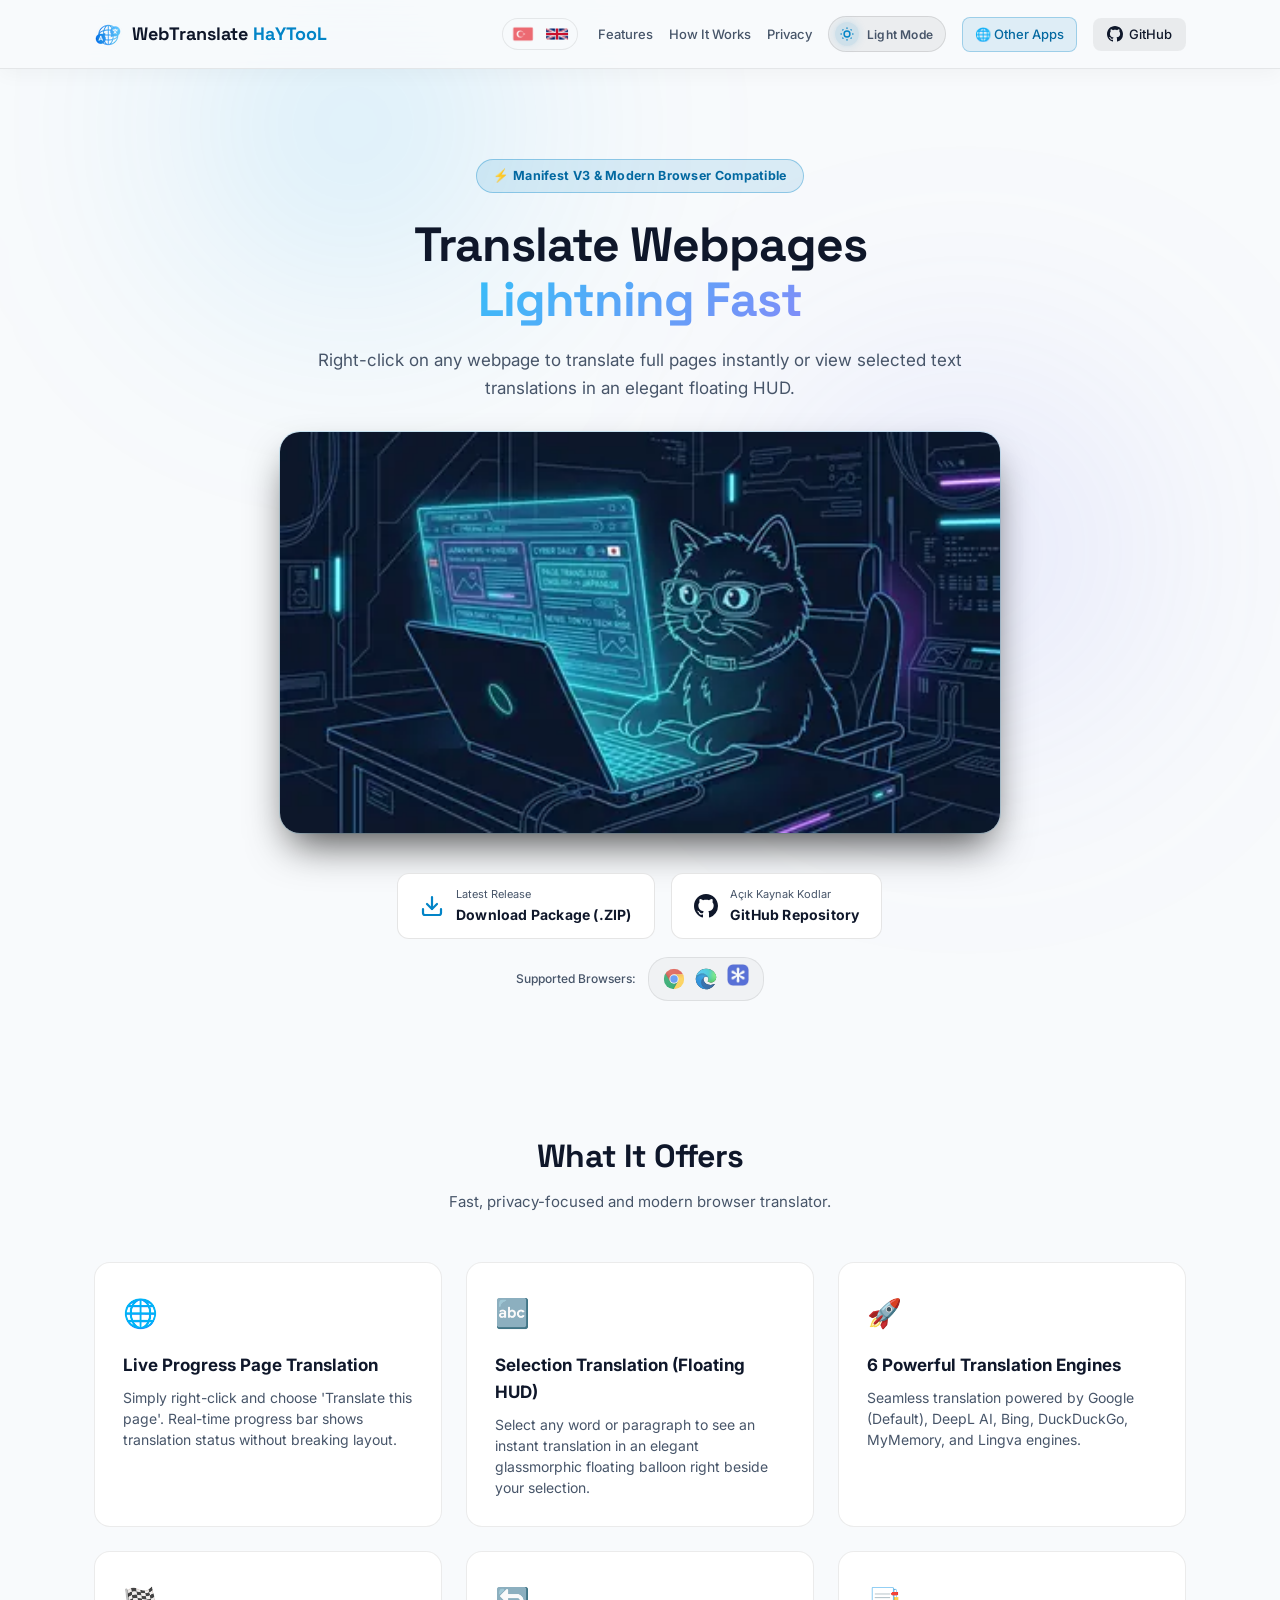
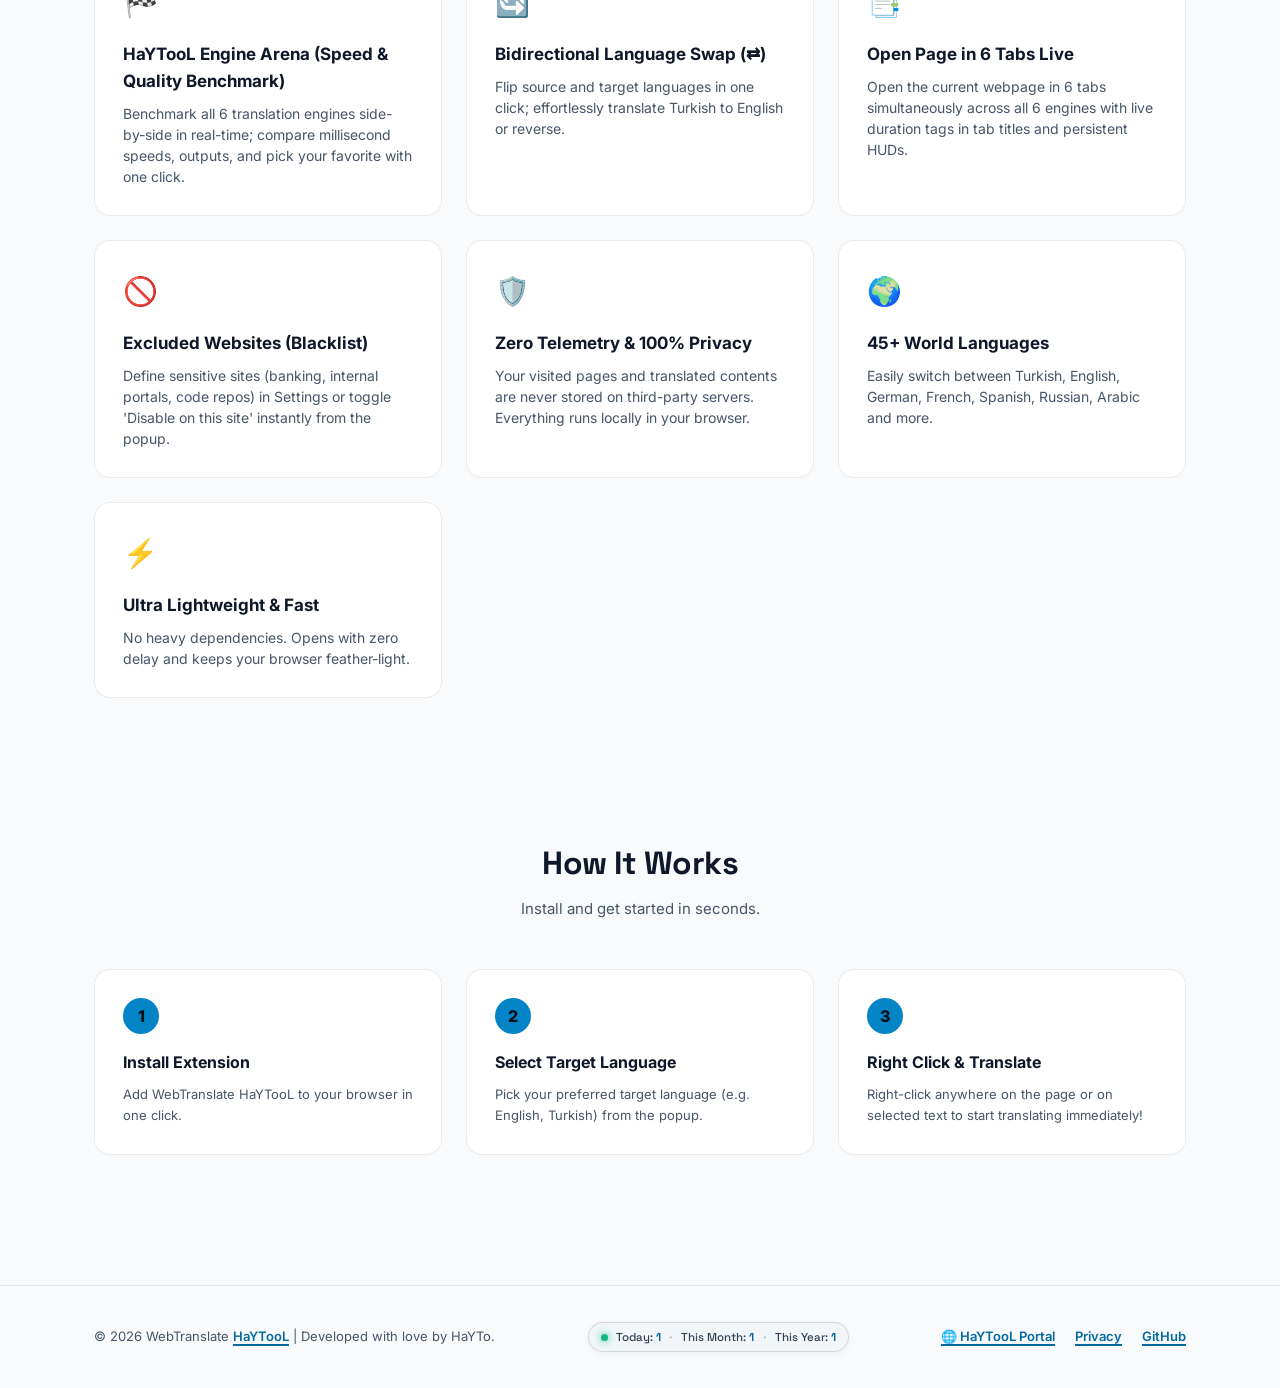
==== commit 520100ca: "WebTranslate HaYTooL Website update (2026-10-05 02:06:19)" ====
--- a/index.html
+++ b/index.html
@@ -88,7 +88,7 @@
 
   <!-- Inlined Critical CSS for 0ms Zero-Latency First Paint -->
   <style>
-:root{--bg:#0b0f19;--bg-card:rgba(17,24,39,0.7);--border:rgba(255,255,255,0.08);--text:#f8fafc;--text-muted:#cbd5e1;--link-color:#38bdf8;--stat-lbl-color:#cbd5e1;--accent:#38bdf8;--accent-glow:rgba(56,189,248,0.25);--nav-bg:rgba(11,15,25,0.85)}[data-theme="light"]{--bg:#f8fafc;--bg-card:rgba(255,255,255,0.95);--border:rgba(0,0,0,0.08);--text:#0f172a;--text-muted:#475569;--link-color:#0369a1;--stat-lbl-color:#334155;--accent:#0284c7;--accent-glow:rgba(2,132,199,0.2);--nav-bg:rgba(248,250,252,0.92)}[data-theme="light"] .navbar{background:var(--nav-bg);border-bottom:1px solid rgba(0,0,0,0.08);box-shadow:0 4px 20px rgba(0,0,0,0.04)}[data-theme="light"] .footer-brand-link{color:#0284c7}[data-theme="light"] .logo,[data-theme="light"] .feature-card h3,[data-theme="light"] .step-card h3,[data-theme="light"] .section-title{color:#0f172a}[data-theme="light"] .nav-links a{color:#475569}[data-theme="light"] .nav-links a:hover{color:#0284c7}[data-theme="light"] .store-btn{background:rgba(255,255,255,0.95);border-color:rgba(0,0,0,0.1);color:#0f172a}[data-theme="light"] .store-btn:hover{border-color:#0284c7;box-shadow:0 8px 24px rgba(2,132,199,0.15)}[data-theme="light"] .github-btn{background:rgba(0,0,0,0.06);color:#0f172a !important}[data-theme="light"] .theme-toggle-btn{color:#475569;background:rgba(0,0,0,0.05);border-color:rgba(0,0,0,0.1)}*{box-sizing:border-box;margin:0;padding:0}body{background-color:var(--bg);color:var(--text);font-family:'Inter',-apple-system,sans-serif;line-height:1.6;overflow-x:hidden;position:relative}.container{width:100%;max-width:1140px;margin:0 auto;padding:0 24px}.glow{position:absolute;border-radius:50%;filter:blur(120px);z-index:-1;pointer-events:none}.glow-1{width:450px;height:450px;background:radial-gradient(circle,rgba(14,165,233,0.25),transparent 70%);top:-100px;left:10%}.glow-2{width:500px;height:500px;background:radial-gradient(circle,rgba(99,102,241,0.2),transparent 70%);top:300px;right:5%}.navbar{position:sticky;top:0;z-index:100;background:var(--nav-bg);backdrop-filter:blur(16px);-webkit-backdrop-filter:blur(16px);border-bottom:1px solid var(--border);padding:16px 0;transition:background-color 0.3s ease,border-color 0.3s ease}.nav-content{display:flex;align-items:center;justify-content:space-between}.logo{display:flex;align-items:center;gap:10px;font-family:'Space Grotesk',sans-serif;font-size:18px;font-weight:700;color:#fff;text-decoration:none}.logo-badge{display:flex;align-items:center;justify-content:center}.logo-text span{color:var(--accent)}.nav-right{display:flex;align-items:center;gap:20px}.lang-switcher{display:flex;align-items:center;gap:6px;background:rgba(255,255,255,0.05);padding:4px 6px;border-radius:20px;border:1px solid var(--border)}.lang-btn{background:transparent;border:none;cursor:pointer;padding:4px;border-radius:50%;display:flex;align-items:center;justify-content:center;opacity:0.6;transition:all 0.2s}.lang-btn.active,.lang-btn:hover{opacity:1;transform:scale(1.1)}.flag-svg{width:20px;height:14px;border-radius:2px}.nav-links{display:flex;align-items:center;gap:16px}.nav-links a{color:var(--text-muted);text-decoration:none;font-size:13px;font-weight:500;transition:color 0.2s}.nav-links a:hover{color:#fff}.portal-btn{background:rgba(14,165,233,0.15);color:#38bdf8 !important;font-weight:600;padding:6px 12px;border-radius:8px;border:1px solid rgba(56,189,248,0.35)}[data-theme="light"] .portal-btn{background:rgba(2,132,199,0.1);color:#0369a1 !important;border-color:rgba(2,132,199,0.3)}.theme-toggle-pill{display:inline-flex;align-items:center;gap:8px;background:rgba(255,255,255,0.06);border:1px solid var(--border);color:var(--text-muted);padding:5px 12px 5px 6px;border-radius:24px;cursor:pointer;font-family:inherit;font-size:12px;font-weight:600;transition:all 0.25s ease;user-select:none}.theme-toggle-pill:hover{background:rgba(255,255,255,0.12);border-color:rgba(56,189,248,0.4);color:#fff;transform:translateY(-1px)}.theme-icon-wrap{display:flex;align-items:center;justify-content:center;width:24px;height:24px;border-radius:50%;background:rgba(56,189,248,0.15);color:var(--accent);box-shadow:0 0 10px rgba(56,189,248,0.2);transition:all 0.25s ease}.theme-toggle-pill:hover .theme-icon-wrap{transform:rotate(15deg) scale(1.05);background:rgba(56,189,248,0.25)}.theme-label{font-size:12px;letter-spacing:0.2px}[data-theme="light"] .theme-toggle-pill{background:rgba(0,0,0,0.05);border-color:rgba(0,0,0,0.1);color:#475569}[data-theme="light"] .theme-toggle-pill:hover{background:rgba(0,0,0,0.08);border-color:#0284c7;color:#0f172a}[data-theme="light"] .theme-icon-wrap{background:rgba(2,132,199,0.12);color:#0284c7;box-shadow:0 0 8px rgba(2,132,199,0.15)}#sun-icon{display:none}#moon-icon{display:block}[data-theme="light"] #sun-icon{display:block !important}[data-theme="light"] #moon-icon{display:none !important}.github-btn{display:flex;align-items:center;gap:6px;background:rgba(255,255,255,0.08);padding:6px 14px;border-radius:8px;color:#fff !important}.hero{padding:90px 0 60px;text-align:center}.hero-content{display:flex;flex-direction:column;align-items:center}.badge{background:rgba(14,165,233,0.15);color:#38bdf8;border:1px solid rgba(56,189,248,0.4);padding:6px 16px;border-radius:20px;font-size:12.5px;font-weight:700;letter-spacing:0.3px;margin-bottom:24px}[data-theme="light"] .badge{background:rgba(2,132,199,0.12);color:#0369a1;border-color:rgba(2,132,199,0.35)}.hero-title{font-family:'Space Grotesk',sans-serif;font-size:48px;font-weight:800;line-height:1.15;letter-spacing:-1px;margin-bottom:20px;max-width:800px}.gradient-text{background:linear-gradient(135deg,#38bdf8 0%,#818cf8 100%);-webkit-background-clip:text;-webkit-text-fill-color:transparent}.hero-subtitle{font-size:17px;color:var(--text-muted);max-width:650px;margin-bottom:30px}.cat-showcase-wrap{position:relative;max-width:720px;width:100%;aspect-ratio:800 / 446;margin:0 auto 40px;border-radius:20px;overflow:hidden;box-shadow:0 20px 40px -10px rgba(0,0,0,0.7),0 0 0 1px rgba(56,189,248,0.2);transition:transform 0.3s ease;contain:layout paint}.cat-showcase-wrap:hover{transform:translateY(-4px);box-shadow:0 25px 50px -10px rgba(0,0,0,0.8),0 0 30px rgba(56,189,248,0.3)}.cat-img{width:100%;height:100%;aspect-ratio:800 / 446;display:block;object-fit:cover}.store-buttons{display:flex;flex-wrap:wrap;justify-content:center;gap:16px}.store-btn{display:flex;align-items:center;gap:12px;background:rgba(17,24,39,0.85);border:1px solid rgba(255,255,255,0.12);padding:12px 22px;border-radius:12px;text-decoration:none;color:#fff;transition:all 0.25s ease;backdrop-filter:blur(10px)}.store-btn:hover{transform:translateY(-2px);border-color:var(--accent);box-shadow:0 8px 24px rgba(56,189,248,0.2)}.store-text{display:flex;flex-direction:column;text-align:left}.store-sub{font-size:11px;color:var(--text-muted)}.store-name{font-size:14px;font-weight:700;letter-spacing:0.2px}.supported-browsers-row{display:flex;align-items:center;justify-content:center;gap:12px;margin-top:18px;flex-wrap:wrap}.browsers-label{font-size:12px;color:var(--text-muted);font-weight:500}.browser-badge-list{display:inline-flex;align-items:center;gap:10px;background:rgba(255,255,255,0.04);padding:6px 14px;border-radius:20px;border:1px solid var(--border)}[data-theme="light"] .browser-badge-list{background:rgba(0,0,0,0.03)}.browser-badge-list a{display:inline-flex;align-items:center;justify-content:center;opacity:0.8;transition:all 0.2s ease}.browser-badge-list a:hover{opacity:1;transform:scale(1.15)}.features-section,.how-section{padding:70px 0}.section-title-wrap{text-align:center;margin-bottom:48px}.section-title{font-family:'Space Grotesk',sans-serif;font-size:32px;font-weight:700;letter-spacing:-0.5px;margin-bottom:8px}.section-subtitle{font-size:15px;color:var(--text-muted)}.features-grid{display:grid;grid-template-columns:repeat(auto-fit,minmax(300px,1fr));gap:24px}.feature-card{background:var(--bg-card);backdrop-filter:blur(12px);border:1px solid var(--border);padding:28px;border-radius:16px;transition:all 0.2s}.feature-card:hover{border-color:rgba(56,189,248,0.4);transform:translateY(-3px)}.feature-icon{font-size:28px;margin-bottom:16px}.feature-card h3{font-size:17px;font-weight:700;margin-bottom:8px;color:#fff}.feature-card p{font-size:14px;color:var(--text-muted);line-height:1.5}.steps-grid{display:grid;grid-template-columns:repeat(auto-fit,minmax(280px,1fr));gap:24px}.step-card{background:var(--bg-card);border:1px solid var(--border);padding:28px;border-radius:16px;position:relative}.step-number{width:36px;height:36px;background:var(--accent);color:#0b0f19;font-weight:800;border-radius:50%;display:flex;align-items:center;justify-content:center;margin-bottom:16px}.step-card h3{font-size:16px;font-weight:700;margin-bottom:8px}.step-card p{font-size:13px;color:var(--text-muted)}.footer{border-top:1px solid var(--border);padding:36px 0;margin-top:60px}.footer-content{display:flex;align-items:center;justify-content:space-between;flex-wrap:wrap;gap:16px;font-size:13px;color:var(--text-muted)}.footer-content a{color:var(--link-color);text-decoration:underline;text-underline-offset:3px;text-decoration-thickness:1.5px;font-weight:600;transition:color 0.2s ease,text-decoration-color 0.2s ease}.footer-content a:hover{text-decoration-color:currentColor;opacity:0.85}.footer-brand-link{color:var(--link-color) !important}.footer-links{display:flex;gap:20px}.footer-links a{color:var(--link-color) !important}.retro-stats-pill{display:inline-flex;align-items:center;gap:8px;background:rgba(15,23,42,0.7);border:1px solid rgba(255,255,255,0.1);padding:5px 12px;border-radius:20px;font-family:'Space Grotesk',-apple-system,sans-serif;font-size:11.5px;color:var(--text-muted);box-shadow:0 2px 10px rgba(0,0,0,0.2);transition:all 0.2s ease}[data-theme="light"] .retro-stats-pill{background:rgba(241,245,249,0.9);border-color:rgba(0,0,0,0.12);box-shadow:0 2px 8px rgba(0,0,0,0.05)}.retro-stats-pill:hover{border-color:rgba(56,189,248,0.4);transform:translateY(-1px)}.retro-led-dot{width:7px;height:7px;border-radius:50%;background:#10b981;box-shadow:0 0 8px #10b981;animation:pulseLed 2s infinite ease-in-out}@keyframes pulseLed{0%,100%{opacity:1;transform:scale(1)}50%{opacity:0.4;transform:scale(0.85)}}.stat-lbl{color:var(--stat-lbl-color);font-weight:500}.retro-stat-item strong{color:#38bdf8;font-weight:700;letter-spacing:0.3px}[data-theme="light"] .retro-stat-item strong{color:#0369a1}.stat-sep{color:rgba(255,255,255,0.2);font-size:10px}[data-theme="light"] .stat-sep{color:rgba(0,0,0,0.2)}@media (max-width:768px){.hero-title{font-size:34px}.nav-links{display:none}}button,a,input,select,[role="button"]{outline:none}button:focus-visible,a:focus-visible{outline:2px solid var(--accent) !important;outline-offset:2px !important;box-shadow:0 0 0 4px var(--accent-glow) !important}button,.store-btn,.github-btn,.portal-btn,.theme-toggle-pill,.lang-btn{cursor:pointer;transition:transform 0.2s cubic-bezier(0.16,1,0.3,1),box-shadow 0.2s ease,opacity 0.2s ease,background-color 0.2s ease,border-color 0.2s ease}.store-btn:active,.github-btn:active,.portal-btn:active,.theme-toggle-pill:active{transform:scale(0.98)}@media (prefers-reduced-motion:reduce){*,*::before,*::after{animation-duration:0.01ms !important;animation-iteration-count:1 !important;transition-duration:0.01ms !important;scroll-behavior:auto !important}}
+:root{--bg:#0b0f19;--bg-card:rgba(17,24,39,0.7);--border:rgba(255,255,255,0.08);--text:#f8fafc;--text-muted:#cbd5e1;--link-color:#38bdf8;--stat-lbl-color:#cbd5e1;--accent:#38bdf8;--accent-glow:rgba(56,189,248,0.25);--nav-bg:rgba(11,15,25,0.85)}[data-theme="light"]{--bg:#f8fafc;--bg-card:rgba(255,255,255,0.95);--border:rgba(0,0,0,0.08);--text:#0f172a;--text-muted:#475569;--link-color:#0369a1;--stat-lbl-color:#334155;--accent:#0284c7;--accent-glow:rgba(2,132,199,0.2);--nav-bg:rgba(248,250,252,0.92)}[data-theme="light"] .navbar{background:var(--nav-bg);border-bottom:1px solid rgba(0,0,0,0.08);box-shadow:0 4px 20px rgba(0,0,0,0.04)}[data-theme="light"] .footer-brand-link{color:#0284c7}[data-theme="light"] .logo,[data-theme="light"] .feature-card h3,[data-theme="light"] .step-card h3,[data-theme="light"] .section-title{color:#0f172a}[data-theme="light"] .nav-links a{color:#475569}[data-theme="light"] .nav-links a:hover{color:#0284c7}[data-theme="light"] .store-btn{background:rgba(255,255,255,0.95);border-color:rgba(0,0,0,0.1);color:#0f172a}[data-theme="light"] .store-btn:hover{border-color:#0284c7;box-shadow:0 8px 24px rgba(2,132,199,0.15)}[data-theme="light"] .github-btn{background:rgba(0,0,0,0.06);color:#0f172a !important}[data-theme="light"] .theme-toggle-btn{color:#475569;background:rgba(0,0,0,0.05);border-color:rgba(0,0,0,0.1)}*{box-sizing:border-box;margin:0;padding:0}body{background-color:var(--bg);color:var(--text);font-family:'Inter',-apple-system,sans-serif;line-height:1.6;overflow-x:hidden;position:relative}.container{width:100%;max-width:1140px;margin:0 auto;padding:0 24px}.glow{position:absolute;border-radius:50%;filter:blur(120px);z-index:-1;pointer-events:none}.glow-1{width:450px;height:450px;background:radial-gradient(circle,rgba(14,165,233,0.25),transparent 70%);top:-100px;left:10%}.glow-2{width:500px;height:500px;background:radial-gradient(circle,rgba(99,102,241,0.2),transparent 70%);top:300px;right:5%}.navbar{position:sticky;top:0;z-index:100;background:var(--nav-bg);backdrop-filter:blur(16px);-webkit-backdrop-filter:blur(16px);border-bottom:1px solid var(--border);padding:16px 0;transition:background-color 0.3s ease,border-color 0.3s ease}.nav-content{display:flex;align-items:center;justify-content:space-between}.logo{display:flex;align-items:center;gap:10px;font-family:'Space Grotesk',sans-serif;font-size:18px;font-weight:700;color:#fff;text-decoration:none}.logo-badge{display:flex;align-items:center;justify-content:center}.logo-text span{color:var(--accent)}.nav-right{display:flex;align-items:center;gap:20px}.lang-switcher{display:flex;align-items:center;gap:6px;background:rgba(255,255,255,0.05);padding:4px 6px;border-radius:20px;border:1px solid var(--border)}.lang-btn{background:transparent;border:none;cursor:pointer;padding:4px;border-radius:50%;display:flex;align-items:center;justify-content:center;opacity:0.6;transition:transform 0.2s ease,opacity 0.2s ease;will-change:transform,opacity}.lang-btn.active,.lang-btn:hover{opacity:1;transform:scale(1.1)}.flag-svg{width:20px;height:14px;border-radius:2px}.nav-links{display:flex;align-items:center;gap:16px}.nav-links a{color:var(--text-muted);text-decoration:none;font-size:13px;font-weight:500;transition:color 0.2s}.nav-links a:hover{color:#fff}.portal-btn{background:rgba(14,165,233,0.15);color:#38bdf8 !important;font-weight:600;padding:6px 12px;border-radius:8px;border:1px solid rgba(56,189,248,0.35)}[data-theme="light"] .portal-btn{background:rgba(2,132,199,0.1);color:#0369a1 !important;border-color:rgba(2,132,199,0.3)}.theme-toggle-pill{display:inline-flex;align-items:center;gap:8px;background:rgba(255,255,255,0.06);border:1px solid var(--border);color:var(--text-muted);padding:5px 12px 5px 6px;border-radius:24px;cursor:pointer;font-family:inherit;font-size:12px;font-weight:600;transition:transform 0.2s ease,background-color 0.2s ease,border-color 0.2s ease;user-select:none;will-change:transform}.theme-toggle-pill:hover{background:rgba(255,255,255,0.12);border-color:rgba(56,189,248,0.4);color:#fff;transform:translateY(-1px)}.theme-icon-wrap{display:flex;align-items:center;justify-content:center;width:24px;height:24px;border-radius:50%;background:rgba(56,189,248,0.15);color:var(--accent);box-shadow:0 0 10px rgba(56,189,248,0.2);transition:transform 0.25s ease,background-color 0.25s ease;will-change:transform}.theme-toggle-pill:hover .theme-icon-wrap{transform:rotate(15deg) scale(1.05);background:rgba(56,189,248,0.25)}.theme-label{font-size:12px;letter-spacing:0.2px}[data-theme="light"] .theme-toggle-pill{background:rgba(0,0,0,0.05);border-color:rgba(0,0,0,0.1);color:#475569}[data-theme="light"] .theme-toggle-pill:hover{background:rgba(0,0,0,0.08);border-color:#0284c7;color:#0f172a}[data-theme="light"] .theme-icon-wrap{background:rgba(2,132,199,0.12);color:#0284c7;box-shadow:0 0 8px rgba(2,132,199,0.15)}#sun-icon{display:none}#moon-icon{display:block}[data-theme="light"] #sun-icon{display:block !important}[data-theme="light"] #moon-icon{display:none !important}.github-btn{display:flex;align-items:center;gap:6px;background:rgba(255,255,255,0.08);padding:6px 14px;border-radius:8px;color:#fff !important}.hero{padding:90px 0 60px;text-align:center}.hero-content{display:flex;flex-direction:column;align-items:center}.badge{background:rgba(14,165,233,0.15);color:#38bdf8;border:1px solid rgba(56,189,248,0.4);padding:6px 16px;border-radius:20px;font-size:12.5px;font-weight:700;letter-spacing:0.3px;margin-bottom:24px}[data-theme="light"] .badge{background:rgba(2,132,199,0.12);color:#0369a1;border-color:rgba(2,132,199,0.35)}.hero-title{font-family:'Space Grotesk',sans-serif;font-size:48px;font-weight:800;line-height:1.15;letter-spacing:-1px;margin-bottom:20px;max-width:800px}.gradient-text{background:linear-gradient(135deg,#38bdf8 0%,#818cf8 100%);-webkit-background-clip:text;-webkit-text-fill-color:transparent}.hero-subtitle{font-size:17px;color:var(--text-muted);max-width:650px;margin-bottom:30px}.cat-showcase-wrap{position:relative;max-width:720px;width:100%;aspect-ratio:800 / 446;margin:0 auto 40px;border-radius:20px;overflow:hidden;box-shadow:0 20px 40px -10px rgba(0,0,0,0.7),0 0 0 1px rgba(56,189,248,0.2);transition:transform 0.3s ease;contain:layout paint}.cat-showcase-wrap:hover{transform:translateY(-4px);box-shadow:0 25px 50px -10px rgba(0,0,0,0.8),0 0 30px rgba(56,189,248,0.3)}.cat-img{width:100%;height:100%;aspect-ratio:800 / 446;display:block;object-fit:cover}.store-buttons{display:flex;flex-wrap:wrap;justify-content:center;gap:16px}.store-btn{display:flex;align-items:center;gap:12px;background:rgba(17,24,39,0.85);border:1px solid rgba(255,255,255,0.12);padding:12px 22px;border-radius:12px;text-decoration:none;color:#fff;transition:transform 0.25s ease,border-color 0.25s ease,box-shadow 0.25s ease;backdrop-filter:blur(10px);will-change:transform}.store-btn:hover{transform:translateY(-2px);border-color:var(--accent);box-shadow:0 8px 24px rgba(56,189,248,0.2)}.store-text{display:flex;flex-direction:column;text-align:left}.store-sub{font-size:11px;color:var(--text-muted)}.store-name{font-size:14px;font-weight:700;letter-spacing:0.2px}.supported-browsers-row{display:flex;align-items:center;justify-content:center;gap:12px;margin-top:18px;flex-wrap:wrap}.browsers-label{font-size:12px;color:var(--text-muted);font-weight:500}.browser-badge-list{display:inline-flex;align-items:center;gap:10px;background:rgba(255,255,255,0.04);padding:6px 14px;border-radius:20px;border:1px solid var(--border)}[data-theme="light"] .browser-badge-list{background:rgba(0,0,0,0.03)}.browser-badge-list a{display:inline-flex;align-items:center;justify-content:center;opacity:0.8;transition:transform 0.2s ease,opacity 0.2s ease;will-change:transform,opacity}.browser-badge-list a:hover{opacity:1;transform:scale(1.15)}.features-section,.how-section{padding:70px 0}.section-title-wrap{text-align:center;margin-bottom:48px}.section-title{font-family:'Space Grotesk',sans-serif;font-size:32px;font-weight:700;letter-spacing:-0.5px;margin-bottom:8px}.section-subtitle{font-size:15px;color:var(--text-muted)}.features-grid{display:grid;grid-template-columns:repeat(auto-fit,minmax(300px,1fr));gap:24px}.feature-card{background:var(--bg-card);backdrop-filter:blur(12px);border:1px solid var(--border);padding:28px;border-radius:16px;transition:transform 0.2s ease,border-color 0.2s ease;will-change:transform}.feature-card:hover{border-color:rgba(56,189,248,0.4);transform:translateY(-3px)}.feature-icon{font-size:28px;margin-bottom:16px}.feature-card h3{font-size:17px;font-weight:700;margin-bottom:8px;color:#fff}.feature-card p{font-size:14px;color:var(--text-muted);line-height:1.5}.steps-grid{display:grid;grid-template-columns:repeat(auto-fit,minmax(280px,1fr));gap:24px}.step-card{background:var(--bg-card);border:1px solid var(--border);padding:28px;border-radius:16px;position:relative}.step-number{width:36px;height:36px;background:var(--accent);color:#0b0f19;font-weight:800;border-radius:50%;display:flex;align-items:center;justify-content:center;margin-bottom:16px}.step-card h3{font-size:16px;font-weight:700;margin-bottom:8px}.step-card p{font-size:13px;color:var(--text-muted)}.footer{border-top:1px solid var(--border);padding:36px 0;margin-top:60px}.footer-content{display:flex;align-items:center;justify-content:space-between;flex-wrap:wrap;gap:16px;font-size:13px;color:var(--text-muted)}.footer-content a{color:var(--link-color);text-decoration:underline;text-underline-offset:3px;text-decoration-thickness:1.5px;font-weight:600;transition:color 0.2s ease,text-decoration-color 0.2s ease}.footer-content a:hover{text-decoration-color:currentColor;opacity:0.85}.footer-brand-link{color:var(--link-color) !important}.footer-links{display:flex;gap:20px}.footer-links a{color:var(--link-color) !important}.retro-stats-pill{display:inline-flex;align-items:center;gap:8px;background:rgba(15,23,42,0.7);border:1px solid rgba(255,255,255,0.1);padding:5px 12px;border-radius:20px;font-family:'Space Grotesk',-apple-system,sans-serif;font-size:11.5px;color:var(--text-muted);box-shadow:0 2px 10px rgba(0,0,0,0.2);transition:transform 0.2s ease,border-color 0.2s ease;will-change:transform}[data-theme="light"] .retro-stats-pill{background:rgba(241,245,249,0.9);border-color:rgba(0,0,0,0.12);box-shadow:0 2px 8px rgba(0,0,0,0.05)}.retro-stats-pill:hover{border-color:rgba(56,189,248,0.4);transform:translateY(-1px)}.retro-led-dot{width:7px;height:7px;border-radius:50%;background:#10b981;box-shadow:0 0 8px #10b981;animation:pulseLed 2s infinite ease-in-out;will-change:opacity,transform}@keyframes pulseLed{0%,100%{opacity:1;transform:scale(1)}50%{opacity:0.4;transform:scale(0.85)}}.stat-lbl{color:var(--stat-lbl-color);font-weight:500}.retro-stat-item strong{color:#38bdf8;font-weight:700;letter-spacing:0.3px}[data-theme="light"] .retro-stat-item strong{color:#0369a1}.stat-sep{color:rgba(255,255,255,0.2);font-size:10px}[data-theme="light"] .stat-sep{color:rgba(0,0,0,0.2)}@media (max-width:768px){.hero-title{font-size:34px}.nav-links{display:none}}button,a,input,select,[role="button"]{outline:none}button:focus-visible,a:focus-visible{outline:2px solid var(--accent) !important;outline-offset:2px !important;box-shadow:0 0 0 4px var(--accent-glow) !important}button,.store-btn,.github-btn,.portal-btn,.theme-toggle-pill,.lang-btn{cursor:pointer;transition:transform 0.2s cubic-bezier(0.16,1,0.3,1),opacity 0.2s ease,background-color 0.2s ease,border-color 0.2s ease;will-change:transform}.store-btn:active,.github-btn:active,.portal-btn:active,.theme-toggle-pill:active{transform:scale(0.98)}@media (prefers-reduced-motion:reduce){*,*::before,*::after{animation-duration:0.01ms !important;animation-iteration-count:1 !important;transition-duration:0.01ms !important;scroll-behavior:auto !important}}
   </style>
 </head>
 <body>
--- a/style.css
+++ b/style.css
@@ -184,7 +184,8 @@
   align-items: center;
   justify-content: center;
   opacity: 0.6;
-  transition: all 0.2s;
+  transition: transform 0.2s ease, opacity 0.2s ease;
+  will-change: transform, opacity;
 }
 
 .lang-btn.active, .lang-btn:hover {
@@ -245,8 +246,9 @@
   font-family: inherit;
   font-size: 12px;
   font-weight: 600;
-  transition: all 0.25s ease;
+  transition: transform 0.2s ease, background-color 0.2s ease, border-color 0.2s ease;
   user-select: none;
+  will-change: transform;
 }
 
 .theme-toggle-pill:hover {
@@ -266,7 +268,8 @@
   background: rgba(56, 189, 248, 0.15);
   color: var(--accent);
   box-shadow: 0 0 10px rgba(56, 189, 248, 0.2);
-  transition: all 0.25s ease;
+  transition: transform 0.25s ease, background-color 0.25s ease;
+  will-change: transform;
 }
 
 .theme-toggle-pill:hover .theme-icon-wrap {
@@ -411,8 +414,9 @@
   border-radius: 12px;
   text-decoration: none;
   color: #fff;
-  transition: all 0.25s ease;
+  transition: transform 0.25s ease, border-color 0.25s ease, box-shadow 0.25s ease;
   backdrop-filter: blur(10px);
+  will-change: transform;
 }
 
 .store-btn:hover {
@@ -473,7 +477,8 @@
   align-items: center;
   justify-content: center;
   opacity: 0.8;
-  transition: all 0.2s ease;
+  transition: transform 0.2s ease, opacity 0.2s ease;
+  will-change: transform, opacity;
 }
 
 .browser-badge-list a:hover {
@@ -516,7 +521,8 @@
   border: 1px solid var(--border);
   padding: 28px;
   border-radius: 16px;
-  transition: all 0.2s;
+  transition: transform 0.2s ease, border-color 0.2s ease;
+  will-change: transform;
 }
 
 .feature-card:hover {
@@ -638,7 +644,8 @@
   font-size: 11.5px;
   color: var(--text-muted);
   box-shadow: 0 2px 10px rgba(0, 0, 0, 0.2);
-  transition: all 0.2s ease;
+  transition: transform 0.2s ease, border-color 0.2s ease;
+  will-change: transform;
 }
 
 [data-theme="light"] .retro-stats-pill {
@@ -659,6 +666,7 @@
   background: #10b981;
   box-shadow: 0 0 8px #10b981;
   animation: pulseLed 2s infinite ease-in-out;
+  will-change: opacity, transform;
 }
 
 @keyframes pulseLed {
@@ -722,7 +730,8 @@
 .theme-toggle-pill,
 .lang-btn {
   cursor: pointer;
-  transition: transform 0.2s cubic-bezier(0.16, 1, 0.3, 1), box-shadow 0.2s ease, opacity 0.2s ease, background-color 0.2s ease, border-color 0.2s ease;
+  transition: transform 0.2s cubic-bezier(0.16, 1, 0.3, 1), opacity 0.2s ease, background-color 0.2s ease, border-color 0.2s ease;
+  will-change: transform;
 }
 
 .store-btn:active,
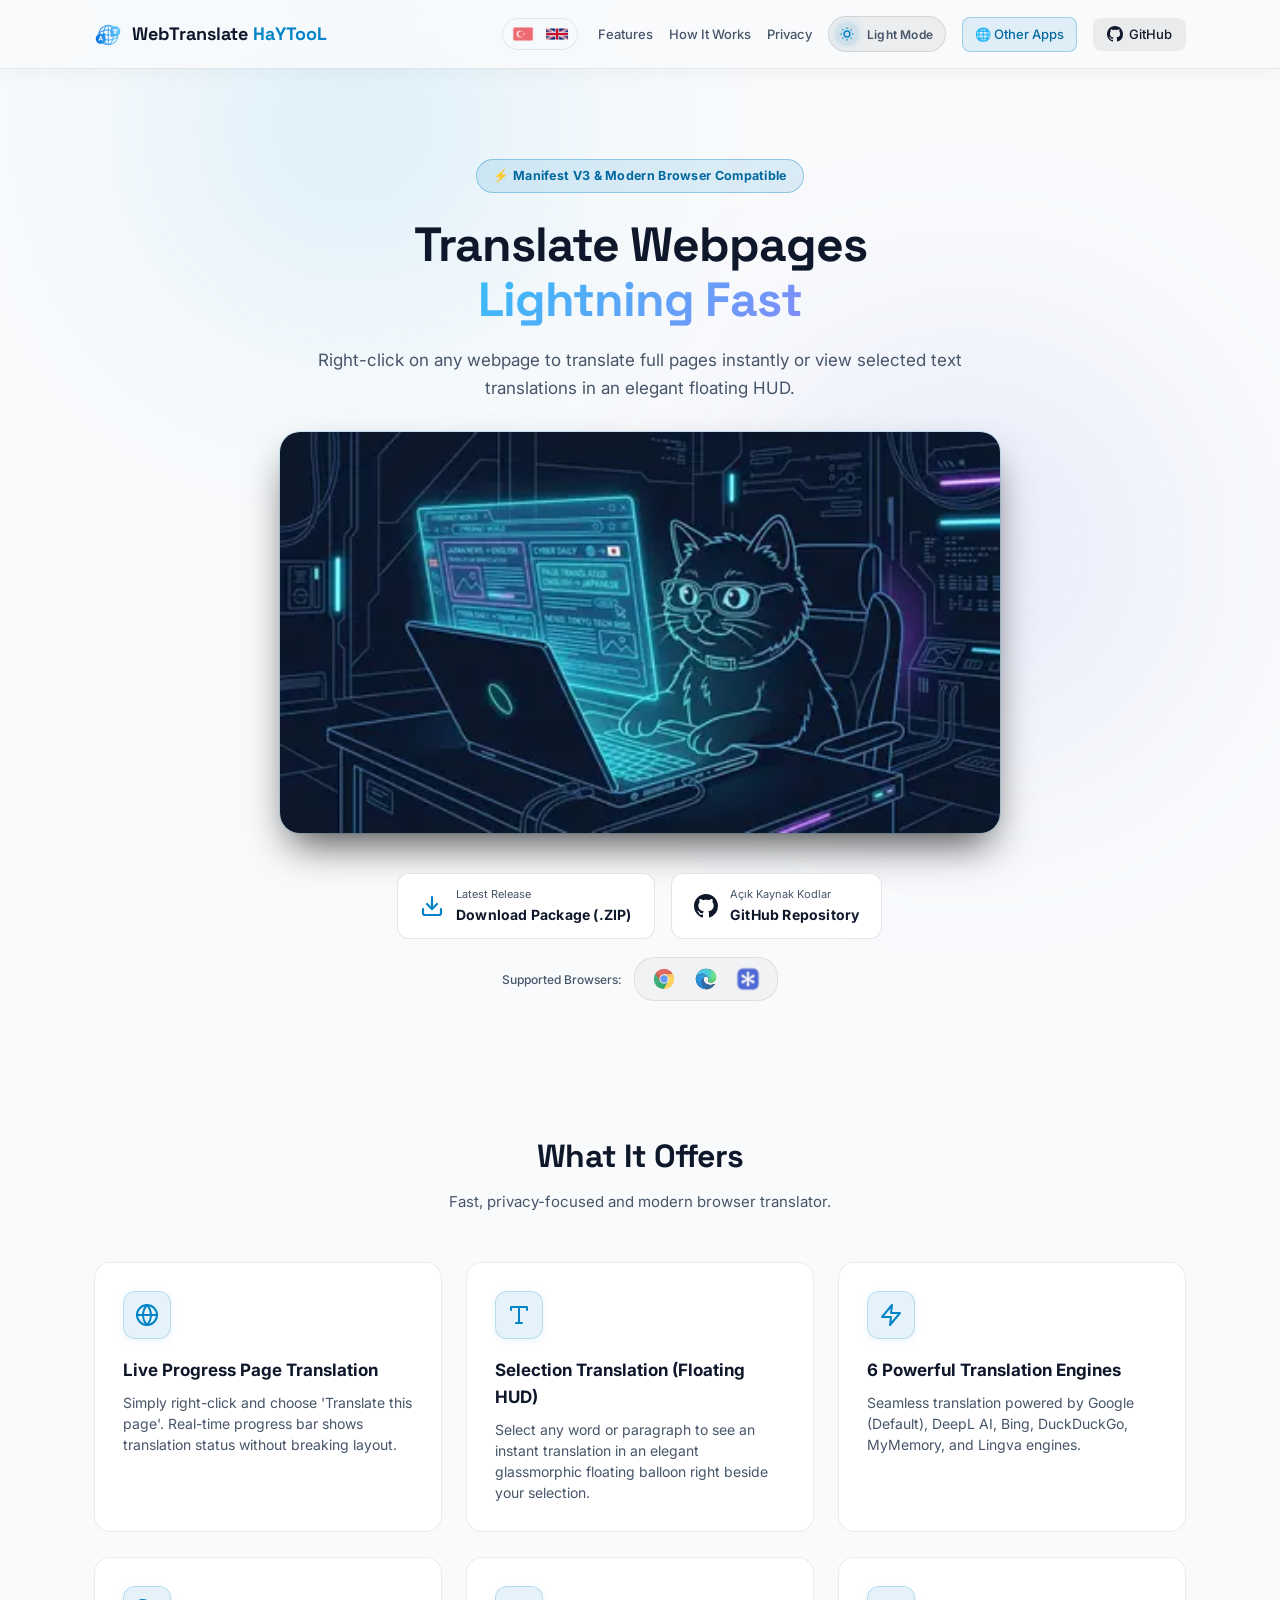
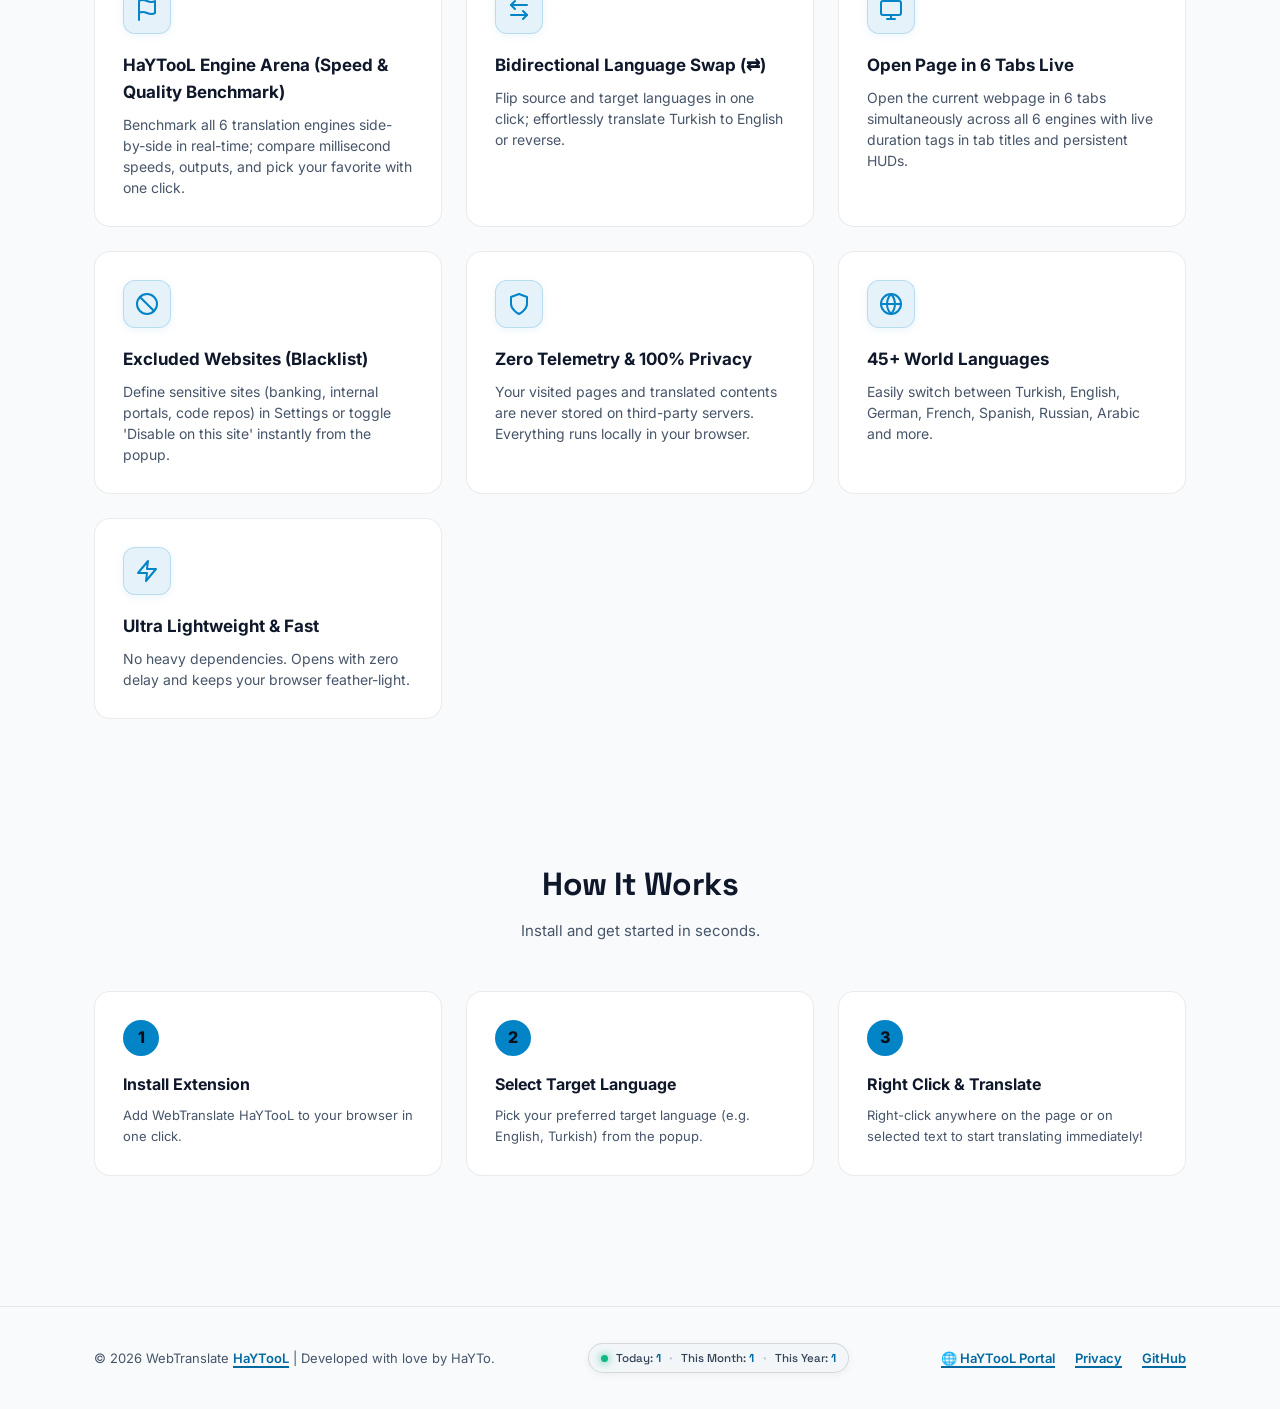
==== commit 9913dd38: "WebTranslate HaYTooL Website update (2026-10-08 09:44:54)" ====
--- a/index.html
+++ b/index.html
@@ -8,6 +8,7 @@
   <meta name="keywords" content="web translate, web page translator, text translate extension, browser translation extension, chrome translate, deepl extension, google translate addon, helium browser translate" />
   <meta name="author" content="HaYTo" />
   <meta name="publisher" content="HaYTooL" />
+  <meta http-equiv="Cache-Control" content="public, max-age=31536000, immutable" />
   <link rel="canonical" href="https://haytokoraz.github.io/WebTranslate-HaYTooL/" />
   <link rel="sitemap" type="application/xml" title="Sitemap" href="https://haytokoraz.github.io/WebTranslate-HaYTooL/sitemap.xml" />
 
@@ -25,39 +26,54 @@
   <meta property="og:url" content="https://haytokoraz.github.io/WebTranslate-HaYTooL/" />
   <meta property="og:title" content="WebTranslate HaYTooL | Translate Web Pages at Lightning Speed" />
   <meta property="og:description" content="Ultra-lightweight web page and text translator for modern browsers. Translate whole pages seamlessly or selected text instantly with 6 translation engines." />
-  <meta property="og:image" content="https://haytokoraz.github.io/WebTranslate-HaYTooL/icon.png" />
-  <meta property="og:image:width" content="512" />
-  <meta property="og:image:height" content="512" />
-  <meta property="og:image:alt" content="WebTranslate HaYTooL Logo" />
+  <meta property="og:image" content="https://haytokoraz.github.io/WebTranslate-HaYTooL/cat.webp" />
+  <meta property="og:image:width" content="800" />
+  <meta property="og:image:height" content="446" />
+  <meta property="og:image:alt" content="WebTranslate HaYTooL - Multi-Engine Translator Showcase" />
   <meta property="og:locale" content="en_US" />
   <meta property="og:locale:alternate" content="tr_TR" />
 
-  <!-- Twitter Cards -->
-  <meta name="twitter:card" content="summary" />
+  <!-- Twitter Cards (Large Image Summary) -->
+  <meta name="twitter:card" content="summary_large_image" />
   <meta name="twitter:site" content="@HaYToKoRaZ" />
   <meta name="twitter:creator" content="@HaYToKoRaZ" />
   <meta name="twitter:title" content="WebTranslate HaYTooL | Browser Page & Text Translator" />
   <meta name="twitter:description" content="Ultra-lightweight web page and text translator for modern browsers. Translate whole pages seamlessly or selected text instantly with 6 translation engines." />
-  <meta name="twitter:image" content="https://haytokoraz.github.io/WebTranslate-HaYTooL/icon.png" />
-  <meta name="twitter:image:alt" content="WebTranslate HaYTooL Logo" />
-
-  <!-- Structured Data / JSON-LD Schema (SoftwareApplication & Organization) -->
+  <meta name="twitter:image" content="https://haytokoraz.github.io/WebTranslate-HaYTooL/cat.webp" />
+  <meta name="twitter:image:alt" content="WebTranslate HaYTooL - Multi-Engine Translator Showcase" />
+
+  <!-- Structured Data / JSON-LD Schema (SoftwareApplication, WebSite, HowTo & FAQPage) -->
   <script type="application/ld+json">
   {
     "@context": "https://schema.org",
     "@graph": [
       {
         "@type": "SoftwareApplication",
+        "@id": "https://haytokoraz.github.io/WebTranslate-HaYTooL/#software",
         "name": "WebTranslate HaYTooL",
-        "operatingSystem": "Windows, macOS, Linux, ChromeOS",
+        "operatingSystem": "Chromium, Windows, macOS, Linux, ChromeOS",
         "applicationCategory": "BrowserExtension",
+        "applicationSubCategory": "Translation Application",
+        "inLanguage": ["tr", "en"],
         "offers": {
           "@type": "Offer",
           "price": "0",
-          "priceCurrency": "USD"
+          "priceCurrency": "USD",
+          "availability": "https://schema.org/InStock"
         },
-        "description": "Web sayfalarını ve seçili metinleri tek tıkla ışık hızında çeviren modern, gizlilik odaklı tarayıcı çevirmeni.",
-        "softwareVersion": "3.0.0",
+        "description": "Ultra-lightweight web page and text translator for modern browsers. Translate whole pages seamlessly or selected text instantly with 6 translation engines.",
+        "softwareVersion": "3.0.6",
+        "downloadUrl": "https://github.com/HaYToKoRaZ/WebTranslate-HaYTooL/releases/latest",
+        "screenshot": "https://haytokoraz.github.io/WebTranslate-HaYTooL/cat.webp",
+        "featureList": [
+          "Live progress full webpage translation",
+          "Floating HUD selection translator",
+          "6 Translation Engines: Google, DeepL, Bing, DuckDuckGo, MyMemory, Lingva",
+          "Engine Arena side-by-side benchmark",
+          "Simultaneous 6-tab multi-engine comparison",
+          "Sensitive domain blacklist/exclusion",
+          "100% Client-side zero telemetry privacy"
+        ],
         "author": {
           "@type": "Person",
           "name": "HaYTo",
@@ -66,9 +82,68 @@
       },
       {
         "@type": "WebSite",
+        "@id": "https://haytokoraz.github.io/WebTranslate-HaYTooL/#website",
         "url": "https://haytokoraz.github.io/WebTranslate-HaYTooL/",
         "name": "WebTranslate HaYTooL",
-        "inLanguage": ["tr", "en"]
+        "description": "Ultra-lightweight web page and text translator browser extension.",
+        "inLanguage": ["tr", "en"],
+        "publisher": {
+          "@type": "Person",
+          "name": "HaYTo"
+        }
+      },
+      {
+        "@type": "HowTo",
+        "@id": "https://haytokoraz.github.io/WebTranslate-HaYTooL/#howto",
+        "name": "How to Translate Web Pages and Text with WebTranslate HaYTooL",
+        "description": "Step-by-step guide to installing and translating web pages and selected text using WebTranslate HaYTooL.",
+        "step": [
+          {
+            "@type": "HowToStep",
+            "name": "Install Extension",
+            "text": "Add WebTranslate HaYTooL to your Chromium browser (Chrome, Edge, Helium) via the latest release package."
+          },
+          {
+            "@type": "HowToStep",
+            "name": "Select Target Language",
+            "text": "Choose your desired target language from the popup or settings page."
+          },
+          {
+            "@type": "HowToStep",
+            "name": "Right-Click & Translate",
+            "text": "Right-click anywhere on the webpage to translate the full page, or select text to view translation in the floating HUD."
+          }
+        ]
+      },
+      {
+        "@type": "FAQPage",
+        "@id": "https://haytokoraz.github.io/WebTranslate-HaYTooL/#faq",
+        "mainEntity": [
+          {
+            "@type": "Question",
+            "name": "Does WebTranslate HaYTooL track or store my data?",
+            "acceptedAnswer": {
+              "@type": "Answer",
+              "text": "No. WebTranslate HaYTooL operates with 100% zero telemetry. Your translated text and visited websites are never logged or stored remotely."
+            }
+          },
+          {
+            "@type": "Question",
+            "name": "Which translation engines are supported?",
+            "acceptedAnswer": {
+              "@type": "Answer",
+              "text": "WebTranslate HaYTooL supports 6 translation engines: Google Translate, DeepL AI, Bing Translator, DuckDuckGo, MyMemory, and Lingva."
+            }
+          },
+          {
+            "@type": "Question",
+            "name": "Which browsers are compatible?",
+            "acceptedAnswer": {
+              "@type": "Answer",
+              "text": "It is built on Manifest V3 standards and is fully compatible with Chromium browsers including Google Chrome, Microsoft Edge, Helium Browser, Brave, Opera, and Vivaldi."
+            }
+          }
+        ]
       }
     ]
   }
@@ -88,7 +163,7 @@
 
   <!-- Inlined Critical CSS for 0ms Zero-Latency First Paint -->
   <style>
-:root{--bg:#0b0f19;--bg-card:rgba(17,24,39,0.7);--border:rgba(255,255,255,0.08);--text:#f8fafc;--text-muted:#cbd5e1;--link-color:#38bdf8;--stat-lbl-color:#cbd5e1;--accent:#38bdf8;--accent-glow:rgba(56,189,248,0.25);--nav-bg:rgba(11,15,25,0.85)}[data-theme="light"]{--bg:#f8fafc;--bg-card:rgba(255,255,255,0.95);--border:rgba(0,0,0,0.08);--text:#0f172a;--text-muted:#475569;--link-color:#0369a1;--stat-lbl-color:#334155;--accent:#0284c7;--accent-glow:rgba(2,132,199,0.2);--nav-bg:rgba(248,250,252,0.92)}[data-theme="light"] .navbar{background:var(--nav-bg);border-bottom:1px solid rgba(0,0,0,0.08);box-shadow:0 4px 20px rgba(0,0,0,0.04)}[data-theme="light"] .footer-brand-link{color:#0284c7}[data-theme="light"] .logo,[data-theme="light"] .feature-card h3,[data-theme="light"] .step-card h3,[data-theme="light"] .section-title{color:#0f172a}[data-theme="light"] .nav-links a{color:#475569}[data-theme="light"] .nav-links a:hover{color:#0284c7}[data-theme="light"] .store-btn{background:rgba(255,255,255,0.95);border-color:rgba(0,0,0,0.1);color:#0f172a}[data-theme="light"] .store-btn:hover{border-color:#0284c7;box-shadow:0 8px 24px rgba(2,132,199,0.15)}[data-theme="light"] .github-btn{background:rgba(0,0,0,0.06);color:#0f172a !important}[data-theme="light"] .theme-toggle-btn{color:#475569;background:rgba(0,0,0,0.05);border-color:rgba(0,0,0,0.1)}*{box-sizing:border-box;margin:0;padding:0}body{background-color:var(--bg);color:var(--text);font-family:'Inter',-apple-system,sans-serif;line-height:1.6;overflow-x:hidden;position:relative}.container{width:100%;max-width:1140px;margin:0 auto;padding:0 24px}.glow{position:absolute;border-radius:50%;filter:blur(120px);z-index:-1;pointer-events:none}.glow-1{width:450px;height:450px;background:radial-gradient(circle,rgba(14,165,233,0.25),transparent 70%);top:-100px;left:10%}.glow-2{width:500px;height:500px;background:radial-gradient(circle,rgba(99,102,241,0.2),transparent 70%);top:300px;right:5%}.navbar{position:sticky;top:0;z-index:100;background:var(--nav-bg);backdrop-filter:blur(16px);-webkit-backdrop-filter:blur(16px);border-bottom:1px solid var(--border);padding:16px 0;transition:background-color 0.3s ease,border-color 0.3s ease}.nav-content{display:flex;align-items:center;justify-content:space-between}.logo{display:flex;align-items:center;gap:10px;font-family:'Space Grotesk',sans-serif;font-size:18px;font-weight:700;color:#fff;text-decoration:none}.logo-badge{display:flex;align-items:center;justify-content:center}.logo-text span{color:var(--accent)}.nav-right{display:flex;align-items:center;gap:20px}.lang-switcher{display:flex;align-items:center;gap:6px;background:rgba(255,255,255,0.05);padding:4px 6px;border-radius:20px;border:1px solid var(--border)}.lang-btn{background:transparent;border:none;cursor:pointer;padding:4px;border-radius:50%;display:flex;align-items:center;justify-content:center;opacity:0.6;transition:transform 0.2s ease,opacity 0.2s ease;will-change:transform,opacity}.lang-btn.active,.lang-btn:hover{opacity:1;transform:scale(1.1)}.flag-svg{width:20px;height:14px;border-radius:2px}.nav-links{display:flex;align-items:center;gap:16px}.nav-links a{color:var(--text-muted);text-decoration:none;font-size:13px;font-weight:500;transition:color 0.2s}.nav-links a:hover{color:#fff}.portal-btn{background:rgba(14,165,233,0.15);color:#38bdf8 !important;font-weight:600;padding:6px 12px;border-radius:8px;border:1px solid rgba(56,189,248,0.35)}[data-theme="light"] .portal-btn{background:rgba(2,132,199,0.1);color:#0369a1 !important;border-color:rgba(2,132,199,0.3)}.theme-toggle-pill{display:inline-flex;align-items:center;gap:8px;background:rgba(255,255,255,0.06);border:1px solid var(--border);color:var(--text-muted);padding:5px 12px 5px 6px;border-radius:24px;cursor:pointer;font-family:inherit;font-size:12px;font-weight:600;transition:transform 0.2s ease,background-color 0.2s ease,border-color 0.2s ease;user-select:none;will-change:transform}.theme-toggle-pill:hover{background:rgba(255,255,255,0.12);border-color:rgba(56,189,248,0.4);color:#fff;transform:translateY(-1px)}.theme-icon-wrap{display:flex;align-items:center;justify-content:center;width:24px;height:24px;border-radius:50%;background:rgba(56,189,248,0.15);color:var(--accent);box-shadow:0 0 10px rgba(56,189,248,0.2);transition:transform 0.25s ease,background-color 0.25s ease;will-change:transform}.theme-toggle-pill:hover .theme-icon-wrap{transform:rotate(15deg) scale(1.05);background:rgba(56,189,248,0.25)}.theme-label{font-size:12px;letter-spacing:0.2px}[data-theme="light"] .theme-toggle-pill{background:rgba(0,0,0,0.05);border-color:rgba(0,0,0,0.1);color:#475569}[data-theme="light"] .theme-toggle-pill:hover{background:rgba(0,0,0,0.08);border-color:#0284c7;color:#0f172a}[data-theme="light"] .theme-icon-wrap{background:rgba(2,132,199,0.12);color:#0284c7;box-shadow:0 0 8px rgba(2,132,199,0.15)}#sun-icon{display:none}#moon-icon{display:block}[data-theme="light"] #sun-icon{display:block !important}[data-theme="light"] #moon-icon{display:none !important}.github-btn{display:flex;align-items:center;gap:6px;background:rgba(255,255,255,0.08);padding:6px 14px;border-radius:8px;color:#fff !important}.hero{padding:90px 0 60px;text-align:center}.hero-content{display:flex;flex-direction:column;align-items:center}.badge{background:rgba(14,165,233,0.15);color:#38bdf8;border:1px solid rgba(56,189,248,0.4);padding:6px 16px;border-radius:20px;font-size:12.5px;font-weight:700;letter-spacing:0.3px;margin-bottom:24px}[data-theme="light"] .badge{background:rgba(2,132,199,0.12);color:#0369a1;border-color:rgba(2,132,199,0.35)}.hero-title{font-family:'Space Grotesk',sans-serif;font-size:48px;font-weight:800;line-height:1.15;letter-spacing:-1px;margin-bottom:20px;max-width:800px}.gradient-text{background:linear-gradient(135deg,#38bdf8 0%,#818cf8 100%);-webkit-background-clip:text;-webkit-text-fill-color:transparent}.hero-subtitle{font-size:17px;color:var(--text-muted);max-width:650px;margin-bottom:30px}.cat-showcase-wrap{position:relative;max-width:720px;width:100%;aspect-ratio:800 / 446;margin:0 auto 40px;border-radius:20px;overflow:hidden;box-shadow:0 20px 40px -10px rgba(0,0,0,0.7),0 0 0 1px rgba(56,189,248,0.2);transition:transform 0.3s ease;contain:layout paint}.cat-showcase-wrap:hover{transform:translateY(-4px);box-shadow:0 25px 50px -10px rgba(0,0,0,0.8),0 0 30px rgba(56,189,248,0.3)}.cat-img{width:100%;height:100%;aspect-ratio:800 / 446;display:block;object-fit:cover}.store-buttons{display:flex;flex-wrap:wrap;justify-content:center;gap:16px}.store-btn{display:flex;align-items:center;gap:12px;background:rgba(17,24,39,0.85);border:1px solid rgba(255,255,255,0.12);padding:12px 22px;border-radius:12px;text-decoration:none;color:#fff;transition:transform 0.25s ease,border-color 0.25s ease,box-shadow 0.25s ease;backdrop-filter:blur(10px);will-change:transform}.store-btn:hover{transform:translateY(-2px);border-color:var(--accent);box-shadow:0 8px 24px rgba(56,189,248,0.2)}.store-text{display:flex;flex-direction:column;text-align:left}.store-sub{font-size:11px;color:var(--text-muted)}.store-name{font-size:14px;font-weight:700;letter-spacing:0.2px}.supported-browsers-row{display:flex;align-items:center;justify-content:center;gap:12px;margin-top:18px;flex-wrap:wrap}.browsers-label{font-size:12px;color:var(--text-muted);font-weight:500}.browser-badge-list{display:inline-flex;align-items:center;gap:10px;background:rgba(255,255,255,0.04);padding:6px 14px;border-radius:20px;border:1px solid var(--border)}[data-theme="light"] .browser-badge-list{background:rgba(0,0,0,0.03)}.browser-badge-list a{display:inline-flex;align-items:center;justify-content:center;opacity:0.8;transition:transform 0.2s ease,opacity 0.2s ease;will-change:transform,opacity}.browser-badge-list a:hover{opacity:1;transform:scale(1.15)}.features-section,.how-section{padding:70px 0}.section-title-wrap{text-align:center;margin-bottom:48px}.section-title{font-family:'Space Grotesk',sans-serif;font-size:32px;font-weight:700;letter-spacing:-0.5px;margin-bottom:8px}.section-subtitle{font-size:15px;color:var(--text-muted)}.features-grid{display:grid;grid-template-columns:repeat(auto-fit,minmax(300px,1fr));gap:24px}.feature-card{background:var(--bg-card);backdrop-filter:blur(12px);border:1px solid var(--border);padding:28px;border-radius:16px;transition:transform 0.2s ease,border-color 0.2s ease;will-change:transform}.feature-card:hover{border-color:rgba(56,189,248,0.4);transform:translateY(-3px)}.feature-icon{font-size:28px;margin-bottom:16px}.feature-card h3{font-size:17px;font-weight:700;margin-bottom:8px;color:#fff}.feature-card p{font-size:14px;color:var(--text-muted);line-height:1.5}.steps-grid{display:grid;grid-template-columns:repeat(auto-fit,minmax(280px,1fr));gap:24px}.step-card{background:var(--bg-card);border:1px solid var(--border);padding:28px;border-radius:16px;position:relative}.step-number{width:36px;height:36px;background:var(--accent);color:#0b0f19;font-weight:800;border-radius:50%;display:flex;align-items:center;justify-content:center;margin-bottom:16px}.step-card h3{font-size:16px;font-weight:700;margin-bottom:8px}.step-card p{font-size:13px;color:var(--text-muted)}.footer{border-top:1px solid var(--border);padding:36px 0;margin-top:60px}.footer-content{display:flex;align-items:center;justify-content:space-between;flex-wrap:wrap;gap:16px;font-size:13px;color:var(--text-muted)}.footer-content a{color:var(--link-color);text-decoration:underline;text-underline-offset:3px;text-decoration-thickness:1.5px;font-weight:600;transition:color 0.2s ease,text-decoration-color 0.2s ease}.footer-content a:hover{text-decoration-color:currentColor;opacity:0.85}.footer-brand-link{color:var(--link-color) !important}.footer-links{display:flex;gap:20px}.footer-links a{color:var(--link-color) !important}.retro-stats-pill{display:inline-flex;align-items:center;gap:8px;background:rgba(15,23,42,0.7);border:1px solid rgba(255,255,255,0.1);padding:5px 12px;border-radius:20px;font-family:'Space Grotesk',-apple-system,sans-serif;font-size:11.5px;color:var(--text-muted);box-shadow:0 2px 10px rgba(0,0,0,0.2);transition:transform 0.2s ease,border-color 0.2s ease;will-change:transform}[data-theme="light"] .retro-stats-pill{background:rgba(241,245,249,0.9);border-color:rgba(0,0,0,0.12);box-shadow:0 2px 8px rgba(0,0,0,0.05)}.retro-stats-pill:hover{border-color:rgba(56,189,248,0.4);transform:translateY(-1px)}.retro-led-dot{width:7px;height:7px;border-radius:50%;background:#10b981;box-shadow:0 0 8px #10b981;animation:pulseLed 2s infinite ease-in-out;will-change:opacity,transform}@keyframes pulseLed{0%,100%{opacity:1;transform:scale(1)}50%{opacity:0.4;transform:scale(0.85)}}.stat-lbl{color:var(--stat-lbl-color);font-weight:500}.retro-stat-item strong{color:#38bdf8;font-weight:700;letter-spacing:0.3px}[data-theme="light"] .retro-stat-item strong{color:#0369a1}.stat-sep{color:rgba(255,255,255,0.2);font-size:10px}[data-theme="light"] .stat-sep{color:rgba(0,0,0,0.2)}@media (max-width:768px){.hero-title{font-size:34px}.nav-links{display:none}}button,a,input,select,[role="button"]{outline:none}button:focus-visible,a:focus-visible{outline:2px solid var(--accent) !important;outline-offset:2px !important;box-shadow:0 0 0 4px var(--accent-glow) !important}button,.store-btn,.github-btn,.portal-btn,.theme-toggle-pill,.lang-btn{cursor:pointer;transition:transform 0.2s cubic-bezier(0.16,1,0.3,1),opacity 0.2s ease,background-color 0.2s ease,border-color 0.2s ease;will-change:transform}.store-btn:active,.github-btn:active,.portal-btn:active,.theme-toggle-pill:active{transform:scale(0.98)}@media (prefers-reduced-motion:reduce){*,*::before,*::after{animation-duration:0.01ms !important;animation-iteration-count:1 !important;transition-duration:0.01ms !important;scroll-behavior:auto !important}}
+:root{--bg:#0b0f19;--bg-card:rgba(17,24,39,0.7);--border:rgba(255,255,255,0.08);--text:#f8fafc;--text-muted:#cbd5e1;--link-color:#38bdf8;--stat-lbl-color:#cbd5e1;--accent:#38bdf8;--accent-glow:rgba(56,189,248,0.25);--nav-bg:rgba(11,15,25,0.85)}[data-theme="light"]{--bg:#f8fafc;--bg-card:rgba(255,255,255,0.95);--border:rgba(0,0,0,0.08);--text:#0f172a;--text-muted:#475569;--link-color:#0369a1;--stat-lbl-color:#334155;--accent:#0284c7;--accent-glow:rgba(2,132,199,0.2);--nav-bg:rgba(248,250,252,0.92)}[data-theme="light"] .navbar{background:var(--nav-bg);border-bottom:1px solid rgba(0,0,0,0.08);box-shadow:0 4px 20px rgba(0,0,0,0.04)}[data-theme="light"] .footer-brand-link{color:#0284c7}[data-theme="light"] .logo,[data-theme="light"] .feature-card h3,[data-theme="light"] .step-card h3,[data-theme="light"] .section-title{color:#0f172a}[data-theme="light"] .nav-links a{color:#475569}[data-theme="light"] .nav-links a:hover{color:#0284c7}[data-theme="light"] .store-btn{background:rgba(255,255,255,0.95);border-color:rgba(0,0,0,0.1);color:#0f172a}[data-theme="light"] .store-btn:hover{border-color:#0284c7;box-shadow:0 8px 24px rgba(2,132,199,0.15)}[data-theme="light"] .github-btn{background:rgba(0,0,0,0.06);color:#0f172a !important}[data-theme="light"] .theme-toggle-btn{color:#475569;background:rgba(0,0,0,0.05);border-color:rgba(0,0,0,0.1)}*{box-sizing:border-box;margin:0;padding:0}body{background-color:var(--bg);color:var(--text);font-family:'Inter',-apple-system,sans-serif;line-height:1.6;overflow-x:hidden;position:relative}.container{width:100%;max-width:1140px;margin:0 auto;padding:0 24px}.glow{position:absolute;border-radius:50%;filter:blur(120px);z-index:-1;pointer-events:none}.glow-1{width:450px;height:450px;background:radial-gradient(circle,rgba(14,165,233,0.25),transparent 70%);top:-100px;left:10%}.glow-2{width:500px;height:500px;background:radial-gradient(circle,rgba(99,102,241,0.2),transparent 70%);top:300px;right:5%}.navbar{position:sticky;top:0;z-index:100;background:var(--nav-bg);backdrop-filter:blur(16px);-webkit-backdrop-filter:blur(16px);border-bottom:1px solid var(--border);padding:16px 0;transition:background-color 0.3s ease,border-color 0.3s ease}.nav-content{display:flex;align-items:center;justify-content:space-between}.logo{display:flex;align-items:center;gap:10px;font-family:'Space Grotesk',sans-serif;font-size:18px;font-weight:700;color:#fff;text-decoration:none}.logo-badge{display:flex;align-items:center;justify-content:center}.logo-text span{color:var(--accent)}.nav-right{display:flex;align-items:center;gap:20px}.lang-switcher{display:flex;align-items:center;gap:6px;background:rgba(255,255,255,0.05);padding:4px 6px;border-radius:20px;border:1px solid var(--border)}.lang-btn{background:transparent;border:none;cursor:pointer;padding:4px;border-radius:50%;display:flex;align-items:center;justify-content:center;opacity:0.6;transition:transform 0.2s ease,opacity 0.2s ease;will-change:transform,opacity}.lang-btn.active,.lang-btn:hover{opacity:1;transform:scale(1.1)}.flag-svg{width:20px;height:14px;border-radius:2px}.nav-links{display:flex;align-items:center;gap:16px}.nav-links a{color:var(--text-muted);text-decoration:none;font-size:13px;font-weight:500;transition:color 0.2s}.nav-links a:hover{color:#fff}.portal-btn{background:rgba(14,165,233,0.15);color:#38bdf8 !important;font-weight:600;padding:6px 12px;border-radius:8px;border:1px solid rgba(56,189,248,0.35)}[data-theme="light"] .portal-btn{background:rgba(2,132,199,0.1);color:#0369a1 !important;border-color:rgba(2,132,199,0.3)}.theme-toggle-pill{display:inline-flex;align-items:center;gap:8px;background:rgba(255,255,255,0.06);border:1px solid var(--border);color:var(--text-muted);padding:5px 12px 5px 6px;border-radius:24px;cursor:pointer;font-family:inherit;font-size:12px;font-weight:600;transition:transform 0.2s ease,background-color 0.2s ease,border-color 0.2s ease;user-select:none;will-change:transform}.theme-toggle-pill:hover{background:rgba(255,255,255,0.12);border-color:rgba(56,189,248,0.4);color:#fff;transform:translateY(-1px)}.theme-icon-wrap{display:flex;align-items:center;justify-content:center;width:24px;height:24px;border-radius:50%;background:rgba(56,189,248,0.15);color:var(--accent);box-shadow:0 0 10px rgba(56,189,248,0.2);transition:transform 0.25s ease,background-color 0.25s ease;will-change:transform}.theme-toggle-pill:hover .theme-icon-wrap{transform:rotate(15deg) scale(1.05);background:rgba(56,189,248,0.25)}.theme-label{font-size:12px;letter-spacing:0.2px}[data-theme="light"] .theme-toggle-pill{background:rgba(0,0,0,0.05);border-color:rgba(0,0,0,0.1);color:#475569}[data-theme="light"] .theme-toggle-pill:hover{background:rgba(0,0,0,0.08);border-color:#0284c7;color:#0f172a}[data-theme="light"] .theme-icon-wrap{background:rgba(2,132,199,0.12);color:#0284c7;box-shadow:0 0 8px rgba(2,132,199,0.15)}#sun-icon{display:none}#moon-icon{display:block}[data-theme="light"] #sun-icon{display:block !important}[data-theme="light"] #moon-icon{display:none !important}.github-btn{display:flex;align-items:center;gap:6px;background:rgba(255,255,255,0.08);padding:6px 14px;border-radius:8px;color:#fff !important}.hero{padding:90px 0 60px;text-align:center}.hero-content{display:flex;flex-direction:column;align-items:center}.badge{background:rgba(14,165,233,0.15);color:#38bdf8;border:1px solid rgba(56,189,248,0.4);padding:6px 16px;border-radius:20px;font-size:12.5px;font-weight:700;letter-spacing:0.3px;margin-bottom:24px}[data-theme="light"] .badge{background:rgba(2,132,199,0.12);color:#0369a1;border-color:rgba(2,132,199,0.35)}.hero-title{font-family:'Space Grotesk',sans-serif;font-size:48px;font-weight:800;line-height:1.15;letter-spacing:-1px;margin-bottom:20px;max-width:800px}.gradient-text{background:linear-gradient(135deg,#38bdf8 0%,#818cf8 100%);-webkit-background-clip:text;-webkit-text-fill-color:transparent}.hero-subtitle{font-size:17px;color:var(--text-muted);max-width:650px;margin-bottom:30px}.cat-showcase-wrap{position:relative;max-width:720px;width:100%;aspect-ratio:800 / 446;margin:0 auto 40px;border-radius:20px;overflow:hidden;box-shadow:0 20px 40px -10px rgba(0,0,0,0.7),0 0 0 1px rgba(56,189,248,0.2);transition:transform 0.3s ease;contain:layout paint}.cat-showcase-wrap:hover{transform:translateY(-4px);box-shadow:0 25px 50px -10px rgba(0,0,0,0.8),0 0 30px rgba(56,189,248,0.3)}.cat-img{width:100%;height:100%;aspect-ratio:800 / 446;display:block;object-fit:cover}.store-buttons{display:flex;flex-wrap:wrap;justify-content:center;gap:16px}.store-btn{display:flex;align-items:center;gap:12px;background:rgba(17,24,39,0.85);border:1px solid rgba(255,255,255,0.12);padding:12px 22px;border-radius:12px;text-decoration:none;color:#fff;transition:transform 0.25s ease,border-color 0.25s ease,box-shadow 0.25s ease;backdrop-filter:blur(10px);will-change:transform}.store-btn:hover{transform:translateY(-2px);border-color:var(--accent);box-shadow:0 8px 24px rgba(56,189,248,0.2)}.store-text{display:flex;flex-direction:column;text-align:left}.store-sub{font-size:11px;color:var(--text-muted)}.store-name{font-size:14px;font-weight:700;letter-spacing:0.2px}.supported-browsers-row{display:flex;align-items:center;justify-content:center;gap:12px;margin-top:18px;flex-wrap:wrap}.browsers-label{font-size:12px;color:var(--text-muted);font-weight:500}.browser-badge-list{display:inline-flex;align-items:center;gap:12px;background:rgba(255,255,255,0.04);padding:6px 14px;border-radius:20px;border:1px solid var(--border)}[data-theme="light"] .browser-badge-list{background:rgba(0,0,0,0.03)}.browser-badge-list a{display:inline-flex;align-items:center;justify-content:center;padding:4px;border-radius:50%;opacity:0.85;transition:transform 0.28s cubic-bezier(0.34,1.56,0.64,1),opacity 0.2s ease,filter 0.28s ease;will-change:transform,filter;line-height:0}.browser-badge-list picture{display:inline-flex;align-items:center;justify-content:center;line-height:0}.browser-badge-list img{display:block;width:22px;height:22px;object-fit:contain}.browser-badge-list a:hover{opacity:1;transform:translateY(-4px) scale(1.35);filter:drop-shadow(0 6px 12px rgba(56,189,248,0.45))}.browser-badge-list a:active{transform:translateY(-1px) scale(1.2)}[data-theme="light"] .browser-badge-list a:hover{filter:drop-shadow(0 6px 12px rgba(2,132,199,0.35))}.feature-icon-box{display:inline-flex;align-items:center;justify-content:center;width:48px;height:48px;border-radius:12px;background:rgba(56,189,248,0.12);border:1px solid rgba(56,189,248,0.25);color:var(--accent);margin-bottom:18px;box-shadow:0 4px 12px rgba(56,189,248,0.15);transition:transform 0.25s ease,background-color 0.25s ease,border-color 0.25s ease}.feature-card:hover .feature-icon-box{transform:scale(1.08) translateY(-2px);background:rgba(56,189,248,0.2);border-color:rgba(56,189,248,0.45)}[data-theme="light"] .feature-icon-box{background:rgba(2,132,199,0.1);border-color:rgba(2,132,199,0.2);color:#0284c7;box-shadow:0 2px 8px rgba(2,132,199,0.08)}.features-section,.how-section{padding:70px 0}.section-title-wrap{text-align:center;margin-bottom:48px}.section-title{font-family:'Space Grotesk',sans-serif;font-size:32px;font-weight:700;letter-spacing:-0.5px;margin-bottom:8px}.section-subtitle{font-size:15px;color:var(--text-muted)}.features-grid{display:grid;grid-template-columns:repeat(auto-fit,minmax(300px,1fr));gap:24px}.feature-card{background:var(--bg-card);backdrop-filter:blur(12px);border:1px solid var(--border);padding:28px;border-radius:16px;transition:transform 0.2s ease,border-color 0.2s ease;will-change:transform}.feature-card:hover{border-color:rgba(56,189,248,0.4);transform:translateY(-3px)}.feature-icon{font-size:28px;margin-bottom:16px}.feature-card h3{font-size:17px;font-weight:700;margin-bottom:8px;color:#fff}.feature-card p{font-size:14px;color:var(--text-muted);line-height:1.5}.steps-grid{display:grid;grid-template-columns:repeat(auto-fit,minmax(280px,1fr));gap:24px}.step-card{background:var(--bg-card);border:1px solid var(--border);padding:28px;border-radius:16px;position:relative}.step-number{width:36px;height:36px;background:var(--accent);color:#0b0f19;font-weight:800;border-radius:50%;display:flex;align-items:center;justify-content:center;margin-bottom:16px}.step-card h3{font-size:16px;font-weight:700;margin-bottom:8px}.step-card p{font-size:13px;color:var(--text-muted)}.footer{border-top:1px solid var(--border);padding:36px 0;margin-top:60px}.footer-content{display:flex;align-items:center;justify-content:space-between;flex-wrap:wrap;gap:16px;font-size:13px;color:var(--text-muted)}.footer-content a{color:var(--link-color);text-decoration:underline;text-underline-offset:3px;text-decoration-thickness:1.5px;font-weight:600;transition:color 0.2s ease,text-decoration-color 0.2s ease}.footer-content a:hover{text-decoration-color:currentColor;opacity:0.85}.footer-brand-link{color:var(--link-color) !important}.footer-links{display:flex;gap:20px}.footer-links a{color:var(--link-color) !important}.retro-stats-pill{display:inline-flex;align-items:center;gap:8px;background:rgba(15,23,42,0.7);border:1px solid rgba(255,255,255,0.1);padding:5px 12px;border-radius:20px;font-family:'Space Grotesk',-apple-system,sans-serif;font-size:11.5px;color:var(--text-muted);box-shadow:0 2px 10px rgba(0,0,0,0.2);transition:transform 0.2s ease,border-color 0.2s ease;will-change:transform}[data-theme="light"] .retro-stats-pill{background:rgba(241,245,249,0.9);border-color:rgba(0,0,0,0.12);box-shadow:0 2px 8px rgba(0,0,0,0.05)}.retro-stats-pill:hover{border-color:rgba(56,189,248,0.4);transform:translateY(-1px)}.retro-led-dot{width:7px;height:7px;border-radius:50%;background:#10b981;box-shadow:0 0 8px #10b981;animation:pulseLed 2s infinite ease-in-out;will-change:opacity,transform}@keyframes pulseLed{0%,100%{opacity:1;transform:scale(1)}50%{opacity:0.4;transform:scale(0.85)}}.stat-lbl{color:var(--stat-lbl-color);font-weight:500}.retro-stat-item strong{color:#38bdf8;font-weight:700;letter-spacing:0.3px}[data-theme="light"] .retro-stat-item strong{color:#0369a1}.stat-sep{color:rgba(255,255,255,0.2);font-size:10px}[data-theme="light"] .stat-sep{color:rgba(0,0,0,0.2)}@media (max-width:768px){.hero-title{font-size:34px}.nav-links{display:none}}button,a,input,select,[role="button"]{outline:none}button:focus-visible,a:focus-visible{outline:2px solid var(--accent) !important;outline-offset:2px !important;box-shadow:0 0 0 4px var(--accent-glow) !important}button,.store-btn,.github-btn,.portal-btn,.theme-toggle-pill,.lang-btn{cursor:pointer;transition:transform 0.2s cubic-bezier(0.16,1,0.3,1),opacity 0.2s ease,background-color 0.2s ease,border-color 0.2s ease;will-change:transform}.store-btn:active,.github-btn:active,.portal-btn:active,.theme-toggle-pill:active{transform:scale(0.98)}@media (prefers-reduced-motion:reduce){*,*::before,*::after{animation-duration:0.01ms !important;animation-iteration-count:1 !important;transition-duration:0.01ms !important;scroll-behavior:auto !important}}
   </style>
 </head>
 <body>
@@ -227,16 +302,16 @@
       <div class="supported-browsers-row">
         <span class="browsers-label" data-i18n="supportedBrowsers">Desteklenen Tarayıcılar:</span>
         <div class="browser-badge-list">
-          <a href="https://github.com/HaYToKoRaZ/WebTranslate-HaYTooL/releases/latest" target="_blank" rel="nofollow noopener noreferrer" data-i18n-title="browserChromeTitle" title="Chrome Web Store (Yakında / Releases)">
-            <img src="chrome.svg" alt="Chrome" width="22" height="22" />
+          <a href="https://chromewebstore.google.com/detail/hmblfojhnndofecfffkmamklcpibhbep" target="_blank" rel="noopener noreferrer" data-i18n-title="browserChromeTitle" title="Chrome Web Store - WebTranslate HaYTooL">
+            <img src="chrome.svg" alt="Chrome Web Store" width="22" height="22" />
           </a>
-          <a href="https://github.com/HaYToKoRaZ/WebTranslate-HaYTooL/releases/latest" target="_blank" rel="nofollow noopener noreferrer" data-i18n-title="browserEdgeTitle" title="Microsoft Edge Add-ons (Yakında / Releases)">
-            <img src="edge.svg" alt="Edge" width="22" height="22" />
+          <a href="https://microsoftedge.microsoft.com/addons/detail/hkhjhlaciakanpanhfckcalfddbgdibf" target="_blank" rel="noopener noreferrer" data-i18n-title="browserEdgeTitle" title="Microsoft Edge Add-ons - WebTranslate HaYTooL">
+            <img src="edge.svg" alt="Microsoft Edge Add-ons" width="22" height="22" />
           </a>
-          <a href="https://github.com/HaYToKoRaZ/WebTranslate-HaYTooL/releases/latest" target="_blank" rel="nofollow noopener noreferrer" data-i18n-title="browserHeliumTitle" title="Helium Browser (Yakında / Releases)">
+          <a href="https://chromewebstore.google.com/detail/hmblfojhnndofecfffkmamklcpibhbep" target="_blank" rel="noopener noreferrer" data-i18n-title="browserHeliumTitle" title="Helium Browser (Chrome Web Store Uyumlu)">
             <picture>
               <source srcset="helium.webp" type="image/webp">
-              <img src="helium.png" alt="Helium" width="22" height="22" loading="lazy" decoding="async" />
+              <img src="helium.png" alt="Helium Browser" width="22" height="22" loading="lazy" decoding="async" />
             </picture>
           </a>
         </div>
@@ -256,61 +331,81 @@
 
       <div class="features-grid">
         <div class="feature-card">
-          <div class="feature-icon">🌐</div>
+          <div class="feature-icon-box">
+            <svg width="24" height="24" viewBox="0 0 24 24" fill="none" stroke="currentColor" stroke-width="2" stroke-linecap="round" stroke-linejoin="round" aria-hidden="true"><circle cx="12" cy="12" r="10"></circle><line x1="2" y1="12" x2="22" y2="12"></line><path d="M12 2a15.3 15.3 0 0 1 4 10 15.3 15.3 0 0 1-4 10 15.3 15.3 0 0 1-4-10 15.3 15.3 0 0 1 4-10z"></path></svg>
+          </div>
           <h3 data-i18n="feat1Title">Canlı İlerlemeli Sayfa Çevirisi</h3>
           <p data-i18n="feat1Desc">Sağ tıklayıp "Bu Sayfayı Çevir" demeniz yeterli. Canlı yüzde çubuğuyla sayfa düzenini bozmadan anında hedef dilinize çevirir.</p>
         </div>
 
         <div class="feature-card">
-          <div class="feature-icon">🔤</div>
+          <div class="feature-icon-box">
+            <svg width="24" height="24" viewBox="0 0 24 24" fill="none" stroke="currentColor" stroke-width="2" stroke-linecap="round" stroke-linejoin="round" aria-hidden="true"><path d="M4 7V4h16v3"></path><path d="M9 20h6"></path><path d="M12 4v16"></path></svg>
+          </div>
           <h3 data-i18n="feat2Title">Seçili Metin Çevirisi (Floating HUD)</h3>
           <p data-i18n="feat2Desc">Bir kelime veya paragraf seçin; hemen yanında beliren şık cam efektli baloncukta orijinal ve çeviri metnini anında görün.</p>
         </div>
 
         <div class="feature-card">
-          <div class="feature-icon">🚀</div>
+          <div class="feature-icon-box">
+            <svg width="24" height="24" viewBox="0 0 24 24" fill="none" stroke="currentColor" stroke-width="2" stroke-linecap="round" stroke-linejoin="round" aria-hidden="true"><polygon points="13 2 3 14 12 14 11 22 21 10 12 10 13 2"></polygon></svg>
+          </div>
           <h3 data-i18n="feat3Title">6 Güçlü Çeviri Motoru</h3>
           <p data-i18n="feat3Desc">Google Translate, DeepL AI, Bing, DuckDuckGo, MyMemory ve Lingva entegrasyonuyla kesintisiz, hızlı ve yüksek kaliteli çeviri sağlar.</p>
         </div>
 
         <div class="feature-card">
-          <div class="feature-icon">🏁</div>
+          <div class="feature-icon-box">
+            <svg width="24" height="24" viewBox="0 0 24 24" fill="none" stroke="currentColor" stroke-width="2" stroke-linecap="round" stroke-linejoin="round" aria-hidden="true"><path d="M4 15s1-1 4-1 5 2 8 2 4-1 4-1V3s-1 1-4 1-5-2-8-2-4 1-4 1z"></path><line x1="4" y1="22" x2="4" y2="15"></line></svg>
+          </div>
           <h3 data-i18n="feat7Title">HaYTooL Engine Arena (Benchmark)</h3>
           <p data-i18n="feat7Desc">6 çeviri motorunu (Google, DeepL, Bing, DDG, MyMemory, Lingva) aynı anda yarıştırın; milisaniye hızlarını ve çevirilerini canlı karşılaştırın.</p>
         </div>
 
         <div class="feature-card">
-          <div class="feature-icon">🔄</div>
+          <div class="feature-icon-box">
+            <svg width="24" height="24" viewBox="0 0 24 24" fill="none" stroke="currentColor" stroke-width="2" stroke-linecap="round" stroke-linejoin="round" aria-hidden="true"><path d="M8 3L4 7l4 4"></path><path d="M4 7h16"></path><path d="M16 21l4-4-4-4"></path><path d="M20 17H4"></path></svg>
+          </div>
           <h3 data-i18n="feat8Title">Çift Yönlü Dil Değişimi (Swap ⇄)</h3>
           <p data-i18n="feat8Desc">Tek tıkla kaynak ve hedef dilleri yer değiştirin; Türkçe'den İngilizce'ye ya da tersine ışık hızında çeviri yapın.</p>
         </div>
 
         <div class="feature-card">
-          <div class="feature-icon">📑</div>
+          <div class="feature-icon-box">
+            <svg width="24" height="24" viewBox="0 0 24 24" fill="none" stroke="currentColor" stroke-width="2" stroke-linecap="round" stroke-linejoin="round" aria-hidden="true"><rect x="2" y="3" width="20" height="14" rx="2" ry="2"></rect><line x1="8" y1="21" x2="16" y2="21"></line><line x1="12" y1="17" x2="12" y2="21"></line></svg>
+          </div>
           <h3 data-i18n="feat9Title">Sayfayı 6 Sekmede Canlı Açma</h3>
           <p data-i18n="feat9Desc">Aktif web sayfasını aynı anda 6 farklı sekmede 6 farklı motorla açıp çevirilerini sekme başlığında ve kalıcı göstergede canlı kıyaslayın.</p>
         </div>
 
         <div class="feature-card">
-          <div class="feature-icon">🚫</div>
+          <div class="feature-icon-box">
+            <svg width="24" height="24" viewBox="0 0 24 24" fill="none" stroke="currentColor" stroke-width="2" stroke-linecap="round" stroke-linejoin="round" aria-hidden="true"><circle cx="12" cy="12" r="10"></circle><line x1="4.93" y1="4.93" x2="19.07" y2="19.07"></line></svg>
+          </div>
           <h3 data-i18n="feat10Title">Hariç Tutulan Siteler (Blacklist)</h3>
           <p data-i18n="feat10Desc">Banka, intranet veya kod sitelerini ayarlardan tek liste halinde hariç tutun veya popup'tan tek tıkla o sitede çeviriyi kapatın.</p>
         </div>
 
         <div class="feature-card">
-          <div class="feature-icon">🛡️</div>
+          <div class="feature-icon-box">
+            <svg width="24" height="24" viewBox="0 0 24 24" fill="none" stroke="currentColor" stroke-width="2" stroke-linecap="round" stroke-linejoin="round" aria-hidden="true"><path d="M12 22s8-4 8-10V5l-8-3-8 3v7c0 6 8 10 8 10z"></path></svg>
+          </div>
           <h3 data-i18n="feat4Title">Sıfır Telemetri & %100 Gizlilik</h3>
           <p data-i18n="feat4Desc">Ziyaret ettiğiniz siteler veya çevirdiğiniz metinler asla üçüncü taraf sunucularda saklanmaz. Yalnızca tarayıcınızda çalışır.</p>
         </div>
 
         <div class="feature-card">
-          <div class="feature-icon">🌍</div>
+          <div class="feature-icon-box">
+            <svg width="24" height="24" viewBox="0 0 24 24" fill="none" stroke="currentColor" stroke-width="2" stroke-linecap="round" stroke-linejoin="round" aria-hidden="true"><circle cx="12" cy="12" r="10"></circle><path d="M2 12h20"></path><path d="M12 2a15.3 15.3 0 0 1 4 10 15.3 15.3 0 0 1-4 10 15.3 15.3 0 0 1-4-10 15.3 15.3 0 0 1 4-10z"></path></svg>
+          </div>
           <h3 data-i18n="feat5Title">45+ Dünya Dili Desteği</h3>
           <p data-i18n="feat5Desc">Türkçe, İngilizce, Almanca, Fransızca, İspanyolca, Rusça, Arapça ve daha fazlası arasında tek tıkla geçiş yapın.</p>
         </div>
 
         <div class="feature-card">
-          <div class="feature-icon">⚡</div>
+          <div class="feature-icon-box">
+            <svg width="24" height="24" viewBox="0 0 24 24" fill="none" stroke="currentColor" stroke-width="2" stroke-linecap="round" stroke-linejoin="round" aria-hidden="true"><polygon points="13 2 3 14 12 14 11 22 21 10 12 10 13 2"></polygon></svg>
+          </div>
           <h3 data-i18n="feat6Title">Ultra Hafif & Hızlı</h3>
           <p data-i18n="feat6Desc">Ağır kütüphaneler içermez, sıfır gecikmeyle açılır ve tarayıcınızı asla yormaz.</p>
         </div>
--- a/style.css
+++ b/style.css
@@ -476,14 +476,40 @@
   display: inline-flex;
   align-items: center;
   justify-content: center;
-  opacity: 0.8;
-  transition: transform 0.2s ease, opacity 0.2s ease;
-  will-change: transform, opacity;
+  padding: 4px;
+  border-radius: 50%;
+  opacity: 0.85;
+  transition: transform 0.28s cubic-bezier(0.34, 1.56, 0.64, 1), opacity 0.2s ease, filter 0.28s ease;
+  will-change: transform, filter;
+  line-height: 0;
+}
+
+.browser-badge-list picture {
+  display: inline-flex;
+  align-items: center;
+  justify-content: center;
+  line-height: 0;
+}
+
+.browser-badge-list img {
+  display: block;
+  width: 22px;
+  height: 22px;
+  object-fit: contain;
 }
 
 .browser-badge-list a:hover {
   opacity: 1;
-  transform: scale(1.15);
+  transform: translateY(-4px) scale(1.35);
+  filter: drop-shadow(0 6px 12px rgba(56, 189, 248, 0.45));
+}
+
+.browser-badge-list a:active {
+  transform: translateY(-1px) scale(1.2);
+}
+
+[data-theme="light"] .browser-badge-list a:hover {
+  filter: drop-shadow(0 6px 12px rgba(2, 132, 199, 0.35));
 }
 
 /* Features */
@@ -528,6 +554,34 @@
 .feature-card:hover {
   border-color: rgba(56, 189, 248, 0.4);
   transform: translateY(-3px);
+}
+
+.feature-icon-box {
+  display: inline-flex;
+  align-items: center;
+  justify-content: center;
+  width: 48px;
+  height: 48px;
+  border-radius: 12px;
+  background: rgba(56, 189, 248, 0.12);
+  border: 1px solid rgba(56, 189, 248, 0.25);
+  color: var(--accent);
+  margin-bottom: 18px;
+  box-shadow: 0 4px 12px rgba(56, 189, 248, 0.15);
+  transition: transform 0.25s ease, background-color 0.25s ease, border-color 0.25s ease;
+}
+
+.feature-card:hover .feature-icon-box {
+  transform: scale(1.08) translateY(-2px);
+  background: rgba(56, 189, 248, 0.2);
+  border-color: rgba(56, 189, 248, 0.45);
+}
+
+[data-theme="light"] .feature-icon-box {
+  background: rgba(2, 132, 199, 0.1);
+  border-color: rgba(2, 132, 199, 0.2);
+  color: #0284c7;
+  box-shadow: 0 2px 8px rgba(2, 132, 199, 0.08);
 }
 
 .feature-icon {
